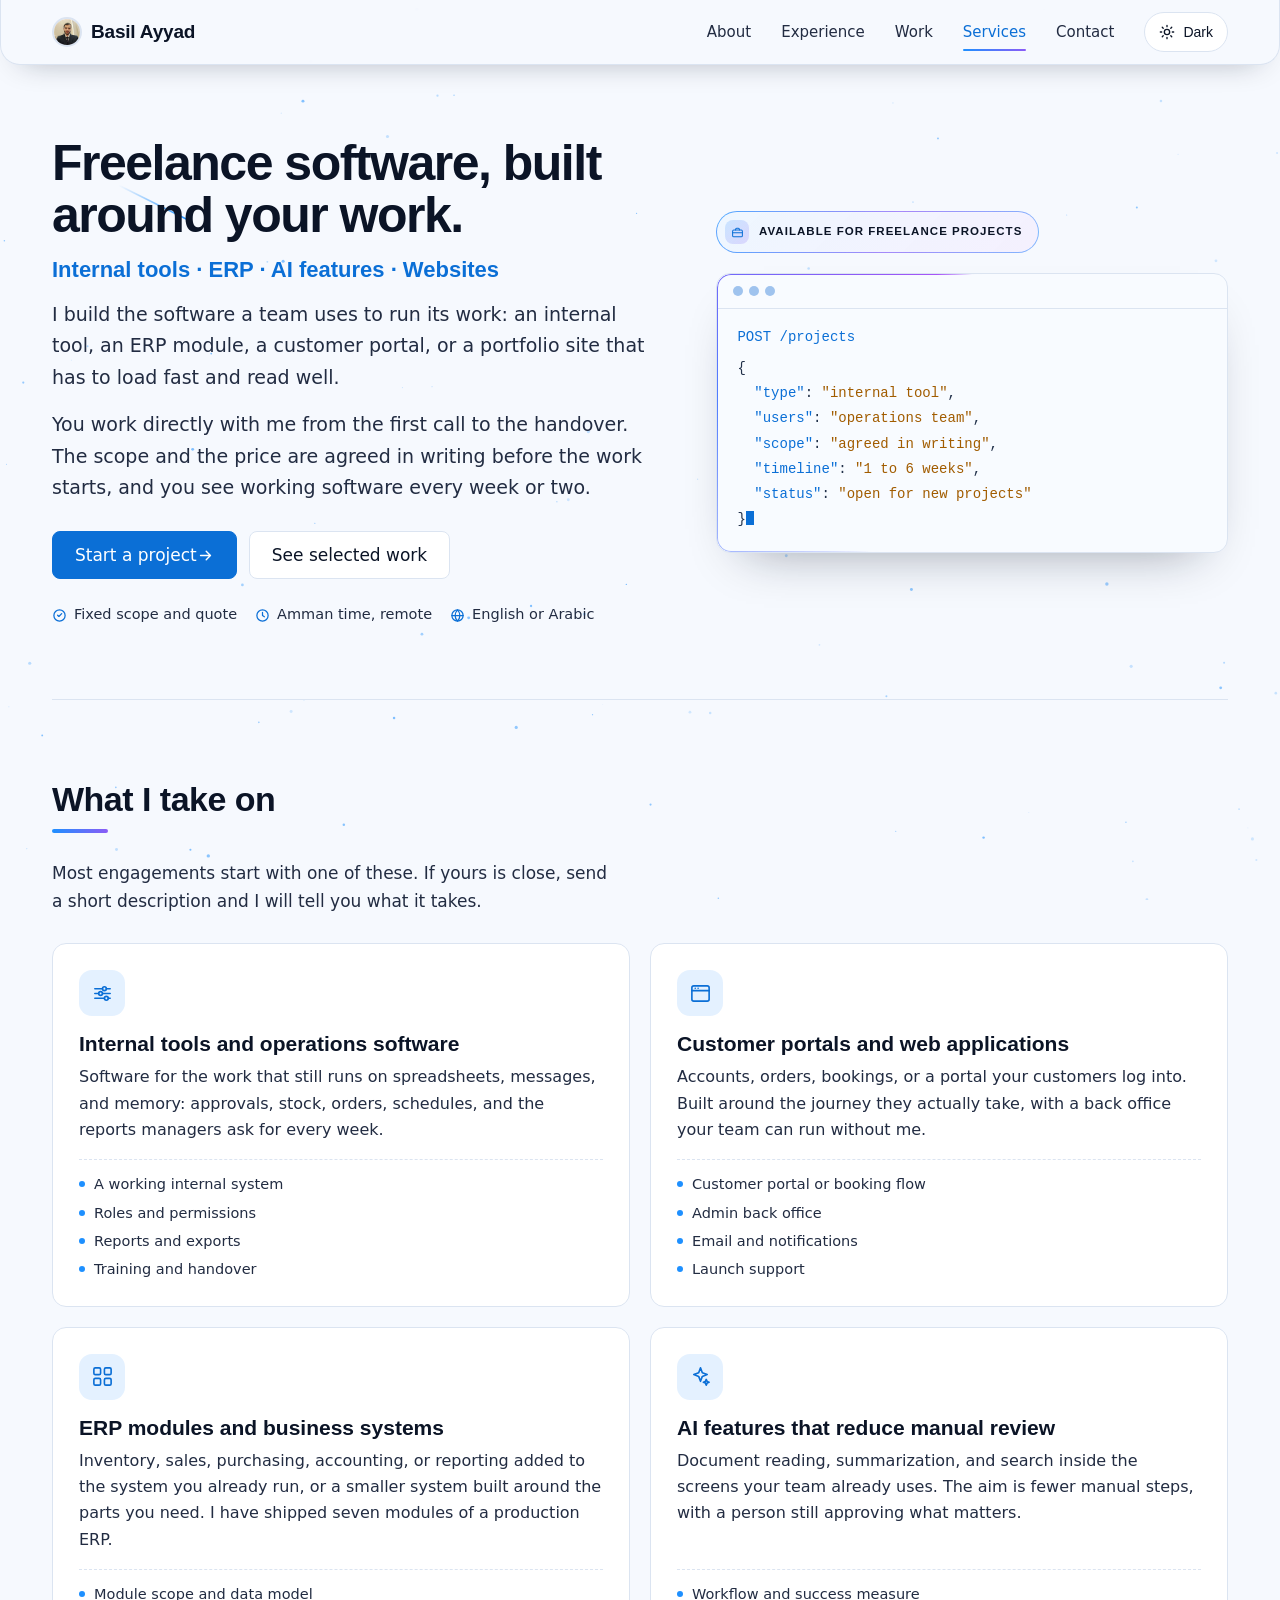
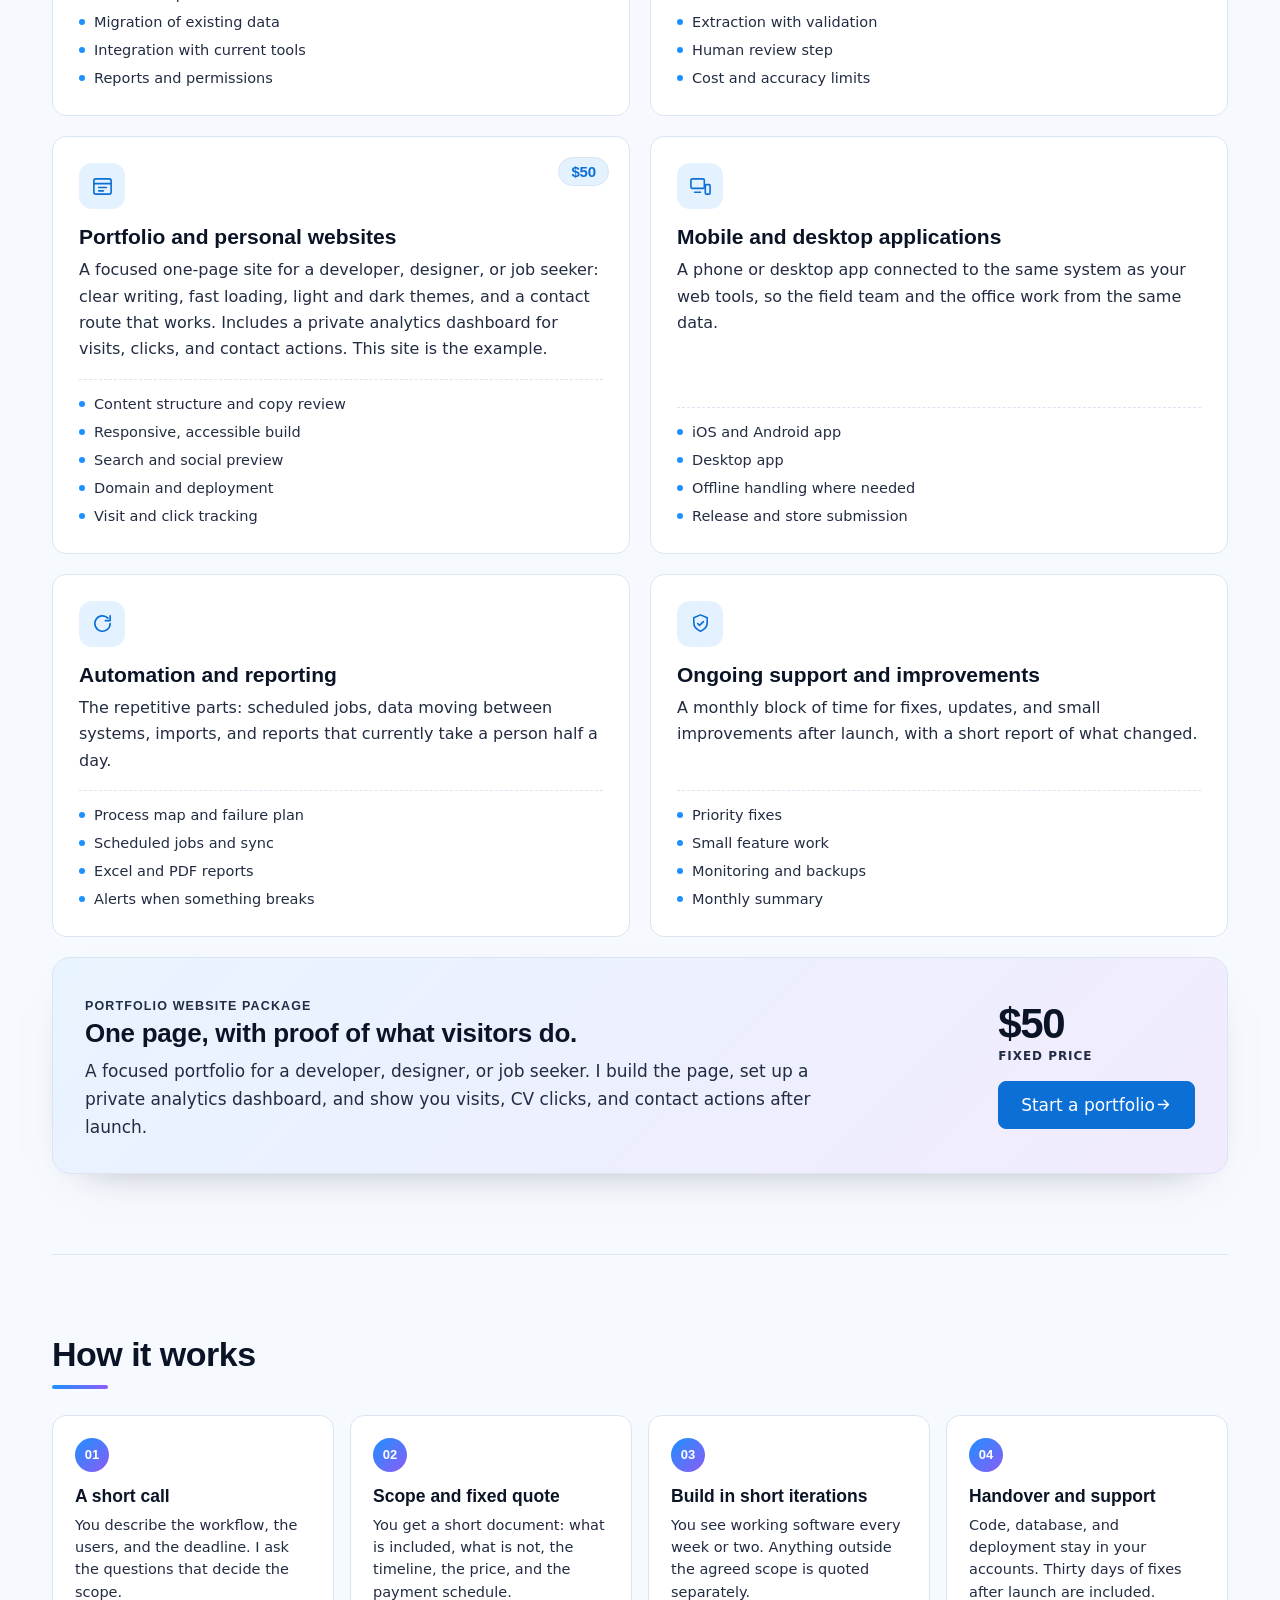
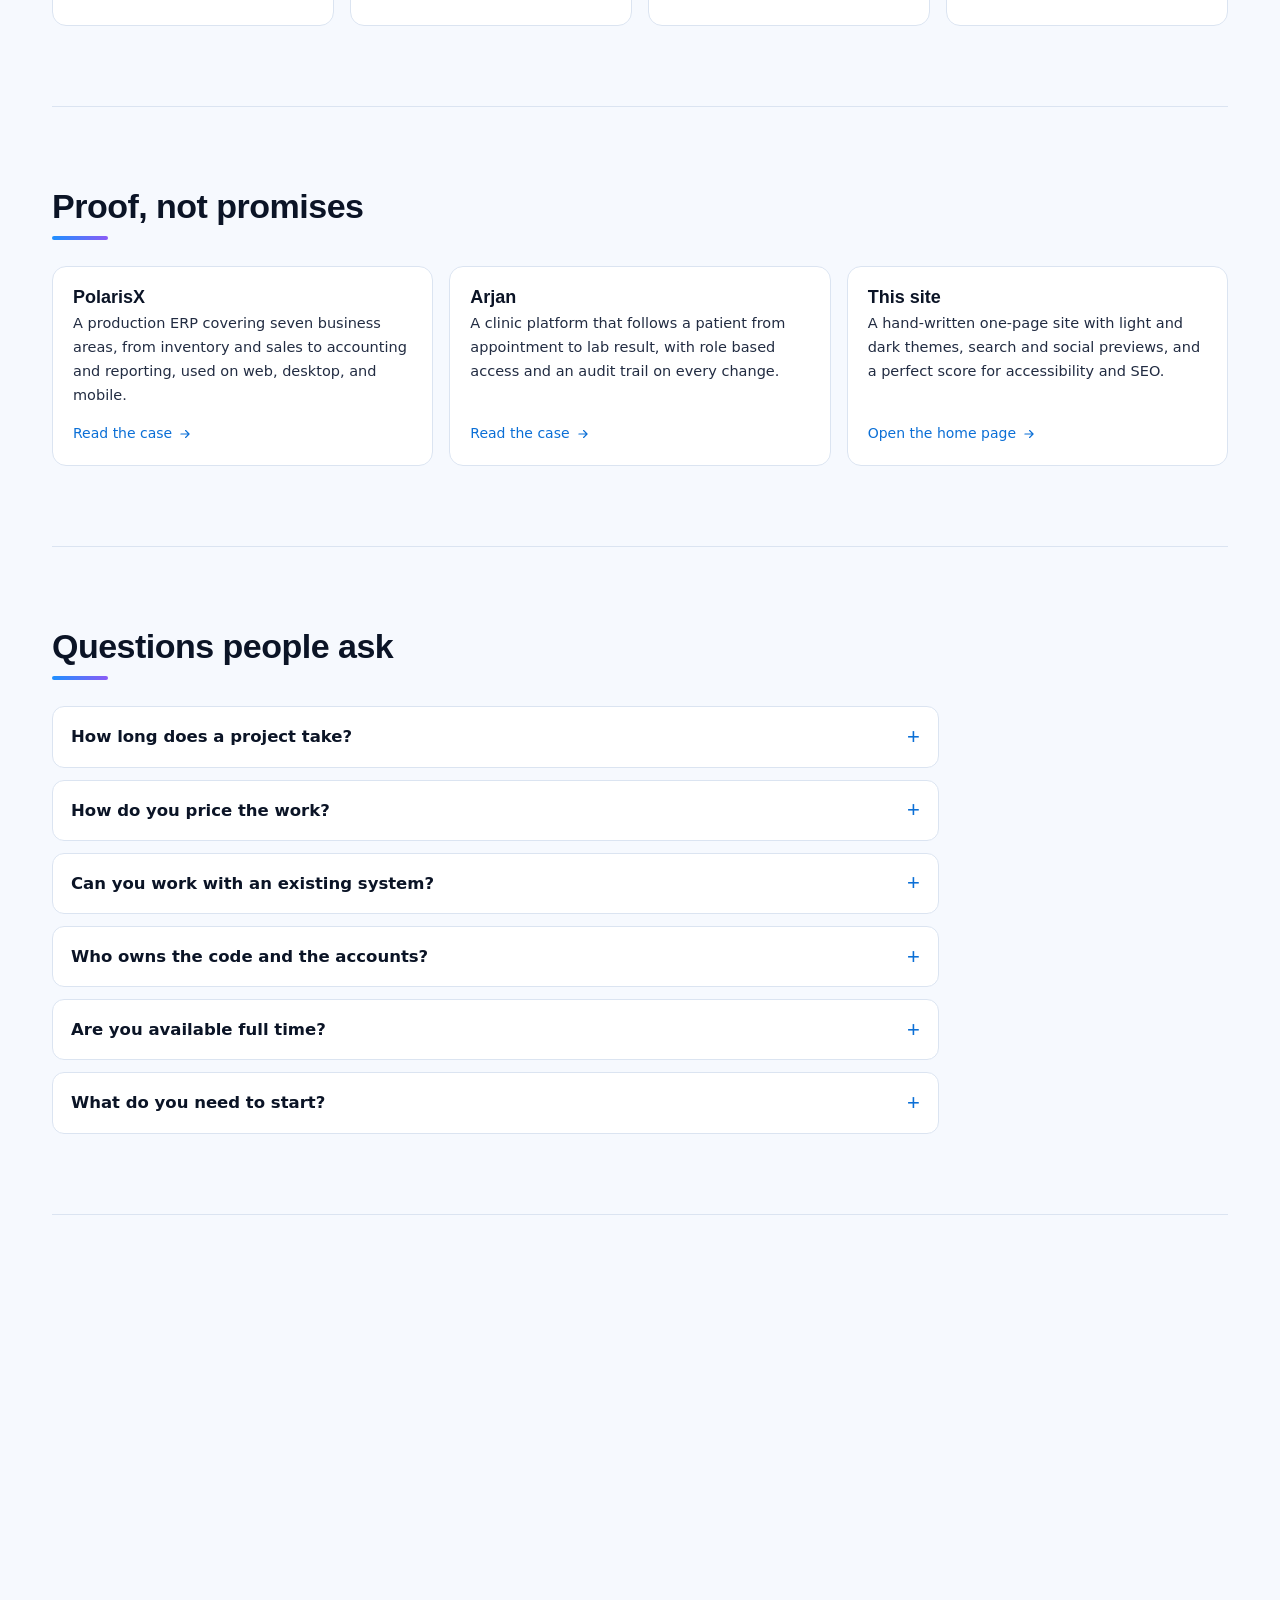
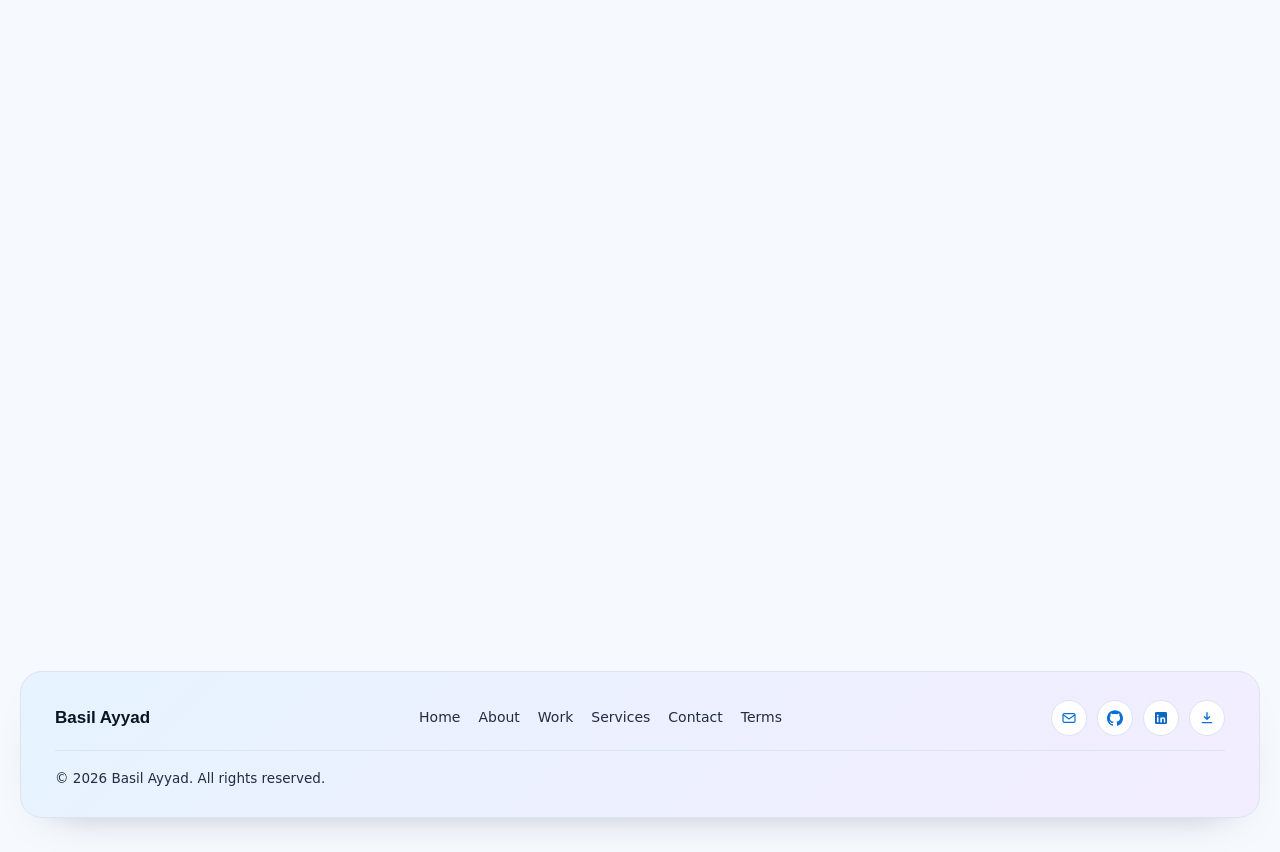
==== services.html @ e7b90bd3 "Console JSON lines wrap instead of horizontal scroll" ====
<!DOCTYPE html>
<html lang="en">
<head>
<meta charset="utf-8">
<meta name="viewport" content="width=device-width, initial-scale=1, viewport-fit=cover">
<meta http-equiv="Content-Security-Policy" content="default-src 'self'; script-src 'self' 'unsafe-inline'; style-src 'self' 'unsafe-inline' https://fonts.googleapis.com; font-src 'self' https://fonts.gstatic.com data:; img-src 'self' data: https://*.goatcounter.com; connect-src 'self' https://formsubmit.co https://*.goatcounter.com; form-action 'self' https://formsubmit.co; base-uri 'self'; object-src 'none'; frame-src 'none'; worker-src 'none'; manifest-src 'self'; media-src 'self'; upgrade-insecure-requests">
<meta name="referrer" content="strict-origin-when-cross-origin">
  <meta name="google-site-verification" content="uAfpSlqo6z_oKuW4-nx2zN8vVfvJCvUZER309DuYlZw">
<title>Freelance Services | Basil Ayyad | Internal Tools, ERP, AI, Websites</title>
<meta name="description" content="Freelance software for internal tools, business systems, ERP modules, AI features, and fast portfolio websites. Based in Amman, working remotely.">
<meta name="author" content="Basil Ayyad">
<meta name="theme-color" content="#f6f9fe" media="(prefers-color-scheme: light)">
<meta name="theme-color" content="#0a0f1d" media="(prefers-color-scheme: dark)">
<meta property="og:type" content="website">
<meta property="og:title" content="Freelance Services | Basil Ayyad">
<meta property="og:description" content="Internal tools, business systems, ERP modules, AI features, and fast portfolio websites. Fixed scope, fixed quote, direct communication.">
<meta property="og:url" content="https://leaderbasil.github.io/profilo/services.html">
<meta property="og:image" content="https://leaderbasil.github.io/profilo/og-services.png">
<meta property="og:image:width" content="1200">
<meta property="og:image:height" content="630">
<meta property="og:image:alt" content="Basil Ayyad, freelance software engineer">
<meta name="twitter:card" content="summary_large_image">
<meta name="twitter:title" content="Freelance Services | Basil Ayyad">
<meta name="twitter:description" content="Internal tools, business systems, ERP modules, AI features, and fast portfolio websites. Fixed scope, fixed quote.">
<meta name="twitter:image" content="https://leaderbasil.github.io/profilo/og-services.png">
<link rel="canonical" href="https://leaderbasil.github.io/profilo/services.html">
<script type="application/ld+json">{"@context":"https://schema.org","@type":"ProfessionalService","name":"Basil Ayyad | Freelance Software","url":"https://leaderbasil.github.io/profilo/services.html","image":"https://leaderbasil.github.io/profilo/og-services.png","email":"mailto:leaderbasil@gmail.com","description":"Freelance software for internal tools, business systems, ERP modules, AI features, automation, and portfolio websites.","address":{"@type":"PostalAddress","addressLocality":"Amman","addressCountry":"JO"},"areaServed":"Worldwide","priceRange":"$$","provider":{"@type":"Person","name":"Basil Ayyad","jobTitle":"Software Engineer","url":"https://leaderbasil.github.io/profilo/"},"hasOfferCatalog":{"@type":"OfferCatalog","name":"Freelance services","itemListElement":[{"@type":"Offer","itemOffered":{"@type":"Service","name":"Internal tools and operations software"}},{"@type":"Offer","itemOffered":{"@type":"Service","name":"Customer portals and web applications"}},{"@type":"Offer","itemOffered":{"@type":"Service","name":"ERP modules and business systems"}},{"@type":"Offer","itemOffered":{"@type":"Service","name":"AI features that reduce manual review"}},{"@type":"Offer","itemOffered":{"@type":"Service","name":"Portfolio and personal websites"},"price":"50","priceCurrency":"USD","description":"One-page portfolio with a private analytics dashboard for visits, clicks, and contact actions."},{"@type":"Offer","itemOffered":{"@type":"Service","name":"Mobile and desktop applications"}},{"@type":"Offer","itemOffered":{"@type":"Service","name":"Automation and reporting"}},{"@type":"Offer","itemOffered":{"@type":"Service","name":"Ongoing support and improvements"}}]}}</script>
<link rel="icon" type="image/png" href="assets/avatar.png">
<link rel="apple-touch-icon" href="assets/avatar.png">
<link rel="preconnect" href="https://fonts.googleapis.com">
<link rel="preconnect" href="https://fonts.gstatic.com" crossorigin>
<link href="https://fonts.googleapis.com/css2?family=Bricolage+Grotesque:wght@500;700;800&family=IBM+Plex+Sans:wght@400;500&display=swap" rel="stylesheet" media="print" onload="this.media='all'">
<noscript><link href="https://fonts.googleapis.com/css2?family=Bricolage+Grotesque:wght@500;700;800&family=IBM+Plex+Sans:wght@400;500&display=swap" rel="stylesheet"></noscript>
<link rel="stylesheet" href="assets/site.css?v=46">
</head>
<body>
<script>document.documentElement.classList.add('js');try{var t=localStorage.getItem('theme');document.documentElement.setAttribute('data-theme',t==='dark'?'dark':'light')}catch(e){document.documentElement.setAttribute('data-theme','light')}</script>
<canvas id="stars" aria-hidden="true"></canvas>
<header><div class="wrap bar">
<a class="logo" href="index.html"><img src="assets/avatar.png" alt="" width="30" height="30">Basil Ayyad</a>
<nav id="nav" aria-label="Sections"><a class="l" href="index.html#about">About</a><a class="l" href="index.html#experience">Experience</a><a class="l" href="index.html#work">Work</a><a class="l act" href="services.html" aria-current="page">Services</a><a class="l" href="#contact">Contact</a></nav>
<button id="menu" type="button" aria-label="Open menu" aria-expanded="false" aria-controls="nav"><svg viewBox="0 0 24 24" fill="none" stroke="currentColor" stroke-width="2" stroke-linecap="round" aria-hidden="true"><path d="M4 7h16M4 12h16M4 17h16"/></svg></button>
<button id="theme" type="button" aria-label="Switch color theme"><svg viewBox="0 0 24 24" fill="none" stroke="currentColor" stroke-width="2" stroke-linecap="round" aria-hidden="true"><circle cx="12" cy="12" r="4"/><path d="M12 2v2M12 20v2M4.9 4.9l1.4 1.4M17.7 17.7l1.4 1.4M2 12h2M20 12h2M4.9 19.1l1.4-1.4M17.7 6.3l1.4-1.4"/></svg><span id="tl">Light</span></button>
</div></header>

<main id="top" class="wrap">
<div class="page-hero">
<div class="page-hero-text">
<h1 class="ent" style="--e:1">Freelance software, built around your work.</h1>
<p class="role ent" style="--e:2">Internal tools · ERP · AI features · Websites</p>
<p class="lead ent" style="--e:3">I build the software a team uses to run its work: an internal tool, an ERP module, a customer portal, or a portfolio site that has to load fast and read well.<span class="lp">You work directly with me from the first call to the handover. The scope and the price are agreed in writing before the work starts, and you see working software every week or two.</span></p>
<div class="cta ent" style="--e:4">
<a class="btn main" href="#contact" data-track="services-cta">Start a project<svg viewBox="0 0 24 24" fill="none" stroke="currentColor" stroke-width="2" stroke-linecap="round" stroke-linejoin="round" aria-hidden="true" style="width:17px;height:17px"><path d="M5 12h14m0 0-6-6m6 6-6 6"/></svg></a>
<a class="btn" href="index.html#work">See selected work</a>
</div>
<div class="hero-note ent" style="--e:5">
<span><svg viewBox="0 0 24 24" fill="none" stroke="currentColor" stroke-width="2" stroke-linecap="round" stroke-linejoin="round" aria-hidden="true"><path d="M9 11.5 11 13.5 15.5 9"/><circle cx="12" cy="12" r="9"/></svg>Fixed scope and quote</span>
<span><svg viewBox="0 0 24 24" fill="none" stroke="currentColor" stroke-width="2" stroke-linecap="round" stroke-linejoin="round" aria-hidden="true"><circle cx="12" cy="12" r="9"/><path d="M12 7v5l3 2"/></svg>Amman time, remote</span>
<span><svg viewBox="0 0 24 24" fill="none" stroke="currentColor" stroke-width="2" stroke-linecap="round" stroke-linejoin="round" aria-hidden="true"><circle cx="12" cy="12" r="9"/><path d="M3 12h18M12 3c2.5 2.6 3.8 5.7 3.8 9S14.5 18.4 12 21c-2.5-2.6-3.8-5.7-3.8-9S9.5 5.6 12 3z"/></svg>English or Arabic</span>
</div>
</div>
<div class="console-wrap">
<p class="avail avail-float ent" style="--e:0"><span class="shine" aria-hidden="true"></span><span class="avail-ico" aria-hidden="true"><svg viewBox="0 0 24 24" fill="none" stroke="currentColor" stroke-width="1.9" stroke-linecap="round" stroke-linejoin="round"><rect x="3" y="7.5" width="18" height="12.5" rx="2.2"/><path d="M8.5 7.5V6a2 2 0 0 1 2-2h3a2 2 0 0 1 2 2v1.5"/><path d="M3 12.5h18"/></svg></span>Available for freelance projects</p>
<div class="console ent" style="--e:2" role="img" aria-label="A sample project request: internal tool for an operations team, fixed scope, 1 to 6 weeks">
<div class="top" aria-hidden="true"><b></b><b></b><b></b></div>
<div class="body">
<div class="req ln" style="--i:0">POST /projects</div>
<span class="ln" style="--i:1">{</span>
<span class="ln" style="--i:2">&nbsp;&nbsp;<span class="k">"type"</span>: <span class="s">"internal tool"</span>,</span>
<span class="ln" style="--i:3">&nbsp;&nbsp;<span class="k">"users"</span>: <span class="s">"operations team"</span>,</span>
<span class="ln" style="--i:4">&nbsp;&nbsp;<span class="k">"scope"</span>: <span class="s">"agreed in writing"</span>,</span>
<span class="ln" style="--i:5">&nbsp;&nbsp;<span class="k">"timeline"</span>: <span class="s">"1 to 6 weeks"</span>,</span>
<span class="ln" style="--i:6">&nbsp;&nbsp;<span class="k">"status"</span>: <span class="s">"open for new projects"</span></span>
<span class="ln" style="--i:7">}<span class="cur" aria-hidden="true"></span></span>
</div></div>
</div>
</div>

<section id="services">
<h2 class="rv">What I take on</h2>
<p class="sub svc-intro rv" style="--d:.05s">Most engagements start with one of these. If yours is close, send a short description and I will tell you what it takes.</p>
<div class="svc-grid">
<article class="card svc rv">
<span class="ico"><svg viewBox="0 0 24 24" fill="none" stroke="currentColor" stroke-width="1.7" stroke-linecap="round" stroke-linejoin="round" aria-hidden="true"><path d="M4 7h8M16 7h4M4 12h4M12 12h8M4 17h10M18 17h2"/><circle cx="14" cy="7" r="2"/><circle cx="10" cy="12" r="2"/><circle cx="16" cy="17" r="2"/></svg></span>
<h3>Internal tools and operations software</h3>
<p>Software for the work that still runs on spreadsheets, messages, and memory: approvals, stock, orders, schedules, and the reports managers ask for every week.</p>
<ul class="del"><li>A working internal system</li><li>Roles and permissions</li><li>Reports and exports</li><li>Training and handover</li></ul>
</article>
<article class="card svc rv" style="--d:.06s">
<span class="ico"><svg viewBox="0 0 24 24" fill="none" stroke="currentColor" stroke-width="1.7" stroke-linecap="round" stroke-linejoin="round" aria-hidden="true"><rect x="3" y="4" width="18" height="16" rx="2"/><path d="M3 9h18M6.5 6.5h.01M9.5 6.5h.01"/></svg></span>
<h3>Customer portals and web applications</h3>
<p>Accounts, orders, bookings, or a portal your customers log into. Built around the journey they actually take, with a back office your team can run without me.</p>
<ul class="del"><li>Customer portal or booking flow</li><li>Admin back office</li><li>Email and notifications</li><li>Launch support</li></ul>
</article>
<article class="card svc rv" style="--d:.12s">
<span class="ico"><svg viewBox="0 0 24 24" fill="none" stroke="currentColor" stroke-width="1.7" stroke-linecap="round" stroke-linejoin="round" aria-hidden="true"><rect x="3" y="3" width="7" height="7" rx="1.5"/><rect x="14" y="3" width="7" height="7" rx="1.5"/><rect x="3" y="14" width="7" height="7" rx="1.5"/><rect x="14" y="14" width="7" height="7" rx="1.5"/></svg></span>
<h3>ERP modules and business systems</h3>
<p>Inventory, sales, purchasing, accounting, or reporting added to the system you already run, or a smaller system built around the parts you need. I have shipped seven modules of a production ERP.</p>
<ul class="del"><li>Module scope and data model</li><li>Migration of existing data</li><li>Integration with current tools</li><li>Reports and permissions</li></ul>
</article>
<article class="card svc rv" style="--d:.18s">
<span class="ico"><svg viewBox="0 0 24 24" fill="none" stroke="currentColor" stroke-width="1.7" stroke-linecap="round" stroke-linejoin="round" aria-hidden="true"><path d="m12 3 1.9 5.1L19 10l-5.1 1.9L12 17l-1.9-5.1L5 10l5.1-1.9z"/><path d="m18 15 .9 2.1L21 18l-2.1.9L18 21l-.9-2.1L15 18l2.1-.9z"/></svg></span>
<h3>AI features that reduce manual review</h3>
<p>Document reading, summarization, and search inside the screens your team already uses. The aim is fewer manual steps, with a person still approving what matters.</p>
<ul class="del"><li>Workflow and success measure</li><li>Extraction with validation</li><li>Human review step</li><li>Cost and accuracy limits</li></ul>
</article>
<article class="card svc rv" style="--d:.24s">
<span class="price">$50</span>
<span class="ico"><svg viewBox="0 0 24 24" fill="none" stroke="currentColor" stroke-width="1.7" stroke-linecap="round" stroke-linejoin="round" aria-hidden="true"><rect x="3" y="4" width="18" height="16" rx="2"/><path d="M3 9h18M8 13h8M8 16.5h5"/></svg></span>
<h3>Portfolio and personal websites</h3>
<p>A focused one-page site for a developer, designer, or job seeker: clear writing, fast loading, light and dark themes, and a contact route that works. Includes a private analytics dashboard for visits, clicks, and contact actions. This site is the example.</p>
<ul class="del"><li>Content structure and copy review</li><li>Responsive, accessible build</li><li>Search and social preview</li><li>Domain and deployment</li><li>Visit and click tracking</li></ul>
</article>
<article class="card svc rv" style="--d:.30s">
<span class="ico"><svg viewBox="0 0 24 24" fill="none" stroke="currentColor" stroke-width="1.7" stroke-linecap="round" stroke-linejoin="round" aria-hidden="true"><rect x="2" y="4" width="14" height="10" rx="1.5"/><path d="M6 18h6"/><rect x="17" y="10" width="5" height="10" rx="1.2"/></svg></span>
<h3>Mobile and desktop applications</h3>
<p>A phone or desktop app connected to the same system as your web tools, so the field team and the office work from the same data.</p>
<ul class="del"><li>iOS and Android app</li><li>Desktop app</li><li>Offline handling where needed</li><li>Release and store submission</li></ul>
</article>
<article class="card svc rv" style="--d:.36s">
<span class="ico"><svg viewBox="0 0 24 24" fill="none" stroke="currentColor" stroke-width="1.7" stroke-linecap="round" stroke-linejoin="round" aria-hidden="true"><path d="M20 12a8 8 0 1 1-2.3-5.6"/><path d="M20 4v5h-5"/></svg></span>
<h3>Automation and reporting</h3>
<p>The repetitive parts: scheduled jobs, data moving between systems, imports, and reports that currently take a person half a day.</p>
<ul class="del"><li>Process map and failure plan</li><li>Scheduled jobs and sync</li><li>Excel and PDF reports</li><li>Alerts when something breaks</li></ul>
</article>
<article class="card svc rv" style="--d:.42s">
<span class="ico"><svg viewBox="0 0 24 24" fill="none" stroke="currentColor" stroke-width="1.7" stroke-linecap="round" stroke-linejoin="round" aria-hidden="true"><path d="M12 3l7 3v5c0 4.5-3 7.5-7 9-4-1.5-7-4.5-7-9V6z"/><path d="m9 12 2 2 4-4"/></svg></span>
<h3>Ongoing support and improvements</h3>
<p>A monthly block of time for fixes, updates, and small improvements after launch, with a short report of what changed.</p>
<ul class="del"><li>Priority fixes</li><li>Small feature work</li><li>Monitoring and backups</li><li>Monthly summary</li></ul>
</article>
</div>

<div class="offer rv">
<div class="offer-copy">
<p class="fc-kicker">Portfolio website package</p>
<h3>One page, with proof of what visitors do.</h3>
<p>A focused portfolio for a developer, designer, or job seeker. I build the page, set up a private analytics dashboard, and show you visits, CV clicks, and contact actions after launch.</p>
</div>
<div class="offer-price"><b>$50</b><span>fixed price</span><a class="btn main" href="#contact" data-track="portfolio-offer">Start a portfolio<svg viewBox="0 0 24 24" fill="none" stroke="currentColor" stroke-width="2" stroke-linecap="round" stroke-linejoin="round" aria-hidden="true" style="width:17px;height:17px"><path d="M5 12h14m0 0-6-6m6 6-6 6"/></svg></a></div>
</div>
</section>

<section id="process">
<h2 class="rv">How it works</h2>
<div class="steps">
<div class="step rv"><h3>A short call</h3><p>You describe the workflow, the users, and the deadline. I ask the questions that decide the scope.</p></div>
<div class="step rv" style="--d:.08s"><h3>Scope and fixed quote</h3><p>You get a short document: what is included, what is not, the timeline, the price, and the payment schedule.</p></div>
<div class="step rv" style="--d:.16s"><h3>Build in short iterations</h3><p>You see working software every week or two. Anything outside the agreed scope is quoted separately.</p></div>
<div class="step rv" style="--d:.24s"><h3>Handover and support</h3><p>Code, database, and deployment stay in your accounts. Thirty days of fixes after launch are included.</p></div>
</div>
</section>

<section id="proof">
<h2 class="rv">Proof, not promises</h2>
<div class="proof">
<a class="rv" href="index.html#work"><b>PolarisX</b><span>A production ERP covering seven business areas, from inventory and sales to accounting and reporting, used on web, desktop, and mobile.</span><em>Read the case<svg viewBox="0 0 24 24" fill="none" stroke="currentColor" stroke-width="2" stroke-linecap="round" stroke-linejoin="round" aria-hidden="true"><path d="M5 12h14m0 0-6-6m6 6-6 6"/></svg></em></a>
<a class="rv" style="--d:.08s" href="index.html#work"><b>Arjan</b><span>A clinic platform that follows a patient from appointment to lab result, with role based access and an audit trail on every change.</span><em>Read the case<svg viewBox="0 0 24 24" fill="none" stroke="currentColor" stroke-width="2" stroke-linecap="round" stroke-linejoin="round" aria-hidden="true"><path d="M5 12h14m0 0-6-6m6 6-6 6"/></svg></em></a>
<a class="rv" style="--d:.16s" href="index.html"><b>This site</b><span>A hand-written one-page site with light and dark themes, search and social previews, and a perfect score for accessibility and SEO.</span><em>Open the home page<svg viewBox="0 0 24 24" fill="none" stroke="currentColor" stroke-width="2" stroke-linecap="round" stroke-linejoin="round" aria-hidden="true"><path d="M5 12h14m0 0-6-6m6 6-6 6"/></svg></em></a>
</div>
</section>

<section id="faq">
<h2 class="rv">Questions people ask</h2>
<div class="faq">
<details class="rv"><summary>How long does a project take?</summary><p>Most projects take 1 to 6 weeks. Larger ERP work is split into phases, and I confirm the timeline after the first call.</p></details>
<details class="rv"><summary>How do you price the work?</summary><p>A fixed price per project once the scope is agreed. For ongoing work, a monthly block of hours. I ask for 40% upfront, with the rest tied to milestones.</p></details>
<details class="rv"><summary>Can you work with an existing system?</summary><p>Yes. I review the current setup first, then write down what I would change before changing it. If it is not something I can work with safely, I will say so.</p></details>
<details class="rv"><summary>Who owns the code and the accounts?</summary><p>You do. Repositories, domains, and deployment accounts stay in your name, and I work with your accounts where possible.</p></details>
<details class="rv"><summary>Are you available full time?</summary><p>No. I work alongside a full-time engineering role, but I keep a fixed weekly block for freelance work and agree the timeline before we start.</p></details>
<details class="rv"><summary>What do you need to start?</summary><p>A short description of the workflow, access to any existing system, and one person who can approve the scope. A call is usually enough to decide whether we should work together.</p></details>
</div>
</section>

<section id="contact">
<h2 class="rv">Start a project</h2>
<p class="sub rv" style="--d:.05s">Tell me what you need built. Email is the fastest way, and I usually reply within one working day.</p>
<div class="contact-grid">
<div class="cinfo rv" style="--d:.1s">
<div class="ci"><svg viewBox="0 0 24 24" fill="none" stroke="currentColor" stroke-width="1.8" stroke-linecap="round" stroke-linejoin="round" aria-hidden="true"><rect x="3" y="5.5" width="18" height="13" rx="2"/><path d="m3.5 7.5 8.5 6 8.5-6"/></svg><div><span>Email</span><a href="mailto:leaderbasil@gmail.com?subject=Project%20inquiry%3A%20Basil%20Ayyad" data-track="services-email">leaderbasil@gmail.com</a></div><button class="copy" type="button" data-copy="leaderbasil@gmail.com" aria-label="Copy email address"><svg viewBox="0 0 24 24" fill="none" stroke="currentColor" stroke-width="1.8" stroke-linecap="round" stroke-linejoin="round" aria-hidden="true" style="width:14px;height:14px"><rect x="9" y="9" width="11" height="11" rx="2"/><path d="M5 15V6a2 2 0 0 1 2-2h9"/></svg><span>Copy</span></button></div>
<div class="ci"><svg viewBox="0 0 24 24" fill="none" stroke="currentColor" stroke-width="2" stroke-linecap="round" stroke-linejoin="round" aria-hidden="true"><path d="M12 21s-6.5-5.2-6.5-10a6.5 6.5 0 0 1 13 0c0 4.8-6.5 10-6.5 10z"/><circle cx="12" cy="10.6" r="2.3"/></svg><div><span>Location</span><p>Amman, Jordan</p></div></div>
<div class="ci"><svg viewBox="0 0 24 24" aria-hidden="true"><path fill="#0a66c2" d="M19 3a2 2 0 0 1 2 2v14a2 2 0 0 1-2 2H5a2 2 0 0 1-2-2V5a2 2 0 0 1 2-2h14zM8.34 18.34v-7.6H5.9v7.6h2.44zM7.12 9.67a1.42 1.42 0 1 0 0-2.84 1.42 1.42 0 0 0 0 2.84zM18.4 18.34v-4.16c0-2.22-1.19-3.25-2.77-3.25-1.28 0-1.85.7-2.17 1.2v-1.03H11c.03.67 0 7.6 0 7.6h2.44v-4.25c0-.23.02-.46.09-.62.19-.46.6-.94 1.3-.94.9 0 1.3.7 1.3 1.72v4.09H18.4z"/></svg><div><span>LinkedIn</span><a href="https://linkedin.com/in/basilhazemayyad" target="_blank" rel="noopener">Basil Hazem Ayyad</a></div></div>
<div class="ci"><svg viewBox="0 0 24 24" aria-hidden="true"><path fill="currentColor" d="M12 .297c-6.63 0-12 5.373-12 12 0 5.303 3.438 9.8 8.205 11.385.6.113.82-.258.82-.577 0-.285-.01-1.04-.015-2.04-3.338.724-4.042-1.61-4.042-1.61C4.422 18.07 3.633 17.7 3.633 17.7c-1.087-.744.084-.729.084-.729 1.205.084 1.838 1.236 1.838 1.236 1.07 1.835 2.809 1.305 3.495.998.108-.776.417-1.305.76-1.605-2.665-.3-5.466-1.332-5.466-5.93 0-1.31.465-2.38 1.235-3.22-.135-.303-.54-1.523.105-3.176 0 0 1.005-.322 3.3 1.23.96-.267 1.98-.399 3-.405 1.02.006 2.04.138 3 .405 2.28-1.552 3.285-1.23 3.285-1.23.645 1.653.24 2.873.12 3.176.765.84 1.23 1.91 1.23 3.22 0 4.61-2.805 5.625-5.475 5.92.42.36.81 1.096.81 2.22 0 1.606-.015 2.896-.015 3.286 0 .315.21.69.825.57C20.565 22.092 24 17.592 24 12.297c0-6.627-5.373-12-12-12"/></svg><div><span>GitHub</span><a href="https://github.com/leaderbasil" target="_blank" rel="noopener" data-track="github">leaderbasil</a></div></div>
<p class="reply"><svg viewBox="0 0 24 24" fill="none" stroke="currentColor" stroke-width="2" stroke-linecap="round" stroke-linejoin="round" aria-hidden="true"><circle cx="12" cy="12" r="9"/><path d="M12 7v5l3 2"/></svg>Usually replies within one working day.</p>
<p class="sub" style="font-size:15px;margin-top:18px">A useful first message includes the problem, who uses it, your deadline, and a budget range if you have one.</p>
</div>
<form class="cform rv" id="cform" style="--d:.15s" novalidate>
<p class="note"><svg viewBox="0 0 24 24" fill="none" stroke="currentColor" stroke-width="1.8" stroke-linecap="round" stroke-linejoin="round" aria-hidden="true"><circle cx="12" cy="12" r="9"/><path d="M12 11v5M12 7.6v.1"/></svg><span>This form sends your message straight to my inbox. I usually reply within one working day.</span></p>
<div class="row2">
<label for="f-name">Your name<input id="f-name" name="name" autocomplete="name" maxlength="80"></label>
<label for="f-email">Your email<input id="f-email" name="email" type="email" autocomplete="email" maxlength="254"></label>
</div>
<label for="f-service">What do you need?</label>
<select id="f-service" name="service" autocomplete="off">
<option value="Portfolio and personal websites" data-estimate="$50 fixed">Portfolio and personal website, $50</option>
<option value="Landing page or marketing site" data-estimate="From $150">Landing page or marketing site, from $150</option>
<option value="Internal tools and operations software" data-estimate="From $400" selected>Internal tool or operations software, from $400</option>
<option value="Customer portals and web applications" data-estimate="From $500">Customer portal or web app, from $500</option>
<option value="ERP modules and business systems" data-estimate="From $600">ERP module or business system, from $600</option>
<option value="AI features that reduce manual review" data-estimate="From $300">AI feature or automation, from $300</option>
<option value="Mobile and desktop applications" data-estimate="From $700">Mobile or desktop app, from $700</option>
<option value="Automation and reporting" data-estimate="From $250">Automation and reporting, from $250</option>
<option value="Ongoing support and improvements" data-estimate="From $120/mo">Ongoing support, from $120/mo</option>
<option value="Not sure yet" data-estimate="Custom quote">Something else or not sure</option>
</select>
<div class="estimate" id="estimate" aria-live="polite"><span class="est-k">Estimated budget</span><b id="estimate-val">From $400</b><span class="est-note">Final quote after a short scope call</span></div>
<input type="hidden" name="estimate" id="f-estimate" value="From $400">
<label for="f-subject">Subject<input id="f-subject" name="subject" value="Project inquiry: Basil Ayyad" maxlength="120"></label>
<label for="f-message">What do you need built?<textarea id="f-message" name="message" rows="6" maxlength="5000" placeholder="The problem, who uses it, your deadline, and a budget range if you have one."></textarea></label>
<p class="consent">By sending this message you agree to the <a href="terms.html" target="_blank" rel="noopener">Terms of Service</a>.</p>
<p class="cf-msg" id="cf-msg" role="status" aria-live="polite"></p>
<button class="btn main" type="submit" data-track="services-form"><svg viewBox="0 0 24 24" fill="none" stroke="currentColor" stroke-width="1.8" stroke-linecap="round" stroke-linejoin="round" aria-hidden="true" style="width:17px;height:17px"><path d="m21 3-9.2 9.2M21 3l-6.3 18-3.6-8.1L3 9.3z"/></svg><span>Send message</span></button>
</form>
</div>
</section>
</main>

<footer><div class="wrap foot">
<a class="flogo" href="index.html">Basil Ayyad</a>
<nav class="fnav" aria-label="Footer"><a href="index.html">Home</a><a href="index.html#about">About</a><a href="index.html#work">Work</a><a href="services.html">Services</a><a href="#contact">Contact</a><a href="terms.html">Terms</a></nav>
<div class="fsoc">
<a href="mailto:leaderbasil@gmail.com" aria-label="Email" title="Email"><svg viewBox="0 0 24 24" fill="none" stroke="currentColor" stroke-width="1.8" stroke-linecap="round" stroke-linejoin="round" aria-hidden="true"><rect x="3" y="5.5" width="18" height="13" rx="2"/><path d="m3.5 7.5 8.5 6 8.5-6"/></svg></a>
<a href="https://github.com/leaderbasil" target="_blank" rel="noopener" data-track="github" aria-label="GitHub" title="GitHub"><svg viewBox="0 0 24 24" aria-hidden="true"><path fill="currentColor" d="M12 .297c-6.63 0-12 5.373-12 12 0 5.303 3.438 9.8 8.205 11.385.6.113.82-.258.82-.577 0-.285-.01-1.04-.015-2.04-3.338.724-4.042-1.61-4.042-1.61C4.422 18.07 3.633 17.7 3.633 17.7c-1.087-.744.084-.729.084-.729 1.205.084 1.838 1.236 1.838 1.236 1.07 1.835 2.809 1.305 3.495.998.108-.776.417-1.305.76-1.605-2.665-.3-5.466-1.332-5.466-5.93 0-1.31.465-2.38 1.235-3.22-.135-.303-.54-1.523.105-3.176 0 0 1.005-.322 3.3 1.23.96-.267 1.98-.399 3-.405 1.02.006 2.04.138 3 .405 2.28-1.552 3.285-1.23 3.285-1.23.645 1.653.24 2.873.12 3.176.765.84 1.23 1.91 1.23 3.22 0 4.61-2.805 5.625-5.475 5.92.42.36.81 1.096.81 2.22 0 1.606-.015 2.896-.015 3.286 0 .315.21.69.825.57C20.565 22.092 24 17.592 24 12.297c0-6.627-5.373-12-12-12"/></svg></a>
<a href="https://linkedin.com/in/basilhazemayyad" target="_blank" rel="noopener" aria-label="LinkedIn" title="LinkedIn"><svg viewBox="0 0 24 24" aria-hidden="true"><path fill="#0a66c2" d="M19 3a2 2 0 0 1 2 2v14a2 2 0 0 1-2 2H5a2 2 0 0 1-2-2V5a2 2 0 0 1 2-2h14zM8.34 18.34v-7.6H5.9v7.6h2.44zM7.12 9.67a1.42 1.42 0 1 0 0-2.84 1.42 1.42 0 0 0 0 2.84zM18.4 18.34v-4.16c0-2.22-1.19-3.25-2.77-3.25-1.28 0-1.85.7-2.17 1.2v-1.03H11c.03.67 0 7.6 0 7.6h2.44v-4.25c0-.23.02-.46.09-.62.19-.46.6-.94 1.3-.94.9 0 1.3.7 1.3 1.72v4.09H18.4z"/></svg></a>
<a href="BasilHazem_CV_Backend.pdf?v=3" download data-cv aria-label="Download CV" title="Download CV"><svg viewBox="0 0 24 24" fill="none" stroke="currentColor" stroke-width="2" stroke-linecap="round" stroke-linejoin="round" aria-hidden="true"><path d="M12 4v10m0 0 4-4m-4 4-4-4"/><path d="M5 19h14"/></svg></a>
</div>
<p class="fcopy">© 2026 Basil Ayyad. All rights reserved.</p>
</div></footer>
<button id="totop" type="button" aria-label="Back to top" title="Back to top"><svg viewBox="0 0 24 24" fill="none" stroke="currentColor" stroke-width="2.2" stroke-linecap="round" stroke-linejoin="round" aria-hidden="true"><path d="M12 19V5m0 0-6 6m6-6 6 6"/></svg></button>

<script>
(function(){
var cf=document.getElementById('cform');
if(cf){
var sel=document.getElementById('f-service'),estVal=document.getElementById('estimate-val'),estIn=document.getElementById('f-estimate'),estBox=document.getElementById('estimate');
function syncEst(){if(!sel)return;var o=sel.options[sel.selectedIndex],v=(o&&o.getAttribute('data-estimate'))||'Custom quote';if(estVal)estVal.textContent=v;if(estIn)estIn.value=v;if(estBox){estBox.classList.remove('pop');void estBox.offsetWidth;estBox.classList.add('pop')}}
if(sel){sel.addEventListener('change',syncEst);syncEst()}
cf.addEventListener('submit',function(ev){ev.preventDefault();var g=function(id){var el=document.getElementById(id);return el?el.value.trim():''};var m=document.getElementById('cf-msg');var name=g('f-name'),mail=g('f-email'),txt=g('f-message'),service=g('f-service'),estimate=g('f-estimate');var ok=/^[^\s@]+@[^\s@]+\.[^\s@]+$/.test(mail);
if(!name||!ok||!txt){m.textContent='Please add your name, a valid email address, and a message.';m.className='cf-msg err';return}
var btn=cf.querySelector('button[type="submit"]'),lab=btn.querySelector('span'),old=lab.textContent;
btn.disabled=true;lab.textContent='Sending…';m.textContent='';m.className='cf-msg';
var subject=g('f-subject')||'Project inquiry: Basil Ayyad';subject=subject.replace(/[\r\n]+/g,' ').slice(0,120);name=name.replace(/[\r\n]+/g,' ').slice(0,80);
var payload={name:name,email:mail,service:service,estimate:estimate,message:txt,page:location.href,_subject:subject+' ('+name+')',_replyto:mail,_template:'table',_captcha:'false',_honey:''};
fetch('https://formsubmit.co/ajax/leaderbasil@gmail.com',{method:'POST',headers:{'Content-Type':'application/json','Accept':'application/json'},body:JSON.stringify(payload)}).then(function(r){return r.json().catch(function(){return{}}).then(function(d){return{ok:r.ok,d:d}})}).then(function(res){if(res.ok&&(res.d.success===true||res.d.success==='true')){m.textContent='Message sent. I will reply to '+mail+' within one working day.';m.className='cf-msg ok';cf.reset();syncEst()}else{throw new Error((res.d&&res.d.message)||'Send failed')}}).catch(function(){var body='Name: '+name+'\nEmail: '+mail+'\nService: '+service+'\nEstimated budget: '+estimate+'\n\n'+txt;var href='mailto:leaderbasil@gmail.com?subject='+encodeURIComponent(subject)+'&body='+encodeURIComponent(body);m.textContent='The direct send did not go through. ';var a=document.createElement('a');a.href=href;a.textContent='Open your email app instead';m.appendChild(a);m.appendChild(document.createTextNode('.'));m.className='cf-msg err'}).then(function(){btn.disabled=false;lab.textContent=old})});
}
function trackCv(){if(window.goatcounter&&goatcounter.count)goatcounter.count({path:'cv-download',title:'CV download',event:true})}
document.querySelectorAll('[data-cv]').forEach(function(a){a.addEventListener('click',trackCv)});
document.querySelectorAll('[data-track]').forEach(function(a){a.addEventListener('click',function(){if(window.goatcounter&&goatcounter.count)goatcounter.count({path:a.getAttribute('data-track'),title:a.textContent.trim(),event:true})})});
document.querySelectorAll('.copy').forEach(function(b){b.addEventListener('click',function(){var t=b.getAttribute('data-copy'),sp=b.querySelector('span');function fin(){b.classList.add('done');sp.textContent='Copied';setTimeout(function(){b.classList.remove('done');sp.textContent='Copy'},1600)}if(navigator.clipboard&&navigator.clipboard.writeText){navigator.clipboard.writeText(t).then(fin,function(){})}else{var ta=document.createElement('textarea');ta.value=t;document.body.appendChild(ta);ta.select();try{document.execCommand('copy');fin()}catch(e){}document.body.removeChild(ta)}})});
var mn=document.getElementById('menu'),nv=document.getElementById('nav');
function mset(o){nv.classList.toggle('open',o);mn.setAttribute('aria-expanded',o?'true':'false');mn.setAttribute('aria-label',o?'Close menu':'Open menu')}
if(mn){mn.addEventListener('click',function(){mset(!nv.classList.contains('open'))});nv.addEventListener('click',function(e){if(e.target.closest('a'))mset(false)})}
var tt=document.getElementById('totop');
function tts(){tt.classList.toggle('on',(window.scrollY||document.documentElement.scrollTop)>420)}
addEventListener('scroll',tts,{passive:true});tts();
tt.addEventListener('click',function(){window.scrollTo({top:0,behavior:'smooth'})});
var root=document.documentElement,btn=document.getElementById('theme'),tl=document.getElementById('tl');
function eff(){return root.getAttribute('data-theme')||(matchMedia('(prefers-color-scheme: dark)').matches?'dark':'light')}
function label(){tl.textContent=eff()==='dark'?'Light':'Dark';btn.setAttribute('aria-label','Switch to '+(eff()==='dark'?'light':'dark')+' theme')}
btn.addEventListener('click',function(){var n=eff()==='dark'?'light':'dark';root.setAttribute('data-theme',n);try{localStorage.setItem('theme',n)}catch(e){}label()});
label();
var cv=document.getElementById('stars'),cx=cv.getContext('2d'),W=0,H=0,S=[],dpr=Math.min(window.devicePixelRatio||1,1.25),shoot=null,reduce=matchMedia('(prefers-reduced-motion: reduce)').matches,lastT=0;
function size(){W=innerWidth;H=innerHeight;cv.width=W*dpr;cv.height=H*dpr;cx.setTransform(dpr,0,0,dpr,0,0);S=[];for(var i=0,n=Math.round(W*H/11000);i<n;i++)S.push({x:Math.random()*W,y:Math.random()*H,r:Math.random()*1.4+.3,p:Math.random()*6.28,s:Math.random()*1.5+.5,v:Math.random()*.08+.02})}
function draw(t){if(t-lastT<33){if(!reduce)requestAnimationFrame(draw);return}lastT=t;if(document.hidden){if(!reduce)requestAnimationFrame(draw);return}var dk=eff()==='dark',c=dk?'200,225,255':'30,144,255',b=dk?.9:.55;cx.clearRect(0,0,W,H);
S.forEach(function(s){var a=(.3+.7*(.5+.5*Math.sin(t/1000*s.s+s.p)))*b;cx.fillStyle='rgba('+c+','+a+')';cx.beginPath();cx.arc(s.x,s.y,s.r,0,6.283);cx.fill();if(!reduce){s.y-=s.v;if(s.y<-2){s.y=H+2;s.x=Math.random()*W}}});
if(!reduce){if(!shoot&&Math.random()<.004)shoot={x:Math.random()*W*.8,y:Math.random()*H*.4,l:0};if(shoot){var g=cx.createLinearGradient(shoot.x,shoot.y,shoot.x-70,shoot.y-35);g.addColorStop(0,'rgba('+c+',1)');g.addColorStop(1,'rgba('+c+',0)');cx.strokeStyle=g;cx.lineWidth=1.6;cx.beginPath();cx.moveTo(shoot.x,shoot.y);cx.lineTo(shoot.x-70,shoot.y-35);cx.stroke();shoot.x+=9;shoot.y+=4.5;if(++shoot.l>55)shoot=null}requestAnimationFrame(draw)}}
size();draw(0);if(!reduce)requestAnimationFrame(draw);
addEventListener('resize',function(){size();if(reduce)draw(0)});
btn.addEventListener('click',function(){if(reduce)draw(0)});
document.querySelectorAll('.ent').forEach(function(e){e.addEventListener('animationend',function h(ev){if(ev.target!==e)return;if(ev.animationName==='riseB'||ev.animationName==='rise'){e.style.willChange=e.classList.contains('avail-float')?'transform':'auto';e.removeEventListener('animationend',h)}})});
if(!('IntersectionObserver' in window)){document.querySelectorAll('.rv').forEach(function(e){e.classList.add('in')});return}
var io=new IntersectionObserver(function(es){es.forEach(function(x){if(x.isIntersecting){x.target.classList.add('in');io.unobserve(x.target)}})},{threshold:.15});
document.querySelectorAll('.rv').forEach(function(e){io.observe(e)});
})();
</script>
<!-- Analytics: GoatCounter (leaderbasil.goatcounter.com) -->
<script data-goatcounter="https://leaderbasil.goatcounter.com/count" async src="assets/goatcounter.js?v=1"></script>
</body>
</html>
---- assets/site.css ----
:root{--bg:#f6f9fe;--surface:#fff;--ink:#0b1426;--mute:#222c42;--line:#dbe4f1;--hdr:rgba(246,249,254,.88);--acc:#1e90ff;--accink:#0b6fd6;--soft:#e4f1ff;--panel:#0b1226;--panelink:#d6e4f7;--key:#6cb8ff;--str:#ffd479;--vio:#8b5cf6;--g1:rgba(30,144,255,.22);--g2:rgba(139,92,246,.22);--cons:#f8fbff;--consink:#22314a;--consk:#0b6fd6;--conss:#a15c00;--consline:#dbe4f1;--consdot:#9fc3ee;--btn:#0b6fd6;
box-sizing:border-box;padding-top:env(safe-area-inset-top,0px);padding-bottom:env(safe-area-inset-bottom,0px);color-scheme:light}
@media (prefers-color-scheme:dark){:root:not([data-theme="light"]){--bg:#0a0f1d;--surface:#111a2f;--ink:#eaf1fb;--mute:#b5c0d6;--line:#1f2b46;--hdr:rgba(10,15,29,.88);--accink:#6cb8ff;--soft:#14264a;--panel:#070c19;--vio:#a78bfa;--g1:rgba(30,144,255,.30);--g2:rgba(139,92,246,.30);color-scheme:dark;--cons:#070c19;--consink:#d6e4f7;--consk:#6cb8ff;--conss:#ffd479;--consline:rgba(108,184,255,.18);--consdot:#6cb8ff55;--btn:#2563eb}}
:root[data-theme="dark"]{--bg:#0a0f1d;--surface:#111a2f;--ink:#eaf1fb;--mute:#b5c0d6;--line:#1f2b46;--hdr:rgba(10,15,29,.88);--accink:#6cb8ff;--soft:#14264a;--panel:#070c19;--vio:#a78bfa;--g1:rgba(30,144,255,.30);--g2:rgba(139,92,246,.30);color-scheme:dark;--cons:#070c19;--consink:#d6e4f7;--consk:#6cb8ff;--conss:#ffd479;--consline:rgba(108,184,255,.18);--consdot:#6cb8ff55;--btn:#2563eb}
html{scroll-padding-top:calc(env(safe-area-inset-top,0px) + 72px);scroll-behavior:smooth;-webkit-text-size-adjust:100%;overflow-x:clip}
*,*::before,*::after{box-sizing:border-box}
body{margin:0;overflow-x:clip;background:var(--bg);color:var(--ink);font:400 17px/1.65 "IBM Plex Sans",system-ui,sans-serif;transition:background .3s,color .3s}
body::before{content:"";position:fixed;inset:0 0 auto;height:env(safe-area-inset-top,0px);background:var(--hdr);backdrop-filter:blur(10px);-webkit-backdrop-filter:blur(10px);z-index:30}
a{color:inherit}
#stars{position:fixed;inset:0;width:100%;height:100%;z-index:0;pointer-events:none}
main,footer{position:relative;z-index:1}
:focus-visible{outline:3px solid var(--acc);outline-offset:3px;border-radius:4px}
.wrap{max-width:1240px;margin:0 auto;padding:0 clamp(18px,4vw,32px)}
header{position:sticky;top:env(safe-area-inset-top,0px);z-index:20;background:var(--hdr);backdrop-filter:blur(10px);-webkit-backdrop-filter:blur(10px);border:1px solid var(--line);border-top:0;border-radius:0 0 20px 20px;box-shadow:0 14px 32px -22px rgba(11,20,38,.45)}
.bar{display:flex;align-items:center;justify-content:space-between;gap:12px;height:64px}
.logo{font:800 19px "Bricolage Grotesque",sans-serif;text-decoration:none;letter-spacing:-.01em;white-space:nowrap;display:inline-flex;align-items:center;gap:9px}
.logo img{width:30px;height:30px;border-radius:50%;object-fit:cover;border:2px solid var(--line);background:#fff;flex:none}
.logo b{color:var(--acc)}
#nav{display:flex;align-items:center;gap:6px;margin-left:auto}
#nav a.l{padding:8px 12px;border-radius:6px;text-decoration:none;color:var(--mute);font-size:15px;position:relative}
#nav a.l:hover{color:var(--ink);background:var(--soft)}
#nav a.l.act{color:var(--accink);background:transparent}
#nav a.l.act::after{content:"";position:absolute;left:12px;right:12px;bottom:1px;height:2.5px;border-radius:2px;background:linear-gradient(90deg,var(--acc),var(--vio))}
#menu{display:none;align-items:center;justify-content:center;width:42px;height:42px;padding:0;border:1.5px solid var(--line);border-radius:10px;background:var(--surface);color:var(--ink);cursor:pointer}
#menu svg{width:20px;height:20px}
#menu:hover{border-color:var(--acc)}
#theme{display:inline-flex;align-items:center;gap:8px;padding:8px 14px;margin-left:6px;border:1.5px solid var(--line);border-radius:999px;background:var(--surface);color:var(--ink);font:500 14px "IBM Plex Sans",sans-serif;cursor:pointer;min-height:40px}
#theme:hover{border-color:var(--acc)}
#theme svg{width:16px;height:16px}
.hero{display:grid;grid-template-columns:minmax(0,1fr) clamp(280px,31vw,400px);grid-template-areas:"tx ph";column-gap:clamp(28px,5vw,72px);row-gap:34px;align-items:center;padding:clamp(36px,6vw,72px) 0}
.hero-text{grid-area:tx;min-width:0}
.about-wrap{display:grid;grid-template-columns:minmax(0,1fr) minmax(0,470px);gap:clamp(28px,5vw,56px);align-items:start}
.about-wrap .about{max-width:none}
#about{padding-top:clamp(46px,6.5vw,82px)}
.loc{display:inline-flex;align-items:center;gap:8px;margin:0 0 16px;color:var(--accink);font:700 13px/1 "IBM Plex Sans",sans-serif;letter-spacing:.1em;text-transform:uppercase}
.loc svg{width:16px;height:16px}
.quick{display:flex;gap:14px 24px;flex-wrap:wrap;margin-top:28px;font-size:15px}
.quick a{display:inline-flex;align-items:center;gap:7px;text-decoration:none;color:var(--mute);transition:color .2s}
.quick a:hover{color:var(--accink)}
.quick svg{width:15px;height:15px;flex:none}
.status{display:inline-flex;align-items:center;gap:8px;padding:6px 12px;border:1px solid var(--line);border-radius:999px;background:var(--surface);font-size:14px;color:var(--mute);margin-bottom:20px}
h1{font:800 clamp(36px,5.4vw,58px)/1.04 "Bricolage Grotesque",sans-serif;letter-spacing:-.03em;margin:0 0 14px}
.role{font:700 clamp(18px,2.6vw,22px) "Bricolage Grotesque",sans-serif;color:var(--accink);margin:0 0 16px}
.lead{font-size:clamp(17px,2.2vw,19px);color:var(--mute);max-width:52ch;margin:0}
.lead .lp{display:block;margin-top:.85em}
@property --beam{syntax:"<angle>";inherits:false;initial-value:0deg}
.rmore{display:none;position:relative;align-items:center;justify-content:center;gap:8px;width:100%;min-height:48px;padding:0 22px;border:1.5px solid var(--line);border-radius:8px;background:var(--surface);color:var(--ink);font-family:inherit;font-size:inherit;font-weight:500;cursor:pointer;touch-action:manipulation;transition:transform .15s,border-color .15s}
.rmore::before{content:"";position:absolute;inset:0;border-radius:inherit;padding:1.5px;background:conic-gradient(from var(--beam),transparent 0turn 58%,rgba(79,124,255,0) 60%,#4f7cff 76%,#8b5cf6 88%,#a855f7 96%,transparent 100%);-webkit-mask:linear-gradient(#000 0 0) content-box,linear-gradient(#000 0 0);-webkit-mask-composite:xor;mask:linear-gradient(#000 0 0) content-box,linear-gradient(#000 0 0);mask-composite:exclude;pointer-events:none;filter:drop-shadow(0 0 5px rgba(139,92,246,.65));animation:beamSpin 3s linear infinite}
@keyframes beamSpin{to{--beam:1turn}}
.rmore:hover{border-color:var(--acc);transform:translateY(-2px)}
.rmore:active{transform:scale(.97)}
.rmore svg{transition:transform .45s cubic-bezier(.18,1.4,.3,1)}
.rmore.open svg{transform:rotate(180deg)}
.rmore.bounce{animation:rmorePulse .5s cubic-bezier(.18,1.3,.3,1)}
@keyframes rmorePulse{0%{transform:scale(.92)}55%{transform:scale(1.06)}100%{transform:scale(1)}}
.cta{display:flex;gap:12px;flex-wrap:wrap;margin-top:28px}
.btn{display:inline-flex;align-items:center;justify-content:center;min-height:48px;padding:0 22px;border-radius:8px;font-weight:500;text-decoration:none;border:1.5px solid var(--line);background:var(--surface);transition:transform .15s,border-color .15s}
.btn.main{background:var(--btn);border-color:var(--btn);color:#fff}
.btn:hover{border-color:var(--acc);transform:translateY(-2px)}
.console{background:var(--cons);color:var(--consink);border-radius:14px;overflow:hidden;font:14px/1.8 ui-monospace,"SF Mono",Menlo,Consolas,monospace;box-shadow:0 24px 50px -30px rgba(11,20,38,.45);border:1px solid var(--consline);position:relative}
.console::after{content:"";position:absolute;inset:0;border-radius:inherit;padding:1px;background:conic-gradient(from var(--beam),transparent 0turn 58%,rgba(79,124,255,0) 60%,#4f7cff 76%,#8b5cf6 88%,#a855f7 96%,transparent 100%);-webkit-mask:linear-gradient(#000 0 0) content-box,linear-gradient(#000 0 0);-webkit-mask-composite:xor;mask:linear-gradient(#000 0 0) content-box,linear-gradient(#000 0 0);mask-composite:exclude;pointer-events:none;filter:drop-shadow(0 0 6px rgba(139,92,246,.6));animation:beamSpin 4s linear infinite}
.console .top{display:flex;gap:6px;padding:12px 16px;border-bottom:1px solid var(--consline)}
.console .top b{width:10px;height:10px;border-radius:50%;background:var(--consdot)}
.console .body{padding:16px 20px 20px;overflow-x:clip}
.console .req{color:var(--consk);margin-bottom:6px}.console .k{color:var(--consk)}.console .s{color:var(--conss)}
.ln{display:block;white-space:normal;overflow-wrap:break-word}
.js .ln{opacity:0;animation:show .35s forwards;animation-delay:calc(var(--i)*170ms + 300ms)}
@keyframes show{from{opacity:0;transform:translateX(-6px)}to{opacity:1;transform:none}}
.cur{display:inline-block;width:8px;height:1em;background:var(--consk);vertical-align:-2px;animation:blink 1.1s steps(1) infinite}
@keyframes blink{50%{opacity:0}}
section{padding:clamp(44px,7vw,80px) 0;border-top:1px solid var(--line)}
#tools{content-visibility:auto;contain-intrinsic-size:100% 1200px}
#contact{content-visibility:auto;contain-intrinsic-size:100% 900px}
h2{font:700 clamp(26px,4vw,34px)/1.15 "Bricolage Grotesque",sans-serif;margin:0 0 26px;letter-spacing:-.015em}
.about{max-width:66ch}.about p{margin:0 0 16px;color:var(--mute)}
.work{display:grid;grid-template-columns:repeat(2,1fr);gap:20px}
.work .card{height:100%;display:flex;flex-direction:column}
.work .card>a{margin-top:auto;align-self:flex-start}
.card{background:var(--surface);border:1px solid var(--line);border-radius:14px;padding:26px;position:relative;overflow:hidden;isolation:isolate;transition:transform .25s,border-color .25s,box-shadow .25s}
.card::before{content:"";position:absolute;inset:-8px;z-index:-1;opacity:0;pointer-events:none;filter:blur(3px);transition:opacity .35s ease;background:radial-gradient(120% 120% at 0% 0%,var(--g1),transparent 62%),radial-gradient(120% 120% at 100% 100%,var(--g2),transparent 62%)}
.card:hover,.card:focus-within{transform:translateY(-4px);border-color:rgba(76,120,246,.55);border-color:color-mix(in srgb,var(--acc) 55%,var(--vio));box-shadow:0 22px 40px -28px rgba(99,102,241,.55)}
.card:hover::before,.card:focus-within::before{opacity:1}
.card h3{font:700 23px "Bricolage Grotesque",sans-serif;margin:6px 0 4px}
.card .tag{color:var(--mute);font-size:14.5px;margin:0 0 12px}
.card p{margin:0 0 14px}
.card a{color:var(--accink);font-weight:500}
.tiles{display:flex;flex-wrap:wrap;gap:8px;padding:0;margin:0 0 14px;list-style:none}
.tiles li{display:inline-flex;align-items:center;gap:8px;padding:5px 12px 5px 6px;border-radius:999px;background:var(--soft);color:var(--accink);font-size:14.5px;font-weight:500}
.tiles li i{display:grid;place-items:center;width:24px;height:24px;border-radius:50%;background:var(--acc);color:#fff;font:700 10px "IBM Plex Sans",sans-serif;font-style:normal}
.js .tiles li{opacity:0;transform:translateY(10px) scale(.9)}
.js .tiles.go li{animation:pop .5s cubic-bezier(.2,.8,.3,1.2) forwards;animation-delay:calc(var(--i)*60ms)}
@keyframes pop{to{opacity:1;transform:none}}
.tiles li .ic{display:grid;place-items:center;flex:none;width:26px;height:26px;border-radius:50%;background:#fff;box-shadow:0 0 0 1px rgba(11,20,38,.1)}
.ic svg{width:16px;height:16px}
.tiles li{transition:transform .2s}.tiles li:hover{transform:translateY(-2px)}
.tools .tiles li{padding:7px 15px 7px 7px;font-size:15.5px;gap:10px}
.tools .tiles li .ic{width:32px;height:32px}
.tools .ic svg{width:20px;height:20px}
.tools{display:grid;grid-template-columns:repeat(auto-fit,minmax(min(100%,300px),1fr));gap:20px}
.tools .card{padding:22px}.tools .card:hover{transform:translateY(-2px)}.tools .card.future{grid-column:1/-1}
.tools h3{font-size:18px;margin:0 0 14px}
.tools .tiles{margin:0}
.future .tiles li{background:linear-gradient(135deg,var(--soft),rgba(139,92,246,.16));color:var(--ink)}.future .tiles li i{background:linear-gradient(135deg,var(--acc),var(--vio))}.future p.note{margin:0 0 14px;color:var(--mute);font-size:15.5px}
.portrait{position:relative;margin:0;border-radius:50%;padding:10px;background:linear-gradient(135deg,var(--acc),var(--vio));box-shadow:0 26px 50px -30px rgba(99,102,241,.7)}
.portrait img{display:block;width:100%;height:auto;aspect-ratio:1/1;object-fit:cover;object-position:50% 18%;border-radius:50%;background:#fff}
.portrait .constellation{position:absolute;inset:0;width:100%;height:100%;pointer-events:none;overflow:visible;z-index:2}
.constellation .p-tw{animation:pvtw var(--t,4s) ease-in-out infinite;animation-delay:var(--to,0s)}
@keyframes pvtw{0%,100%{opacity:.15}50%{opacity:1}}
.constellation .p-sp{transform-box:fill-box;transform-origin:center;animation:pvsp var(--t,4.5s) ease-in-out infinite;animation-delay:var(--to,0s)}
@keyframes pvsp{0%,100%{opacity:.1;transform:scale(.45)}50%{opacity:1;transform:scale(1.2)}}
.constellation .p-ring{transform-box:fill-box;transform-origin:center;animation:pvring 6.5s linear infinite;animation-delay:var(--to,0s)}
@keyframes pvring{0%{transform:scale(1.01);opacity:.75}100%{transform:scale(1.75);opacity:0}}
.constellation .p-op{transform-box:fill-box;transform-origin:center;animation:pvspin 26s linear infinite}
@keyframes pvspin{to{transform:rotate(360deg)}}
.constellation .p-nd{transform-box:fill-box;transform-origin:center;animation:pvlit 6.5s ease-out infinite;animation-delay:var(--to,0s)}
@keyframes pvlit{0%{transform:scale(2.2);opacity:1}14%{transform:scale(1.35);opacity:1}55%,100%{opacity:.55;transform:scale(1)}}
.constellation .p-shoot{opacity:0;animation:pvshoot 9s ease-out infinite;animation-delay:var(--to,2.5s)}
@keyframes pvshoot{0%{transform:translate(0,0);opacity:0}3%{opacity:.9}16%,100%{transform:translate(320px,160px);opacity:0}}
.hero-photo{grid-area:ph;margin:0;width:100%}
.shot{display:block;margin:18px 0 0;border-radius:10px;overflow:hidden;border:1px solid var(--line);background:var(--soft)}
.phones img{background:var(--soft)}
.js .shot img,.js .phones img{opacity:0;transform:translateY(6px);transition:opacity .6s ease,transform .6s cubic-bezier(.2,.7,.2,1)}
.js .shot img.ld,.js .phones img.ld{opacity:1;transform:none}
.cap{margin:20px 0 10px!important;font:700 13px/1 'IBM Plex Sans',sans-serif;letter-spacing:.08em;text-transform:uppercase;color:var(--mute)}
.phones img:hover,.phones img.on{transform:scale(1.09) translateY(-6px);border-color:rgba(99,102,241,.6);box-shadow:0 22px 34px -18px rgba(99,102,241,.7);position:relative;z-index:2}
.phones img:active{transform:scale(1.13) translateY(-8px)}
.showcase{margin-top:20px}.showcase:hover{transform:none}.showcase .note{margin:0 0 16px;color:var(--mute)}.showcase .phones img{height:clamp(320px,50vw,440px)}
.phones{display:flex;gap:14px;overflow-x:auto;scroll-snap-type:x proximity;padding:14px 12px 20px;margin:-6px -12px 0;scrollbar-width:thin}
.phones img{transition:transform .55s cubic-bezier(.16,.8,.2,1),box-shadow .55s,border-color .55s;flex:none;height:300px;width:auto;border-radius:16px;border:1px solid var(--line);scroll-snap-align:start;background:#0b1226}
.shot .dk{display:none}
.xp-logo{position:absolute;top:20px;right:22px;display:flex;align-items:flex-start;pointer-events:none}
.xp-logo img{height:27px;width:auto}
.xp-logo img[src*="obsidian"]{height:28px}
.xp-when{position:absolute;top:54px;right:22px;margin-left:0}
.xp-item:nth-child(2)::after{animation-delay:-2s}
.xp-item::after{content:"";position:absolute;inset:0;border-radius:inherit;padding:1.5px;background:conic-gradient(from var(--beam),transparent 0turn 58%,rgba(79,124,255,0) 60%,#4f7cff 76%,#8b5cf6 88%,#a855f7 96%,transparent 100%);-webkit-mask:linear-gradient(#000 0 0) content-box,linear-gradient(#000 0 0);-webkit-mask-composite:xor;mask:linear-gradient(#000 0 0) content-box,linear-gradient(#000 0 0);mask-composite:exclude;pointer-events:none;animation:beamSpin 4s linear infinite}
.xp-logo .dk{display:none}
.xp-head{padding-right:170px}
@media (prefers-color-scheme:dark){:root:not([data-theme="light"]) .shot .lt{display:none}:root:not([data-theme="light"]) .shot .dk{display:block}:root:not([data-theme="light"]) .xp-logo .lt{display:none}:root:not([data-theme="light"]) .xp-logo .dk{display:block}}
:root[data-theme="dark"] .shot .lt{display:none}:root[data-theme="dark"] .shot .dk{display:block}:root[data-theme="dark"] .xp-logo .lt{display:none}:root[data-theme="dark"] .xp-logo .dk{display:block}
:root:not([data-theme="light"]) .constellation [fill="#eaf4ff"],:root:not([data-theme="light"]) .constellation [fill="#fff"],:root:not([data-theme="light"]) .constellation [fill="#f2f8ff"],:root:not([data-theme="light"]) .constellation [fill="#e8f3ff"],:root:not([data-theme="light"]) .constellation [fill="#cfe2ff"]{fill:#8fa9c9}:root:not([data-theme="light"]) .constellation .p-sp{fill:#b8cbe6}:root:not([data-theme="light"]) .constellation stop[stop-color="#fff"]{stop-color:#a9c4e4}
:root[data-theme="dark"] .constellation [fill="#eaf4ff"],:root[data-theme="dark"] .constellation [fill="#fff"],:root[data-theme="dark"] .constellation [fill="#f2f8ff"],:root[data-theme="dark"] .constellation [fill="#e8f3ff"],:root[data-theme="dark"] .constellation [fill="#cfe2ff"]{fill:#8fa9c9}:root[data-theme="dark"] .constellation .p-sp{fill:#b8cbe6}:root[data-theme="dark"] .constellation stop[stop-color="#fff"]{stop-color:#a9c4e4}
.shot{position:relative;transition:box-shadow .5s,border-color .5s}
.shot.on,.card:hover .shot{border-color:rgba(99,102,241,.5);box-shadow:0 18px 36px -20px rgba(99,102,241,.6)}
.shot img{transform-origin:50% 50%;display:block;width:100%;height:auto;transition:transform .9s cubic-bezier(.16,.8,.2,1),filter .6s}
@media (hover:hover){.shot img{will-change:transform}}
.work .shot{aspect-ratio:16/10}
.work .shot img{height:100%;object-fit:cover;object-position:50% 0}
.card:hover .shot img,.shot:hover img,.shot.on img{transform:scale(1.14)}
.shot:active img{transform:scale(1.2)}
.sub{color:var(--mute);max-width:52ch;margin:0}
.big{font:700 clamp(24px,5vw,40px)/1.2 "Bricolage Grotesque",sans-serif;text-decoration:none;border-bottom:3px solid var(--acc);word-break:break-word}
.links{display:flex;gap:12px;flex-wrap:wrap;margin-top:24px}
.closing{font:800 clamp(24px,4.5vw,38px)/1.15 "Bricolage Grotesque",sans-serif;letter-spacing:-.02em;margin:0 0 6px}
.xp{display:grid;grid-template-columns:repeat(2,minmax(0,1fr));gap:20px}
.xp-item{position:relative;padding:22px 24px 24px;border:1px solid var(--line);border-radius:14px;background:var(--surface);box-shadow:0 16px 36px -30px rgba(11,20,38,.45)}
.xp-head{display:flex;flex-wrap:wrap;align-items:baseline;gap:6px 14px;margin-bottom:3px}
.xp-head h3{font:700 20px "Bricolage Grotesque",sans-serif;margin:0}
.xp-when{margin-left:auto;color:var(--mute);font-size:14px;white-space:nowrap}
.xp-org{margin:0 0 12px;color:var(--accink);font-weight:500;font-size:15.5px}
.xp ul{margin:0;padding-left:20px;color:var(--mute)}
.xp li{margin:0 0 7px}
.xp li::marker{color:var(--acc)}
.xmore{display:none;align-items:center;gap:6px;margin-top:10px;padding:7px 13px;border:1px solid var(--line);border-radius:999px;background:var(--surface);color:var(--mute);font:600 13.5px "IBM Plex Sans",sans-serif;cursor:pointer;touch-action:manipulation;transition:transform .15s,border-color .15s,color .15s}
.xmore:hover{color:var(--ink);border-color:var(--acc)}
.xmore:active{transform:scale(.95)}
.xmore svg{width:13px;height:13px;transition:transform .4s cubic-bezier(.18,1.4,.3,1)}
.xmore.open{color:var(--ink)}
.xmore.open svg{transform:rotate(180deg)}
.contact-grid{display:grid;grid-template-columns:minmax(0,.85fr) minmax(0,1.15fr);gap:clamp(28px,5vw,64px);align-items:start;margin-top:30px}
.ci{display:flex;gap:14px;margin-bottom:26px;align-items:flex-start}
.ci>svg{width:22px;height:22px;flex:none;margin-top:2px;color:var(--accink)}
.ci span{display:block;font:600 12px/1.3 "IBM Plex Sans",sans-serif;letter-spacing:.08em;text-transform:uppercase;color:var(--mute);margin-bottom:4px}
.ci a,.ci p{margin:0;font-size:16.5px;word-break:break-word}
.ci a{font-weight:600;color:var(--accink);text-decoration:none}
.ci a:hover{text-decoration:underline}
.ci p{font-weight:500;color:var(--ink)}
.ci .copy{margin-left:auto;flex:none;display:inline-flex;align-items:center;gap:6px;padding:6px 11px;border:1px solid var(--line);border-radius:999px;background:var(--surface);color:var(--mute);font:500 12.5px "IBM Plex Sans",sans-serif;cursor:pointer;transition:color .2s,border-color .2s}
.ci .copy:hover{color:var(--accink);border-color:var(--acc)}
.ci .copy.done{color:#127a4f;border-color:#127a4f}
.cf-msg{margin:0 0 14px;font-size:14px}
.cf-msg.err{color:#c0392b}
.cf-msg.ok{color:#127a4f}
.edu-grid{display:grid;grid-template-columns:minmax(0,1.15fr) minmax(0,.85fr);gap:20px}
.lang{list-style:none;margin:0;padding:0;display:grid;gap:16px}
.lang li{display:flex;justify-content:space-between;align-items:baseline;gap:14px;padding-bottom:12px;border-bottom:1px dashed var(--line);color:var(--mute);font-size:15.5px}
.lang li:last-child{border-bottom:0;padding-bottom:0}
.lang li b{color:var(--ink);font-weight:600;text-align:right}
.stats{display:flex;flex-wrap:wrap;gap:10px 30px;list-style:none;margin:0 0 14px;padding:0}
.stats li{color:var(--mute);font-size:13.5px;line-height:1.3}
.stats b{display:block;font:700 22px/1.1 "Bricolage Grotesque",sans-serif;color:var(--ink)}
.code{background:var(--cons);border:1px solid var(--consline);border-radius:10px;overflow:hidden;margin:18px 0 0}
.code-top{display:flex;gap:6px;padding:10px 14px;border-bottom:1px solid var(--consline)}
.code-top b{width:9px;height:9px;border-radius:50%;background:var(--consdot)}
.code pre{margin:0;padding:14px 16px;font:13px/1.7 ui-monospace,"SF Mono",Menlo,Consolas,monospace;color:var(--consink);overflow-x:auto}
.code .w{color:var(--conss)}
.code .g{color:#17a673}
.btn.dl{gap:8px;margin-top:4px}
.cinfo .btn{margin-right:8px}
.cform{background:var(--surface);border:1px solid var(--line);border-radius:16px;padding:clamp(20px,3vw,30px)}
.cform .note{display:flex;gap:9px;align-items:flex-start;margin:0 0 22px;color:var(--mute);font-size:14px;line-height:1.5}
.cform .note svg{width:16px;height:16px;flex:none;margin-top:2px}
.cform .row2{display:grid;grid-template-columns:1fr 1fr;gap:16px}
.cform label{display:block;font-weight:600;font-size:15px;margin:0 0 16px}
.cform input,.cform textarea{display:block;width:100%;margin-top:8px;padding:12px 14px;border:1px solid var(--line);border-radius:9px;background:var(--bg);color:var(--ink);font:400 15.5px "IBM Plex Sans",sans-serif;transition:border-color .2s,box-shadow .2s}
.cform textarea{resize:vertical;min-height:120px}
.cform input:focus,.cform textarea:focus{outline:none;border-color:var(--acc);box-shadow:0 0 0 3px rgba(30,144,255,.18)}
.cform button{margin-top:2px;gap:8px;cursor:pointer;font:500 16px "IBM Plex Sans",sans-serif}
footer{padding:8px 0 34px;color:var(--mute);font-size:14px}
.foot{display:flex;flex-wrap:wrap;align-items:center;gap:14px 26px;justify-content:space-between;background:linear-gradient(135deg,rgba(30,144,255,.11),rgba(139,92,246,.11)),var(--surface);border:1px solid var(--line);border-radius:22px;padding:clamp(20px,3vw,28px) clamp(20px,4vw,34px);box-shadow:0 18px 44px -34px rgba(11,20,38,.5)}
.flogo{font:800 17px "Bricolage Grotesque",sans-serif;color:var(--ink);text-decoration:none}
.fnav{display:flex;flex-wrap:wrap;gap:4px 18px}
.fnav a{color:var(--mute);text-decoration:none;font-size:14px;transition:color .2s}
.fnav a:hover{color:var(--accink)}
.fsoc{display:flex;gap:10px}
.fsoc a{display:inline-flex;align-items:center;justify-content:center;width:36px;height:36px;border:1px solid var(--line);border-radius:50%;color:var(--accink);background:var(--surface);transition:color .2s,border-color .2s,transform .2s}
.fsoc a:hover{color:var(--accink);border-color:var(--acc);transform:translateY(-2px)}
.fsoc svg{width:16px;height:16px}
.fcopy{width:100%;margin:0;padding-top:16px;border-top:1px solid var(--line);color:var(--mute);font-size:13.5px}
#totop{position:fixed;right:clamp(16px,3vw,28px);bottom:calc(env(safe-area-inset-bottom,0px) + 22px);z-index:25;width:46px;height:46px;padding:0;border:0;border-radius:50%;display:grid;place-items:center;background:var(--acc);color:#fff;cursor:pointer;box-shadow:0 16px 30px -12px rgba(30,144,255,.8);opacity:0;visibility:hidden;transform:translateY(14px);transition:opacity .25s,transform .25s,visibility .25s}
#totop.on{opacity:1;visibility:visible;transform:none}
#totop:hover{background:var(--accink)}
#totop svg{width:20px;height:20px}
.js .rv{opacity:0}
.js .rv.in{opacity:1;animation:rise .8s cubic-bezier(.22,.9,.3,1) backwards;animation-delay:var(--d,0s)}
.js .work .card.in{animation:riseL .65s cubic-bezier(.22,.9,.3,1) backwards;animation-delay:var(--d,0s);will-change:transform,opacity}
.js .work .card.in:nth-child(even){animation-name:riseR}
.work .card:nth-child(2),.work .card:nth-child(4){--d:.08s}
.tools .card:nth-child(2){--d:.1s}.tools .card:nth-child(3){--d:.2s}.tools .card:nth-child(4){--d:.3s}.tools .card:nth-child(5){--d:.4s}
@keyframes rise{from{opacity:0;transform:translateY(44px) scale(.955)}to{opacity:1;transform:none}}

@keyframes riseB{from{opacity:0;transform:translateY(34px) scale(.985);filter:blur(10px)}to{opacity:1;transform:none;filter:blur(0)}}
@keyframes riseL{from{opacity:0;transform:translateX(-26px) translateY(12px)}to{opacity:1;transform:none}}
@keyframes riseR{from{opacity:0;transform:translateX(26px) translateY(12px)}to{opacity:1;transform:none}}
.js .ent{opacity:0;will-change:filter,opacity,transform;animation:riseB .85s cubic-bezier(.18,1.14,.3,1) forwards;animation-delay:calc(var(--e,0)*100ms + 60ms)}
.js .hero-photo.ent{animation-name:rise}
.js h2.rv::after{content:"";display:block;height:4px;width:0;margin-top:10px;border-radius:4px;background:linear-gradient(90deg,var(--acc),var(--vio));transition:width .8s cubic-bezier(.2,.7,.2,1) .3s}
.js h2.rv.in::after{width:56px}
@media (max-width:820px){.hero .lead,.about p{text-wrap:pretty}
.js .lead .lp{display:grid;margin-top:0;grid-template-rows:0fr;transition:grid-template-rows .95s cubic-bezier(.25,.8,.25,1),margin-top .95s cubic-bezier(.25,.8,.25,1)}
.js .lead .lp .lpi{display:block;overflow:hidden;min-height:0;opacity:0;transform:translateY(10px);filter:blur(8px);transition:opacity .75s ease,transform .75s cubic-bezier(.2,.7,.2,1),filter .75s ease}
.js .lead.open .lp{margin-top:.85em;grid-template-rows:1fr}
.js .lead.open .lp .lpi{opacity:1;transform:none;filter:blur(0);transition-delay:calc(var(--i,0)*140ms + 120ms)}
.js .rmore{display:inline-flex}
.js .hero .cta .btn.main{background:var(--surface);border-color:var(--line);color:var(--ink)}
.js .xp .xpm{display:grid;grid-template-rows:0fr;transition:grid-template-rows .9s cubic-bezier(.25,.8,.25,1)}
.js .xp .xpm ul{min-height:0;overflow:hidden;opacity:0;transform:translateY(8px);transition:opacity .7s ease,transform .7s cubic-bezier(.2,.7,.2,1)}
.js .xp-item.open .xpm{grid-template-rows:1fr}
.js .xp-item.open .xpm ul{opacity:1;transform:none;transition-delay:120ms}
.js .xmore{display:inline-flex}
@keyframes rise{from{opacity:0;transform:translateY(22px)}to{opacity:1;transform:none}}@keyframes riseB{from{opacity:0;transform:translateY(18px) scale(.985);filter:blur(8px)}to{opacity:1;transform:none;filter:blur(0)}}@keyframes riseL{from{opacity:0;transform:translateX(-16px) translateY(8px)}to{opacity:1;transform:none}}@keyframes riseR{from{opacity:0;transform:translateX(16px) translateY(8px)}to{opacity:1;transform:none}}.hero{grid-template-columns:1fr;grid-template-areas:"ph" "tx";row-gap:0;justify-items:start}.hero-text{padding-top:28px}.hero h1{font-size:clamp(28px,7.5vw,44px)}.hero .lead{max-width:none}.hero-photo{width:clamp(200px,50vw,260px);margin:0 auto}.work{grid-template-columns:1fr}.contact-grid{grid-template-columns:1fr}.cform .row2{grid-template-columns:1fr}.about-wrap{grid-template-columns:1fr}.edu-grid{grid-template-columns:1fr}.xp{grid-template-columns:minmax(0,1fr);width:100%}.xp-item{max-width:100%;min-width:0;padding:18px 18px 20px}.xp-when{position:static;margin-left:0;order:2}.xp-logo{height:auto;top:16px;right:16px}.xp-logo img{height:21px}.xp-logo img[src*="obsidian"]{height:17px}.xp-head{padding-right:180px}}
@media (max-width:1050px) and (min-width:901px){#nav a.l{padding:8px 8px;font-size:14.5px}#theme{padding:8px 11px}}
@media (max-width:900px){#menu{display:inline-flex;margin-left:auto}#nav{position:fixed;top:calc(env(safe-area-inset-top,0px) + 64px);left:0;right:0;max-height:calc(100dvh - 74px);overflow:auto;flex-direction:column;align-items:stretch;gap:2px;background:var(--hdr);backdrop-filter:blur(16px);-webkit-backdrop-filter:blur(16px);border:1px solid var(--line);border-top:0;border-radius:0 0 20px 20px;padding:10px 14px 14px;display:none;box-shadow:0 22px 34px -24px rgba(11,20,38,.5)}#nav.open{display:flex}#nav a.l{padding:12px;border-radius:8px;font-size:16px}#nav a.l.act{background:var(--soft);color:var(--ink)}#nav a.l.act::after{display:none}#theme{margin-left:8px}}
@media (max-width:560px){.btn{flex:1 1 100%}#theme{margin-left:0}body{font-size:16.5px}.foot{gap:12px 16px;padding:20px}.fsoc{order:2;margin-left:auto}.fnav{order:3;width:100%;justify-content:flex-start;gap:4px 14px;padding-top:14px;border-top:1px solid var(--line)}.fnav a{font-size:13.5px}.fcopy{order:4;padding-top:12px;font-size:12.5px}}
@media (prefers-reduced-motion:reduce){html{scroll-behavior:auto}*{animation:none!important;transition:none!important}.js .tiles li,.js .ln,.js .rv,.js .ent{opacity:1!important;transform:none!important;filter:none!important;will-change:auto!important}.js h2.rv::after{width:56px}}

/* ---------- Freelance teaser (home) ---------- */
.freelance-card{display:flex;align-items:center;justify-content:space-between;gap:24px 40px;flex-wrap:wrap;background:linear-gradient(135deg,rgba(30,144,255,.10),rgba(139,92,246,.12)),var(--surface);border:1px solid var(--line);border-radius:20px;padding:clamp(22px,3.5vw,34px);box-shadow:0 18px 44px -34px rgba(11,20,38,.5)}
.freelance-copy{max-width:72ch}
.fc-kicker{display:inline-flex;align-items:center;gap:8px;margin:0 0 12px;color:var(--accink);font:700 12.5px/1 "IBM Plex Sans",sans-serif;letter-spacing:.09em;text-transform:uppercase}
.freelance-card h3{font:700 clamp(21px,3vw,27px)/1.2 "Bricolage Grotesque",sans-serif;margin:0 0 8px;letter-spacing:-.01em}
.freelance-card p{margin:0;color:var(--mute)}

/* ---------- Services page ---------- */
.page-hero{display:grid;grid-template-columns:minmax(0,1.08fr) minmax(0,.92fr);gap:clamp(28px,5vw,64px);align-items:center;padding:clamp(36px,6vw,72px) 0}
.page-hero h1{font-size:clamp(32px,4.6vw,50px);margin-bottom:16px}
.page-hero .lead{max-width:54ch}
.hero-note{display:flex;flex-wrap:wrap;gap:8px 18px;margin-top:24px;color:var(--mute);font-size:14.5px}
.hero-note span{display:inline-flex;align-items:center;gap:7px}
.hero-note svg{width:15px;height:15px;color:var(--accink);flex:none}
.svc-grid{display:grid;grid-template-columns:repeat(2,1fr);gap:20px}
.svc{display:flex;flex-direction:column;height:100%}
.svc .ico{display:grid;place-items:center;width:46px;height:46px;border-radius:13px;background:var(--soft);color:var(--accink);margin-bottom:16px;flex:none}
.svc .ico svg{width:23px;height:23px}
.svc h3{font-size:21px;margin:0 0 8px}
.svc p{margin:0 0 16px;color:var(--mute);font-size:16px}
.svc .del{list-style:none;padding:14px 0 0;margin:auto 0 0;display:grid;gap:7px;font-size:14.5px;color:var(--mute);border-top:1px dashed var(--line)}
.svc .del li{display:flex;gap:9px;align-items:flex-start;line-height:1.45}
.svc .del li::before{content:"";width:6px;height:6px;border-radius:50%;background:var(--acc);margin-top:7px;flex:none}
.steps{display:grid;grid-template-columns:repeat(4,1fr);gap:16px;counter-reset:st}
.step{background:var(--surface);border:1px solid var(--line);border-radius:14px;padding:22px}
.step::before{counter-increment:st;content:counter(st,decimal-leading-zero);display:inline-grid;place-items:center;width:34px;height:34px;border-radius:50%;background:linear-gradient(135deg,var(--acc),var(--vio));color:#fff;font:700 13px "IBM Plex Sans",sans-serif;margin-bottom:14px}
.step h3{font:700 17.5px "Bricolage Grotesque",sans-serif;margin:0 0 7px}
.step p{margin:0;color:var(--mute);font-size:14.5px;line-height:1.55}
.proof{display:grid;grid-template-columns:repeat(3,1fr);gap:16px}
.proof a{display:flex;flex-direction:column;gap:4px;text-decoration:none;background:var(--surface);border:1px solid var(--line);border-radius:14px;padding:20px;transition:transform .2s,border-color .2s}
.proof a:hover{transform:translateY(-3px);border-color:var(--acc)}
.proof b{font:700 18px "Bricolage Grotesque",sans-serif}
.proof span{color:var(--mute);font-size:14.5px}
.proof em{color:var(--accink);font-style:normal;font-size:14px;margin-top:auto;padding-top:10px;display:inline-flex;align-items:center;gap:6px}
.proof em svg{width:14px;height:14px}
.faq{display:grid;gap:12px;max-width:82ch}
.faq details{background:var(--surface);border:1px solid var(--line);border-radius:12px;padding:16px 18px}
.faq summary{cursor:pointer;font-weight:600;font-size:16.5px;list-style:none;display:flex;justify-content:space-between;gap:16px;align-items:center}
.faq summary::-webkit-details-marker{display:none}
.faq summary::after{content:"+";font:400 22px/1 "IBM Plex Sans",sans-serif;color:var(--accink);flex:none}
.faq details[open] summary::after{content:"-"}
.faq p{margin:12px 0 0;color:var(--mute);font-size:15.5px}
.reply{display:flex;align-items:center;gap:8px;margin:0 0 0;color:var(--mute);font-size:14.5px}
.reply svg{width:15px;height:15px;color:var(--accink);flex:none}
@media (max-width:900px){.page-hero{grid-template-columns:1fr}.svc-grid{grid-template-columns:1fr}.steps{grid-template-columns:repeat(2,1fr)}.proof{grid-template-columns:1fr}}
@media (max-width:560px){.steps{grid-template-columns:1fr}.freelance-card .btn{flex:1 1 100%}}

.page-hero>*{min-width:0}
@media (max-width:900px){.page-hero{grid-template-columns:minmax(0,1fr)}}
@media (max-width:560px){.console{font-size:12px}.console .body{padding:14px 14px 16px}}

.avail{position:relative;display:inline-flex;align-items:center;gap:10px;margin:0 0 20px;padding:8px 16px 8px 8px;border-radius:999px;border:1px solid transparent;background:linear-gradient(135deg,rgba(30,144,255,.075),rgba(139,92,246,.09)),linear-gradient(var(--surface),var(--surface)) padding-box,linear-gradient(115deg,rgba(30,144,255,.75),rgba(139,92,246,.7) 55%,rgba(30,144,255,.55)) border-box;box-shadow:0 14px 32px -22px rgba(30,144,255,.85),inset 0 1px 0 rgba(255,255,255,.12);font:700 11.5px/1.2 "IBM Plex Sans",sans-serif;letter-spacing:.09em;text-transform:uppercase;color:var(--ink)}
.avail-ico{display:inline-grid;place-items:center;width:24px;height:24px;border-radius:8px;background:linear-gradient(135deg,rgba(30,144,255,.18),rgba(139,92,246,.20));color:var(--accink);flex:none}
.avail-ico svg{width:13px;height:13px}
@media (max-width:560px){
.console-wrap .avail{display:flex;width:100%;justify-content:center;gap:8px;margin-bottom:16px;padding:7px 12px 7px 7px;font-size:10.5px;letter-spacing:.06em}
.avail-ico{width:22px;height:22px;border-radius:7px}
.avail-ico svg{width:12px;height:12px}
}
@media (max-width:360px){
.console-wrap .avail{font-size:10px;letter-spacing:.04em;gap:7px;padding:7px 10px 7px 7px}
.avail-ico{width:20px;height:20px;border-radius:6px}
.avail-ico svg{width:11px;height:11px}
}

.svc .price{position:absolute;top:20px;right:20px;padding:6px 12px;border-radius:999px;background:var(--soft);border:1px solid var(--line);color:var(--accink);font:800 15px/1 "Bricolage Grotesque",sans-serif;letter-spacing:-.01em}
.offer{display:flex;align-items:center;justify-content:space-between;gap:24px 40px;flex-wrap:wrap;margin-top:20px;padding:clamp(22px,3.2vw,32px);border-radius:18px;border:1px solid var(--line);background:linear-gradient(135deg,rgba(30,144,255,.10),rgba(139,92,246,.12)),var(--surface);box-shadow:0 18px 44px -34px rgba(11,20,38,.5)}
.offer-copy{max-width:70ch}
.offer h3{font:700 clamp(20px,2.7vw,26px)/1.2 "Bricolage Grotesque",sans-serif;margin:0 0 8px;letter-spacing:-.01em}
.offer p{margin:0;color:var(--mute)}
.offer-price{display:flex;flex-direction:column;align-items:flex-start;gap:2px}
.offer-price b{font:800 clamp(32px,4vw,42px)/1 "Bricolage Grotesque",sans-serif;letter-spacing:-.03em}
.offer-price span{color:var(--mute);font-size:12px;font-weight:600;letter-spacing:.08em;text-transform:uppercase}
.offer-price .btn{margin-top:12px}
@media (max-width:560px){.offer-price{width:100%}.offer-price .btn{width:100%}}

@media (min-width:821px) and (max-width:1100px){.hero .cta{display:grid;grid-template-columns:repeat(2,minmax(0,1fr));gap:10px}.hero .cta .btn{width:100%;padding:0 14px}}

/* ---------- Console card wrapper and availability badge ---------- */
.console-wrap{display:flex;flex-direction:column;align-items:flex-start;min-width:0}
.console-wrap .console{width:100%}
.avail-float{overflow:visible;animation:availFloat 7s ease-in-out infinite;will-change:transform}
@media (min-width:561px){.js .avail-float.ent{animation:riseB .7s cubic-bezier(.2,.7,.2,1) calc(var(--e,0)*110ms + 80ms) forwards,availFloat 7s ease-in-out 1.2s infinite}}
.avail-float .shine{position:absolute;inset:0;border-radius:inherit;overflow:hidden;pointer-events:none}
.avail-float .shine::before{content:"";position:absolute;top:-70%;bottom:-70%;left:0;width:34%;background:linear-gradient(100deg,transparent,rgba(255,255,255,.7),transparent);transform:translateX(-240%) rotate(10deg);animation:availSheen 7s ease-in-out infinite}
:root[data-theme="dark"] .avail-float .shine::before{background:linear-gradient(100deg,transparent,rgba(255,255,255,.24),transparent)}
@keyframes availFloat{0%,100%{transform:translateY(0)}50%{transform:translateY(-3px)}}
@keyframes availSheen{0%,58%{transform:translateX(-240%) rotate(10deg)}78%,100%{transform:translateX(340%) rotate(10deg)}}

/* ---------- Contact form: service picker and estimate ---------- */
.cform select{display:block;width:100%;margin-top:8px;padding:12px 42px 12px 14px;border:1px solid var(--line);border-radius:9px;background-color:var(--bg);background-image:url("data:image/svg+xml,%3Csvg xmlns='http://www.w3.org/2000/svg' viewBox='0 0 24 24' fill='none' stroke='%2353627a' stroke-width='2' stroke-linecap='round' stroke-linejoin='round'%3E%3Cpath d='m6 9 6 6 6-6'/%3E%3C/svg%3E");background-repeat:no-repeat;background-position:right 14px center;background-size:15px;color:var(--ink);font:400 15.5px "IBM Plex Sans",sans-serif;appearance:none;cursor:pointer;transition:border-color .2s,box-shadow .2s}
.cform select:focus{outline:none;border-color:var(--acc);box-shadow:0 0 0 3px rgba(30,144,255,.18)}
:root[data-theme="dark"] .cform select{background-image:url("data:image/svg+xml,%3Csvg xmlns='http://www.w3.org/2000/svg' viewBox='0 0 24 24' fill='none' stroke='%239aaac2' stroke-width='2' stroke-linecap='round' stroke-linejoin='round'%3E%3Cpath d='m6 9 6 6 6-6'/%3E%3C/svg%3E")}
.estimate{display:flex;align-items:center;gap:8px 14px;flex-wrap:wrap;margin:-4px 0 18px;padding:12px 16px;border-radius:12px;border:1px solid transparent;background:linear-gradient(var(--surface),var(--surface)) padding-box,linear-gradient(115deg,rgba(30,144,255,.55),rgba(139,92,246,.5) 55%,rgba(30,144,255,.45)) border-box;box-shadow:0 14px 30px -26px rgba(30,144,255,.8)}
.estimate .est-k{font:700 10.5px/1 "IBM Plex Sans",sans-serif;letter-spacing:.11em;text-transform:uppercase;color:var(--mute)}
.estimate b{font:800 21px/1 "Bricolage Grotesque",sans-serif;color:var(--accink);letter-spacing:-.01em}
.estimate .est-note{margin-left:auto;color:var(--mute);font-size:12.5px}
.estimate.pop b{animation:estPop .4s cubic-bezier(.2,.8,.2,1)}
@keyframes estPop{0%{transform:scale(.92);opacity:.55}100%{transform:none;opacity:1}}
.cform .consent{margin:-2px 0 16px;color:var(--mute);font-size:13px;line-height:1.55}
.cform .consent a{color:var(--accink);text-decoration:underline;text-underline-offset:2px}
@media (max-width:560px){.estimate .est-note{margin-left:0;width:100%}.estimate b{font-size:19px}}

/* ---------- Terms page ---------- */
.legal-hero{padding:clamp(36px,6vw,72px) 0 0;max-width:82ch}
.legal-hero h1{font-size:clamp(34px,5vw,54px);margin-bottom:16px}
.legal-hero .lead{max-width:68ch}
.legal-meta{margin:18px 0 0;color:var(--mute);font-size:14px}
.legal-summary{margin:28px 0 0;padding:20px 22px;border-radius:14px;border:1px solid var(--line);background:var(--surface);box-shadow:0 16px 34px -30px rgba(11,20,38,.55)}
.legal-summary b{display:block;font:700 17px "Bricolage Grotesque",sans-serif;margin-bottom:10px}
.legal-summary ul{margin:0;padding-left:18px;display:grid;gap:6px;color:var(--mute);font-size:15px}
.legal{max-width:82ch;padding:clamp(10px,2vw,18px) 0 clamp(30px,5vw,60px)}
.legal h2{font-size:clamp(21px,2.6vw,25px);margin:38px 0 12px;letter-spacing:-.01em}
.legal h2:first-child{margin-top:0}
.legal p,.legal li{color:var(--mute);font-size:16.5px;line-height:1.72}
.legal p{margin:0 0 14px}
.legal ul{margin:0 0 16px;padding-left:20px;display:grid;gap:8px}
.legal li::marker{color:var(--acc)}
.legal strong{color:var(--ink)}
.legal a{color:var(--accink)}
.legal-foot{margin-top:34px;padding-top:18px;border-top:1px solid var(--line);font-size:14px}
@media (max-width:560px){.legal p,.legal li{font-size:15.5px}}

.svc-intro{margin-bottom:28px}
@media (max-width:1100px){.offer{flex-direction:column;align-items:flex-start}.offer-copy{max-width:none}.offer-price{width:100%;flex-direction:row;align-items:center;gap:10px 16px;flex-wrap:wrap}.offer-price .btn{margin-top:0}}
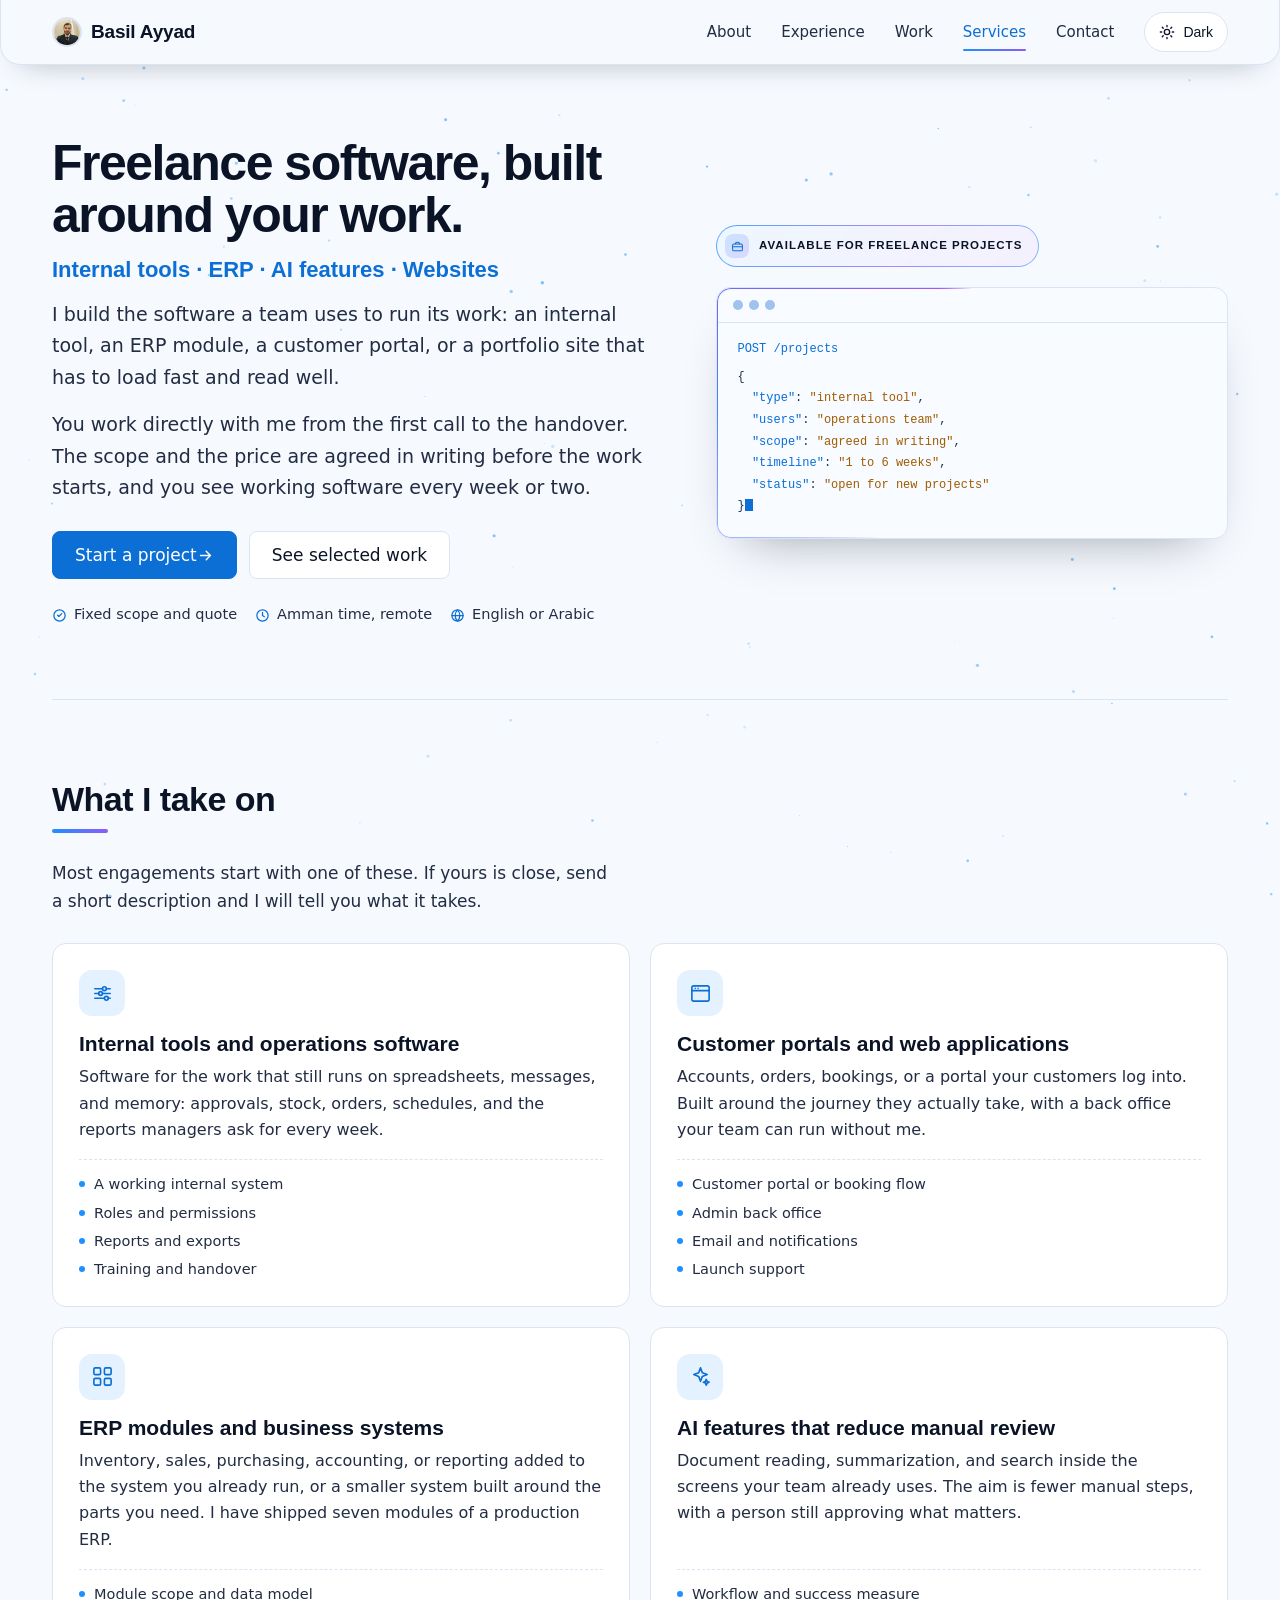
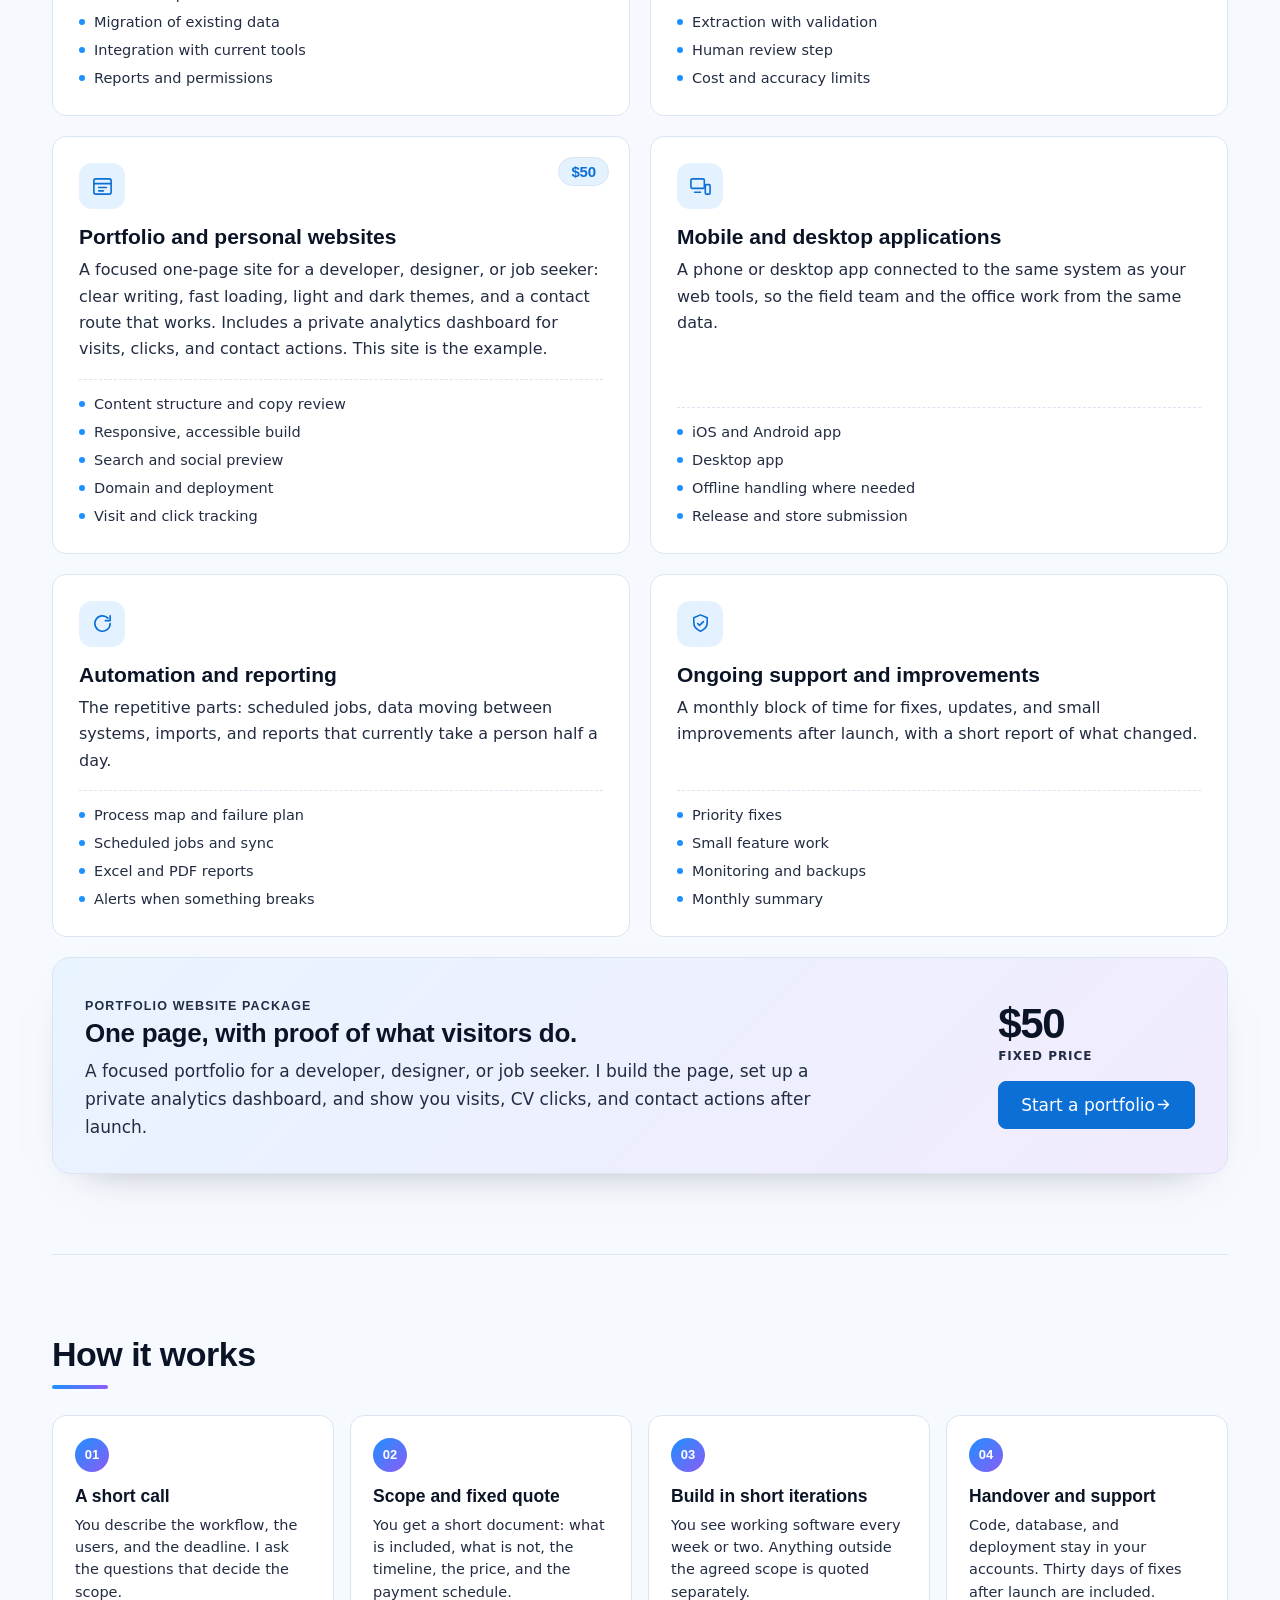
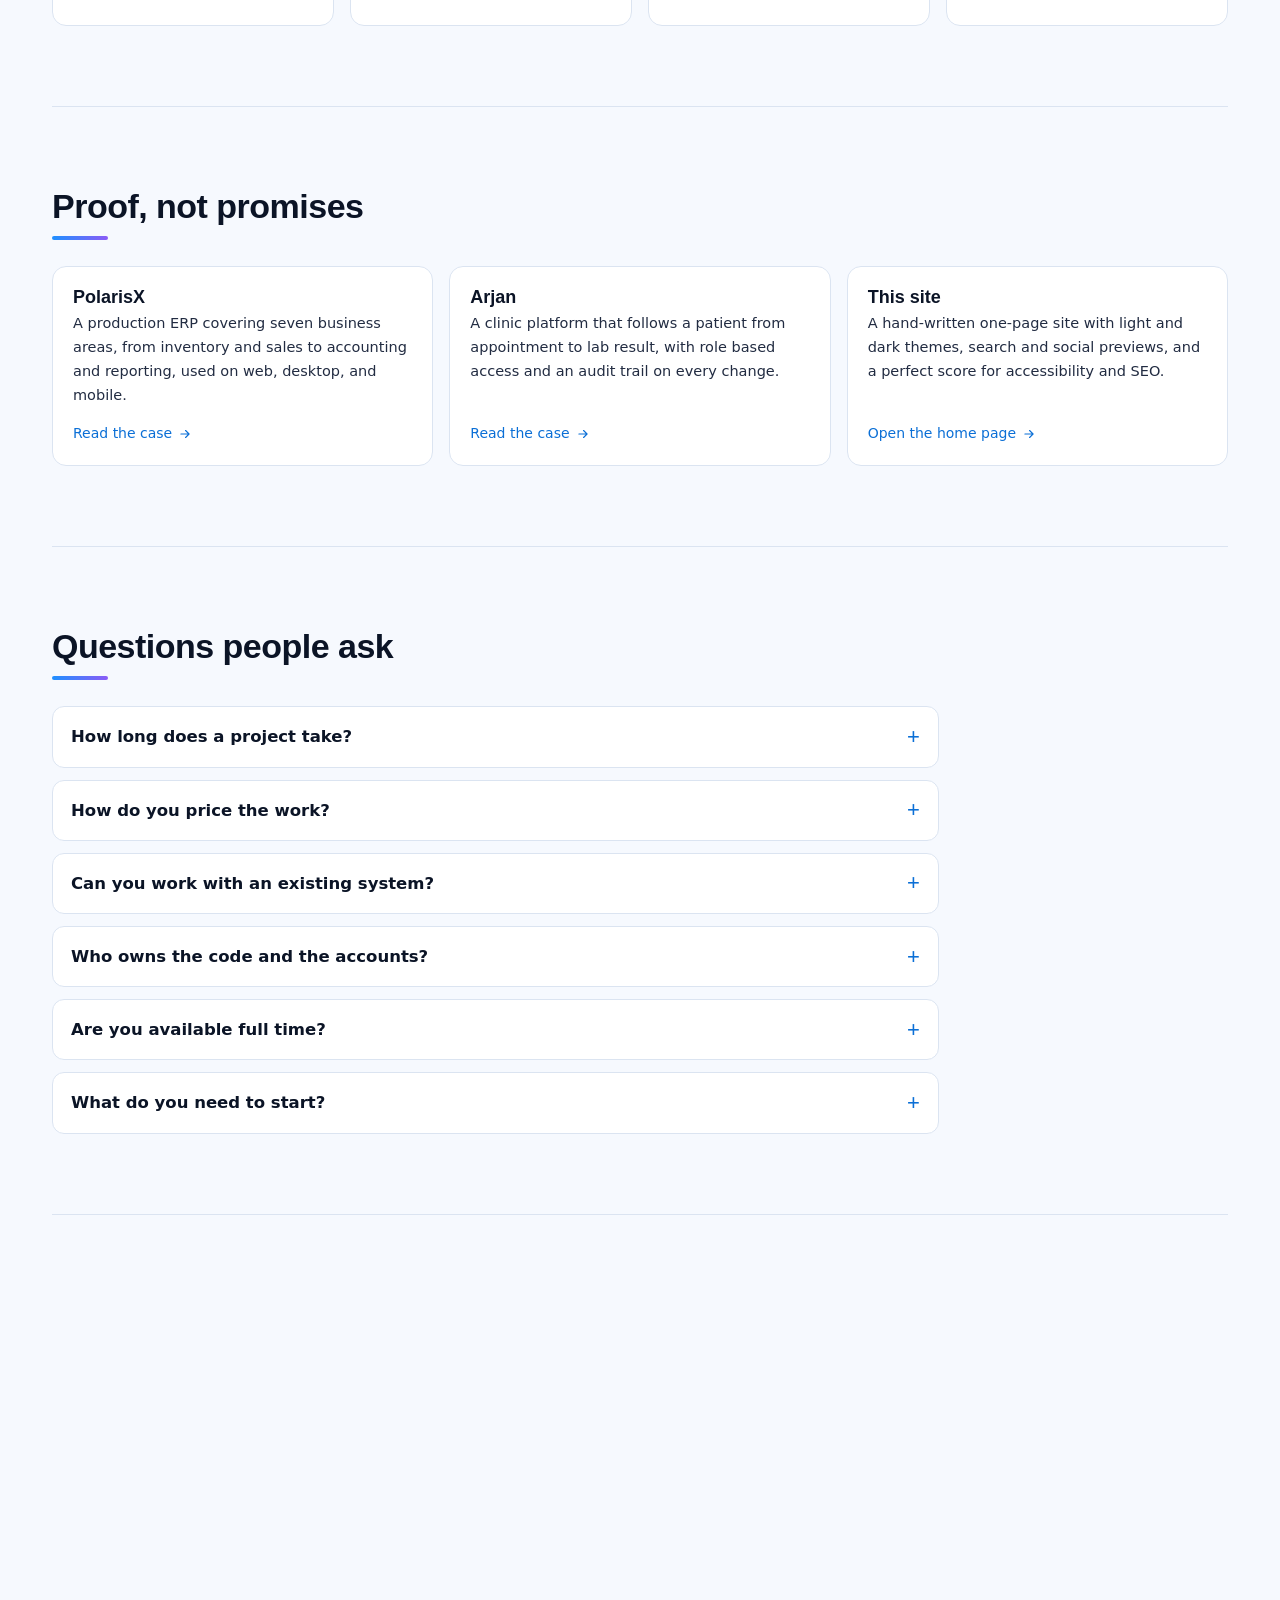
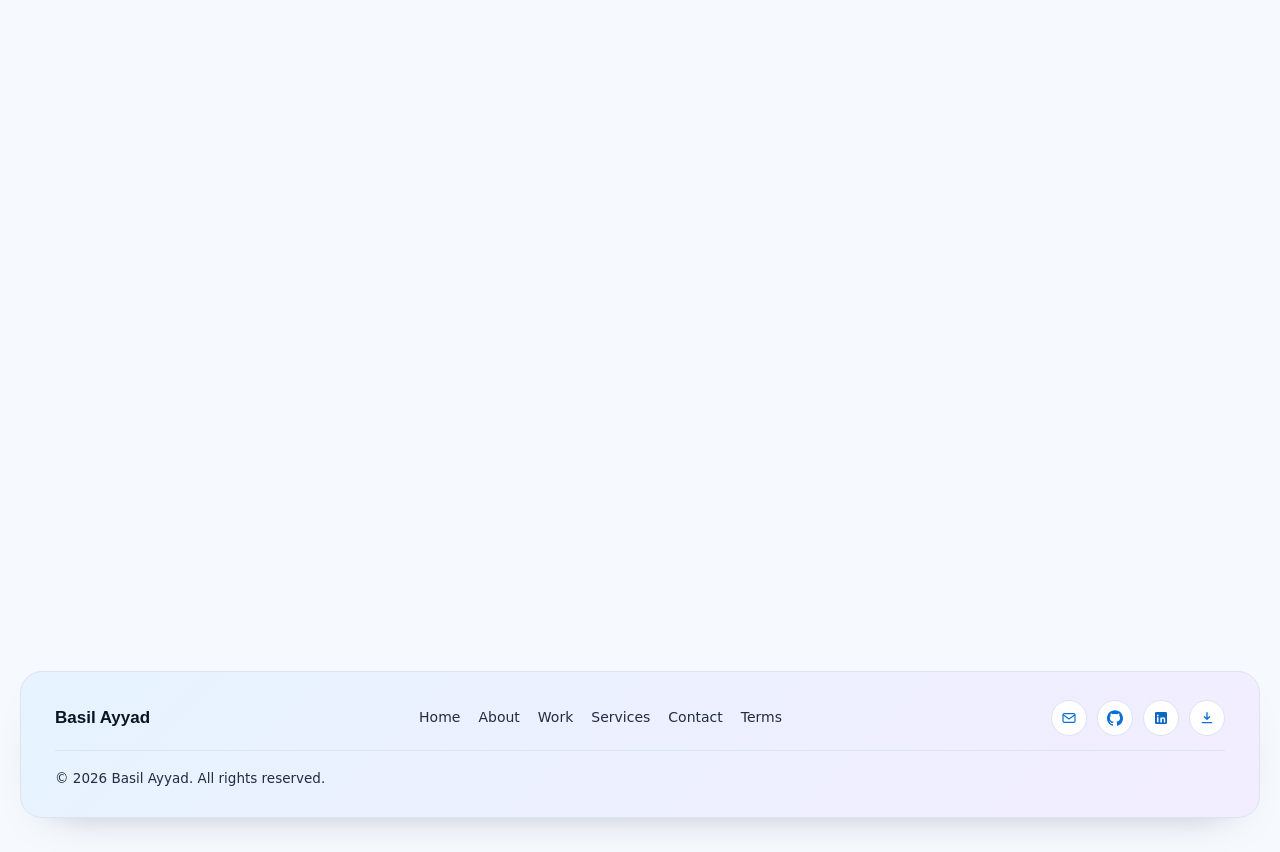
==== commit 2d443147: "Console: single-line JSON with responsive font, no wrap, no scroll" ====
--- a/services.html
+++ b/services.html
@@ -31,7 +31,7 @@
 <link rel="preconnect" href="https://fonts.gstatic.com" crossorigin>
 <link href="https://fonts.googleapis.com/css2?family=Bricolage+Grotesque:wght@500;700;800&family=IBM+Plex+Sans:wght@400;500&display=swap" rel="stylesheet" media="print" onload="this.media='all'">
 <noscript><link href="https://fonts.googleapis.com/css2?family=Bricolage+Grotesque:wght@500;700;800&family=IBM+Plex+Sans:wght@400;500&display=swap" rel="stylesheet"></noscript>
-<link rel="stylesheet" href="assets/site.css?v=46">
+<link rel="stylesheet" href="assets/site.css?v=47">
 </head>
 <body>
 <script>document.documentElement.classList.add('js');try{var t=localStorage.getItem('theme');document.documentElement.setAttribute('data-theme',t==='dark'?'dark':'light')}catch(e){document.documentElement.setAttribute('data-theme','light')}</script>
--- a/assets/site.css
+++ b/assets/site.css
@@ -57,13 +57,15 @@
 .btn{display:inline-flex;align-items:center;justify-content:center;min-height:48px;padding:0 22px;border-radius:8px;font-weight:500;text-decoration:none;border:1.5px solid var(--line);background:var(--surface);transition:transform .15s,border-color .15s}
 .btn.main{background:var(--btn);border-color:var(--btn);color:#fff}
 .btn:hover{border-color:var(--acc);transform:translateY(-2px)}
-.console{background:var(--cons);color:var(--consink);border-radius:14px;overflow:hidden;font:14px/1.8 ui-monospace,"SF Mono",Menlo,Consolas,monospace;box-shadow:0 24px 50px -30px rgba(11,20,38,.45);border:1px solid var(--consline);position:relative}
+.console{background:var(--cons);color:var(--consink);border-radius:14px;overflow:hidden;font:12px/1.8 ui-monospace,"SF Mono",Menlo,Consolas,monospace;box-shadow:0 24px 50px -30px rgba(11,20,38,.45);border:1px solid var(--consline);position:relative}
+@media (min-width:821px){.console{font-size:min(12px,calc(1.05vw - 1px))}}
+@media (min-width:821px) and (max-width:1100px){.hero{grid-template-columns:minmax(0,1fr) clamp(300px,34vw,400px)}}
 .console::after{content:"";position:absolute;inset:0;border-radius:inherit;padding:1px;background:conic-gradient(from var(--beam),transparent 0turn 58%,rgba(79,124,255,0) 60%,#4f7cff 76%,#8b5cf6 88%,#a855f7 96%,transparent 100%);-webkit-mask:linear-gradient(#000 0 0) content-box,linear-gradient(#000 0 0);-webkit-mask-composite:xor;mask:linear-gradient(#000 0 0) content-box,linear-gradient(#000 0 0);mask-composite:exclude;pointer-events:none;filter:drop-shadow(0 0 6px rgba(139,92,246,.6));animation:beamSpin 4s linear infinite}
 .console .top{display:flex;gap:6px;padding:12px 16px;border-bottom:1px solid var(--consline)}
 .console .top b{width:10px;height:10px;border-radius:50%;background:var(--consdot)}
 .console .body{padding:16px 20px 20px;overflow-x:clip}
 .console .req{color:var(--consk);margin-bottom:6px}.console .k{color:var(--consk)}.console .s{color:var(--conss)}
-.ln{display:block;white-space:normal;overflow-wrap:break-word}
+.ln{display:block;white-space:nowrap}
 .js .ln{opacity:0;animation:show .35s forwards;animation-delay:calc(var(--i)*170ms + 300ms)}
 @keyframes show{from{opacity:0;transform:translateX(-6px)}to{opacity:1;transform:none}}
 .cur{display:inline-block;width:8px;height:1em;background:var(--consk);vertical-align:-2px;animation:blink 1.1s steps(1) infinite}
@@ -248,7 +250,7 @@
 .js .xp-item.open .xpm{grid-template-rows:1fr}
 .js .xp-item.open .xpm ul{opacity:1;transform:none;transition-delay:120ms}
 .js .xmore{display:inline-flex}
-@keyframes rise{from{opacity:0;transform:translateY(22px)}to{opacity:1;transform:none}}@keyframes riseB{from{opacity:0;transform:translateY(18px) scale(.985);filter:blur(8px)}to{opacity:1;transform:none;filter:blur(0)}}@keyframes riseL{from{opacity:0;transform:translateX(-16px) translateY(8px)}to{opacity:1;transform:none}}@keyframes riseR{from{opacity:0;transform:translateX(16px) translateY(8px)}to{opacity:1;transform:none}}.hero{grid-template-columns:1fr;grid-template-areas:"ph" "tx";row-gap:0;justify-items:start}.hero-text{padding-top:28px}.hero h1{font-size:clamp(28px,7.5vw,44px)}.hero .lead{max-width:none}.hero-photo{width:clamp(200px,50vw,260px);margin:0 auto}.work{grid-template-columns:1fr}.contact-grid{grid-template-columns:1fr}.cform .row2{grid-template-columns:1fr}.about-wrap{grid-template-columns:1fr}.edu-grid{grid-template-columns:1fr}.xp{grid-template-columns:minmax(0,1fr);width:100%}.xp-item{max-width:100%;min-width:0;padding:18px 18px 20px}.xp-when{position:static;margin-left:0;order:2}.xp-logo{height:auto;top:16px;right:16px}.xp-logo img{height:21px}.xp-logo img[src*="obsidian"]{height:17px}.xp-head{padding-right:180px}}
+@keyframes rise{from{opacity:0;transform:translateY(22px)}to{opacity:1;transform:none}}@keyframes riseB{from{opacity:0;transform:translateY(18px) scale(.985);filter:blur(8px)}to{opacity:1;transform:none;filter:blur(0)}}@keyframes riseL{from{opacity:0;transform:translateX(-16px) translateY(8px)}to{opacity:1;transform:none}}@keyframes riseR{from{opacity:0;transform:translateX(16px) translateY(8px)}to{opacity:1;transform:none}}.hero{grid-template-columns:1fr;grid-template-areas:"ph" "tx";row-gap:0;justify-items:start}.hero-text{padding-top:28px}.hero h1{font-size:clamp(28px,7.5vw,44px)}.hero .lead{max-width:none}.hero-photo{width:clamp(200px,50vw,260px);margin:0 auto}.work{grid-template-columns:1fr}.contact-grid{grid-template-columns:1fr}.cform .row2{grid-template-columns:1fr}.about-wrap{grid-template-columns:1fr}.edu-grid{grid-template-columns:1fr}.xp{grid-template-columns:minmax(0,1fr);width:100%}.xp-item{max-width:100%;min-width:0;padding:18px 18px 20px}.xp-when{position:static;margin-left:0;order:2}.xp-logo{height:auto;top:16px;right:16px}.xp-logo img{height:21px}.xp-logo img[src*="obsidian"]{height:17px}.xp-head{padding-right:180px}.console{font-size:clamp(8.4px,2.6vw,10px)}}
 @media (max-width:1050px) and (min-width:901px){#nav a.l{padding:8px 8px;font-size:14.5px}#theme{padding:8px 11px}}
 @media (max-width:900px){#menu{display:inline-flex;margin-left:auto}#nav{position:fixed;top:calc(env(safe-area-inset-top,0px) + 64px);left:0;right:0;max-height:calc(100dvh - 74px);overflow:auto;flex-direction:column;align-items:stretch;gap:2px;background:var(--hdr);backdrop-filter:blur(16px);-webkit-backdrop-filter:blur(16px);border:1px solid var(--line);border-top:0;border-radius:0 0 20px 20px;padding:10px 14px 14px;display:none;box-shadow:0 22px 34px -24px rgba(11,20,38,.5)}#nav.open{display:flex}#nav a.l{padding:12px;border-radius:8px;font-size:16px}#nav a.l.act{background:var(--soft);color:var(--ink)}#nav a.l.act::after{display:none}#theme{margin-left:8px}}
 @media (max-width:560px){.btn{flex:1 1 100%}#theme{margin-left:0}body{font-size:16.5px}.foot{gap:12px 16px;padding:20px}.fsoc{order:2;margin-left:auto}.fnav{order:3;width:100%;justify-content:flex-start;gap:4px 14px;padding-top:14px;border-top:1px solid var(--line)}.fnav a{font-size:13.5px}.fcopy{order:4;padding-top:12px;font-size:12.5px}}
@@ -303,7 +305,7 @@
 
 .page-hero>*{min-width:0}
 @media (max-width:900px){.page-hero{grid-template-columns:minmax(0,1fr)}}
-@media (max-width:560px){.console{font-size:12px}.console .body{padding:14px 14px 16px}}
+@media (max-width:560px){.console{font-size:clamp(8.4px,2.6vw,10px)}.console .body{padding:14px 14px 16px}}
 
 .avail{position:relative;display:inline-flex;align-items:center;gap:10px;margin:0 0 20px;padding:8px 16px 8px 8px;border-radius:999px;border:1px solid transparent;background:linear-gradient(135deg,rgba(30,144,255,.075),rgba(139,92,246,.09)),linear-gradient(var(--surface),var(--surface)) padding-box,linear-gradient(115deg,rgba(30,144,255,.75),rgba(139,92,246,.7) 55%,rgba(30,144,255,.55)) border-box;box-shadow:0 14px 32px -22px rgba(30,144,255,.85),inset 0 1px 0 rgba(255,255,255,.12);font:700 11.5px/1.2 "IBM Plex Sans",sans-serif;letter-spacing:.09em;text-transform:uppercase;color:var(--ink)}
 .avail-ico{display:inline-grid;place-items:center;width:24px;height:24px;border-radius:8px;background:linear-gradient(135deg,rgba(30,144,255,.18),rgba(139,92,246,.20));color:var(--accink);flex:none}
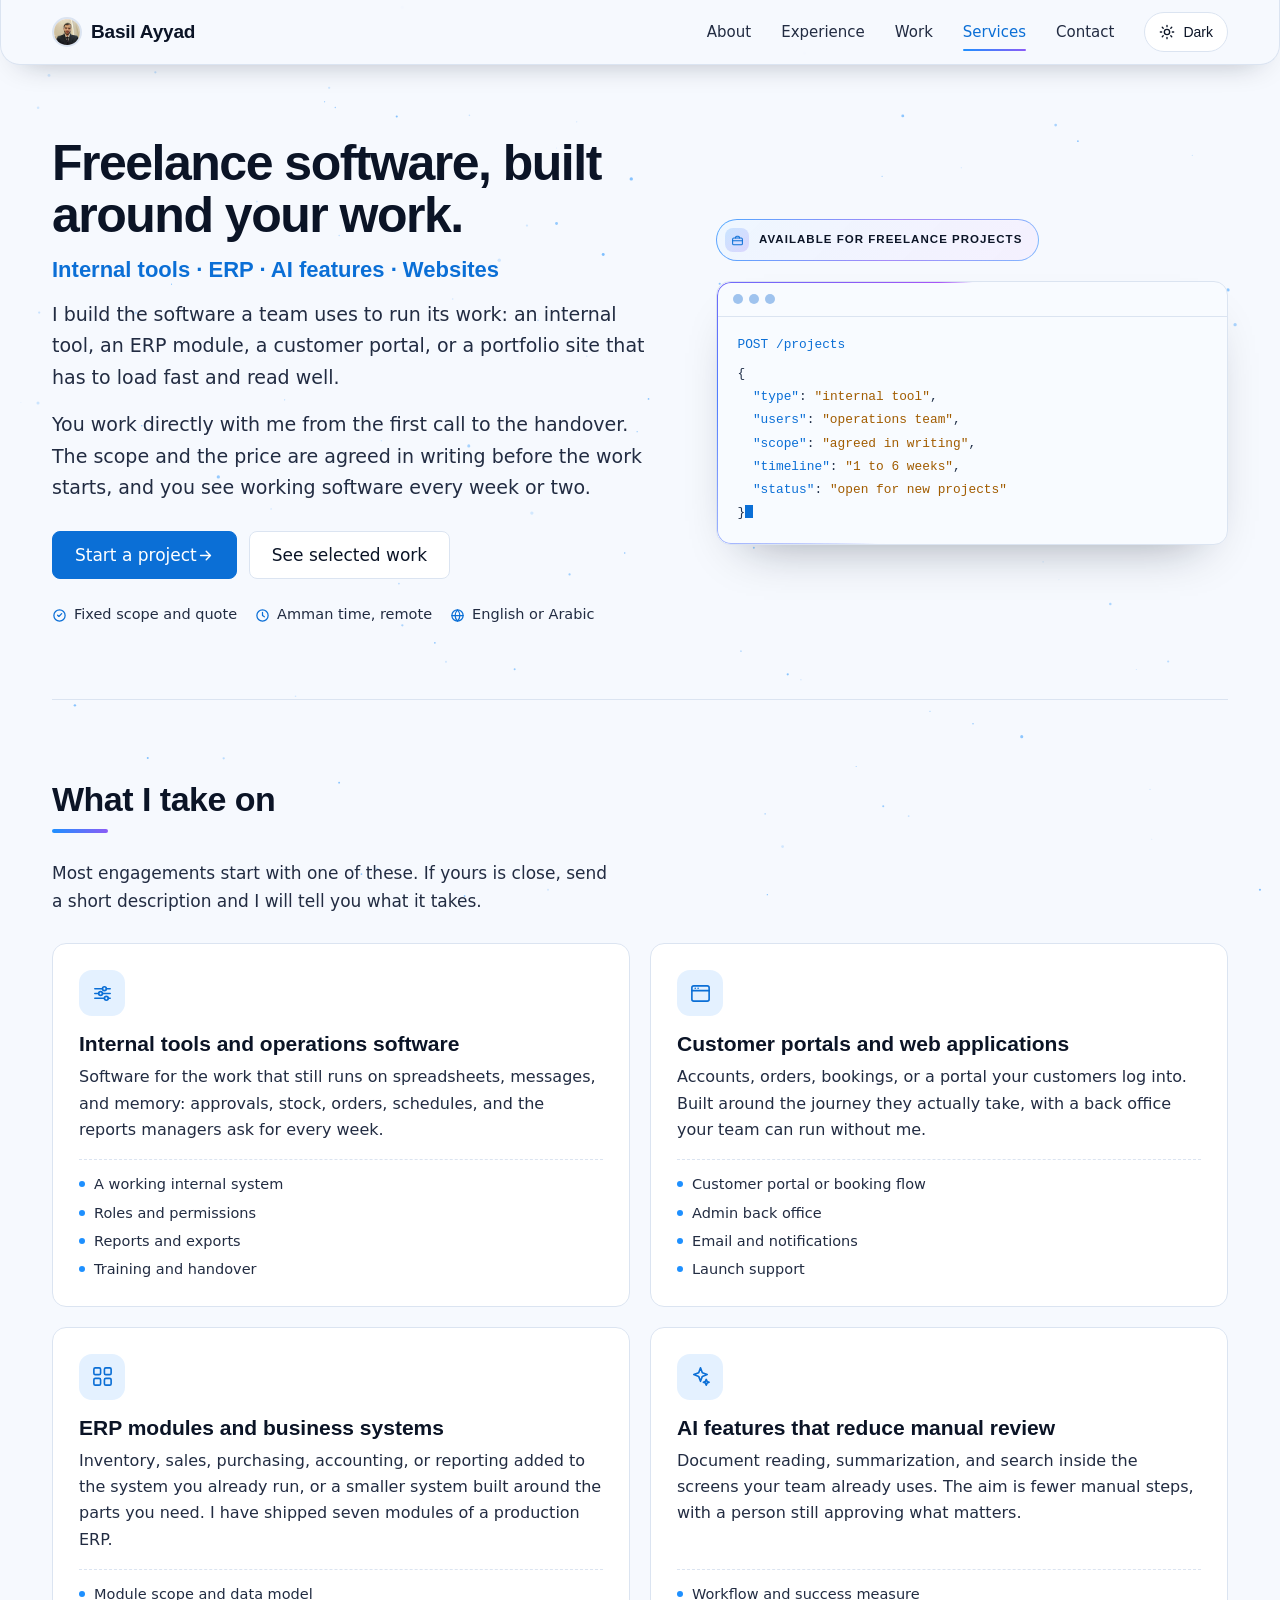
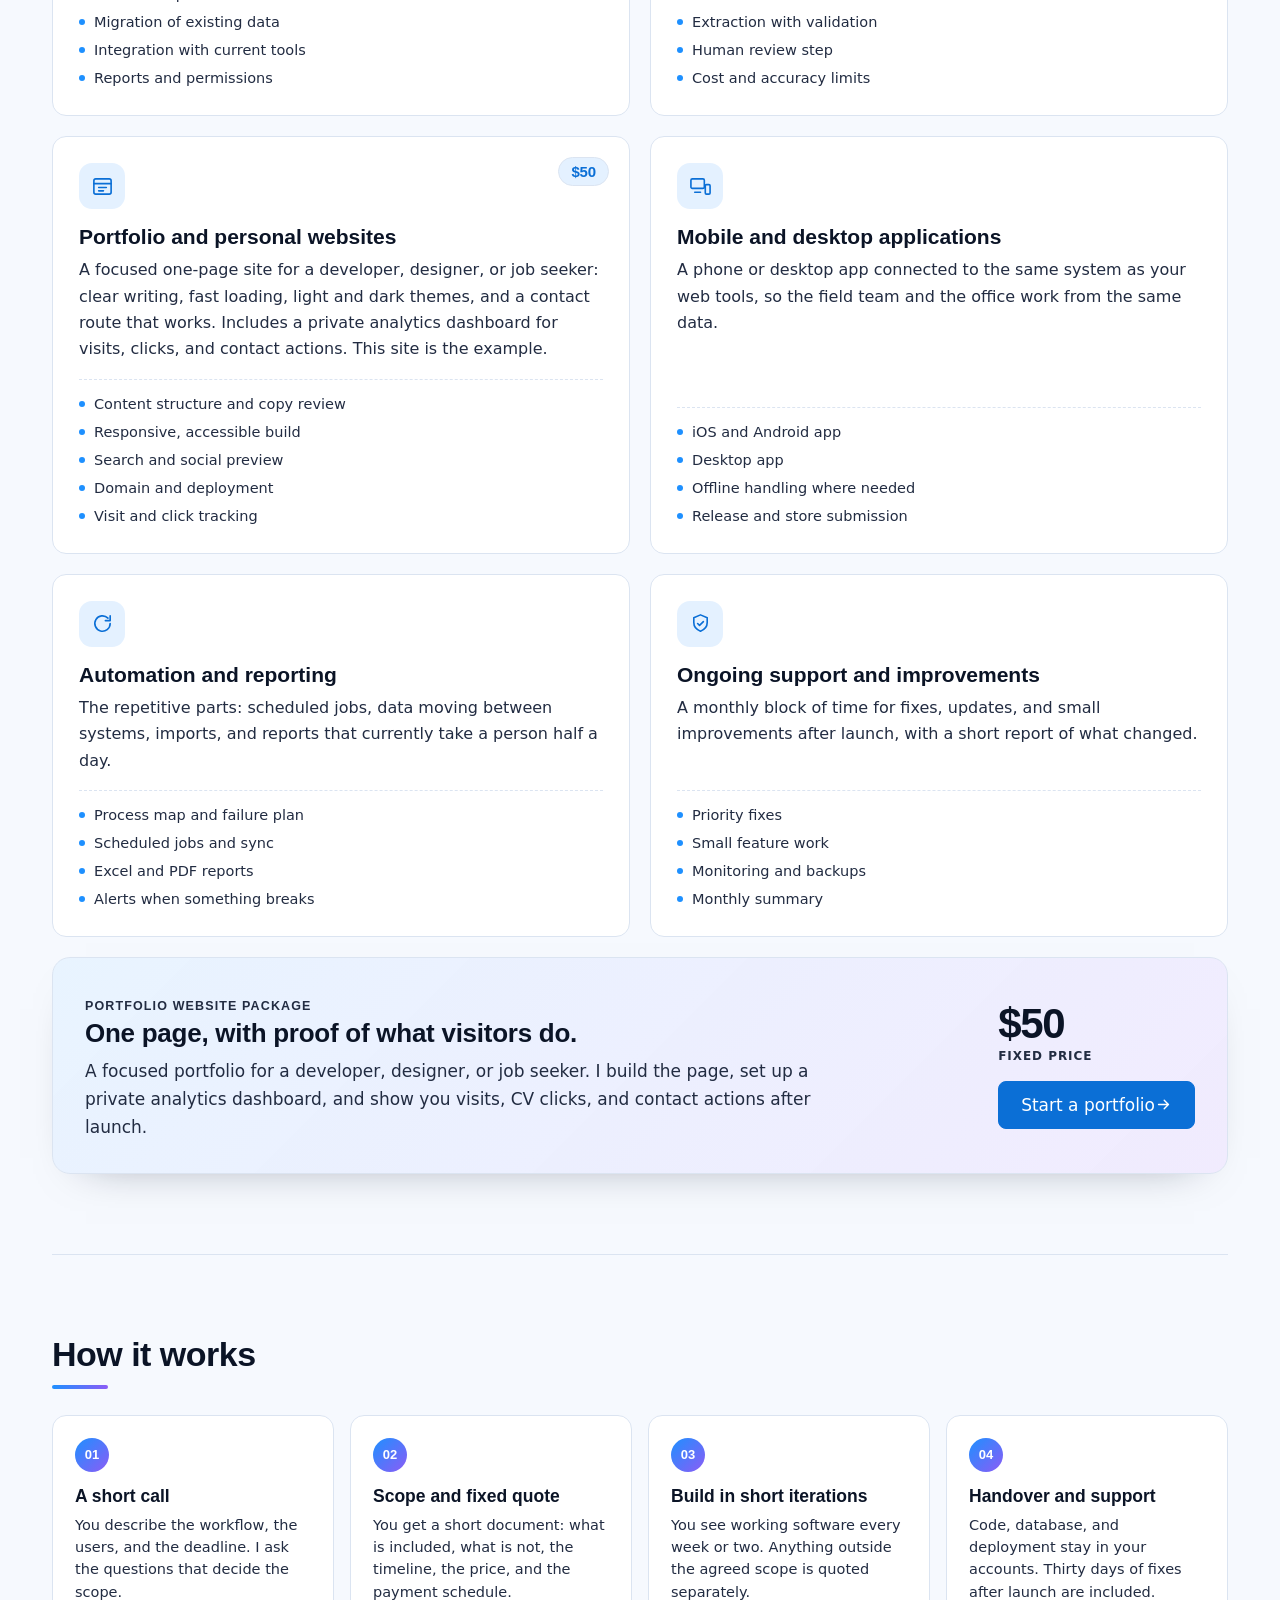
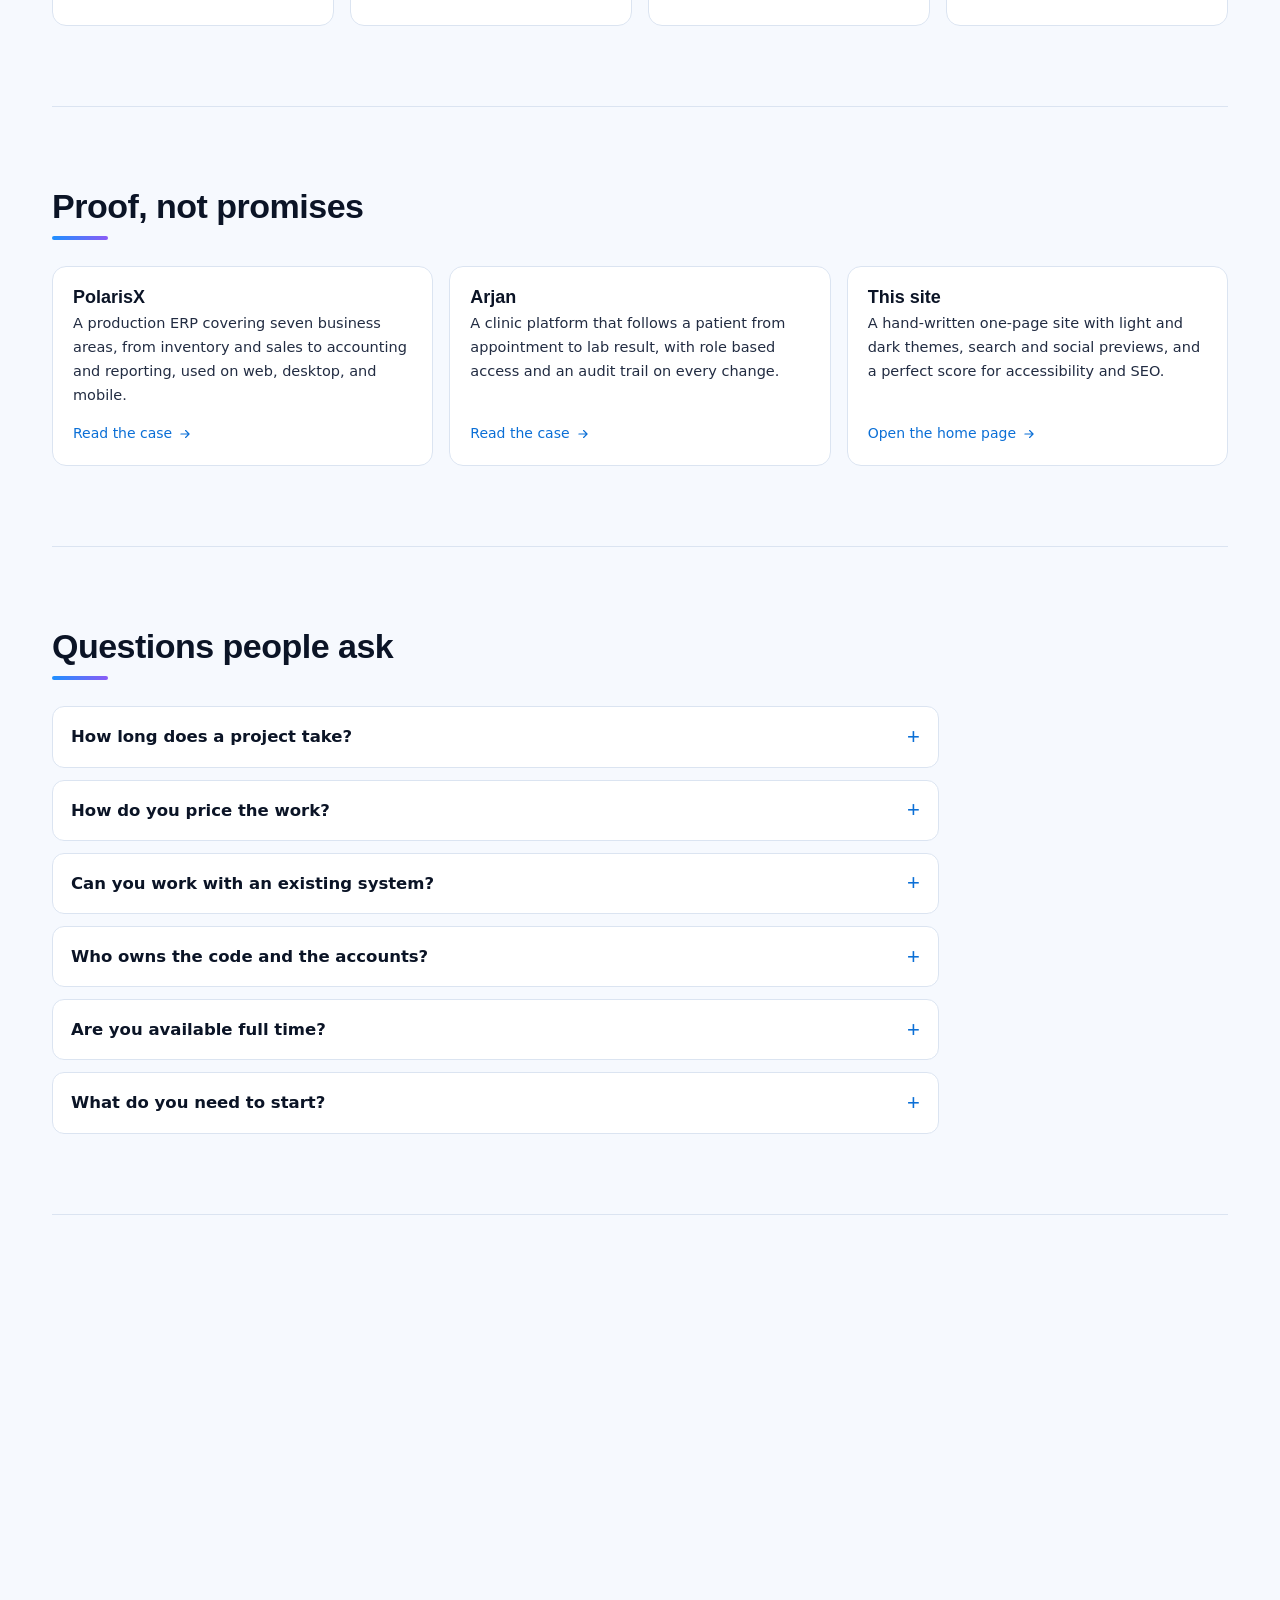
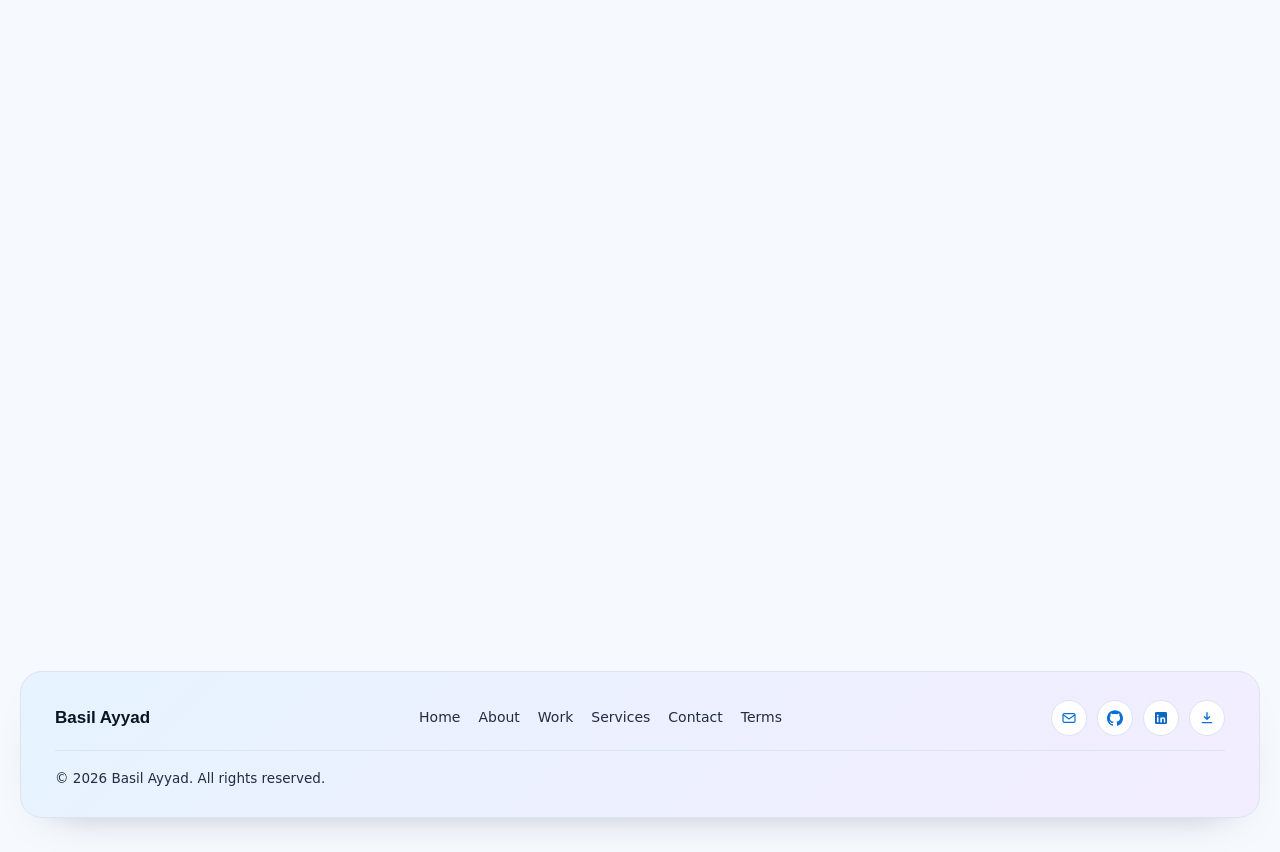
==== commit 8a60882e: "Larger console font at the maximum safe size per breakpoint" ====
--- a/services.html
+++ b/services.html
@@ -31,7 +31,7 @@
 <link rel="preconnect" href="https://fonts.gstatic.com" crossorigin>
 <link href="https://fonts.googleapis.com/css2?family=Bricolage+Grotesque:wght@500;700;800&family=IBM+Plex+Sans:wght@400;500&display=swap" rel="stylesheet" media="print" onload="this.media='all'">
 <noscript><link href="https://fonts.googleapis.com/css2?family=Bricolage+Grotesque:wght@500;700;800&family=IBM+Plex+Sans:wght@400;500&display=swap" rel="stylesheet"></noscript>
-<link rel="stylesheet" href="assets/site.css?v=47">
+<link rel="stylesheet" href="assets/site.css?v=48">
 </head>
 <body>
 <script>document.documentElement.classList.add('js');try{var t=localStorage.getItem('theme');document.documentElement.setAttribute('data-theme',t==='dark'?'dark':'light')}catch(e){document.documentElement.setAttribute('data-theme','light')}</script>
--- a/assets/site.css
+++ b/assets/site.css
@@ -57,8 +57,8 @@
 .btn{display:inline-flex;align-items:center;justify-content:center;min-height:48px;padding:0 22px;border-radius:8px;font-weight:500;text-decoration:none;border:1.5px solid var(--line);background:var(--surface);transition:transform .15s,border-color .15s}
 .btn.main{background:var(--btn);border-color:var(--btn);color:#fff}
 .btn:hover{border-color:var(--acc);transform:translateY(-2px)}
-.console{background:var(--cons);color:var(--consink);border-radius:14px;overflow:hidden;font:12px/1.8 ui-monospace,"SF Mono",Menlo,Consolas,monospace;box-shadow:0 24px 50px -30px rgba(11,20,38,.45);border:1px solid var(--consline);position:relative}
-@media (min-width:821px){.console{font-size:min(12px,calc(1.05vw - 1px))}}
+.console{background:var(--cons);color:var(--consink);border-radius:14px;overflow:hidden;font:13px/1.8 ui-monospace,"SF Mono",Menlo,Consolas,monospace;box-shadow:0 24px 50px -30px rgba(11,20,38,.45);border:1px solid var(--consline);position:relative}
+@media (min-width:821px){.console{font-size:min(13px,calc(1.12vw - 1.5px))}}
 @media (min-width:821px) and (max-width:1100px){.hero{grid-template-columns:minmax(0,1fr) clamp(300px,34vw,400px)}}
 .console::after{content:"";position:absolute;inset:0;border-radius:inherit;padding:1px;background:conic-gradient(from var(--beam),transparent 0turn 58%,rgba(79,124,255,0) 60%,#4f7cff 76%,#8b5cf6 88%,#a855f7 96%,transparent 100%);-webkit-mask:linear-gradient(#000 0 0) content-box,linear-gradient(#000 0 0);-webkit-mask-composite:xor;mask:linear-gradient(#000 0 0) content-box,linear-gradient(#000 0 0);mask-composite:exclude;pointer-events:none;filter:drop-shadow(0 0 6px rgba(139,92,246,.6));animation:beamSpin 4s linear infinite}
 .console .top{display:flex;gap:6px;padding:12px 16px;border-bottom:1px solid var(--consline)}
@@ -250,7 +250,7 @@
 .js .xp-item.open .xpm{grid-template-rows:1fr}
 .js .xp-item.open .xpm ul{opacity:1;transform:none;transition-delay:120ms}
 .js .xmore{display:inline-flex}
-@keyframes rise{from{opacity:0;transform:translateY(22px)}to{opacity:1;transform:none}}@keyframes riseB{from{opacity:0;transform:translateY(18px) scale(.985);filter:blur(8px)}to{opacity:1;transform:none;filter:blur(0)}}@keyframes riseL{from{opacity:0;transform:translateX(-16px) translateY(8px)}to{opacity:1;transform:none}}@keyframes riseR{from{opacity:0;transform:translateX(16px) translateY(8px)}to{opacity:1;transform:none}}.hero{grid-template-columns:1fr;grid-template-areas:"ph" "tx";row-gap:0;justify-items:start}.hero-text{padding-top:28px}.hero h1{font-size:clamp(28px,7.5vw,44px)}.hero .lead{max-width:none}.hero-photo{width:clamp(200px,50vw,260px);margin:0 auto}.work{grid-template-columns:1fr}.contact-grid{grid-template-columns:1fr}.cform .row2{grid-template-columns:1fr}.about-wrap{grid-template-columns:1fr}.edu-grid{grid-template-columns:1fr}.xp{grid-template-columns:minmax(0,1fr);width:100%}.xp-item{max-width:100%;min-width:0;padding:18px 18px 20px}.xp-when{position:static;margin-left:0;order:2}.xp-logo{height:auto;top:16px;right:16px}.xp-logo img{height:21px}.xp-logo img[src*="obsidian"]{height:17px}.xp-head{padding-right:180px}.console{font-size:clamp(8.4px,2.6vw,10px)}}
+@keyframes rise{from{opacity:0;transform:translateY(22px)}to{opacity:1;transform:none}}@keyframes riseB{from{opacity:0;transform:translateY(18px) scale(.985);filter:blur(8px)}to{opacity:1;transform:none;filter:blur(0)}}@keyframes riseL{from{opacity:0;transform:translateX(-16px) translateY(8px)}to{opacity:1;transform:none}}@keyframes riseR{from{opacity:0;transform:translateX(16px) translateY(8px)}to{opacity:1;transform:none}}.hero{grid-template-columns:1fr;grid-template-areas:"ph" "tx";row-gap:0;justify-items:start}.hero-text{padding-top:28px}.hero h1{font-size:clamp(28px,7.5vw,44px)}.hero .lead{max-width:none}.hero-photo{width:clamp(200px,50vw,260px);margin:0 auto}.work{grid-template-columns:1fr}.contact-grid{grid-template-columns:1fr}.cform .row2{grid-template-columns:1fr}.about-wrap{grid-template-columns:1fr}.edu-grid{grid-template-columns:1fr}.xp{grid-template-columns:minmax(0,1fr);width:100%}.xp-item{max-width:100%;min-width:0;padding:18px 18px 20px}.xp-when{position:static;margin-left:0;order:2}.xp-logo{height:auto;top:16px;right:16px}.xp-logo img{height:21px}.xp-logo img[src*="obsidian"]{height:17px}.xp-head{padding-right:180px}.console{font-size:clamp(9px,calc(3.6vw - 2.3px),10.6px)}}
 @media (max-width:1050px) and (min-width:901px){#nav a.l{padding:8px 8px;font-size:14.5px}#theme{padding:8px 11px}}
 @media (max-width:900px){#menu{display:inline-flex;margin-left:auto}#nav{position:fixed;top:calc(env(safe-area-inset-top,0px) + 64px);left:0;right:0;max-height:calc(100dvh - 74px);overflow:auto;flex-direction:column;align-items:stretch;gap:2px;background:var(--hdr);backdrop-filter:blur(16px);-webkit-backdrop-filter:blur(16px);border:1px solid var(--line);border-top:0;border-radius:0 0 20px 20px;padding:10px 14px 14px;display:none;box-shadow:0 22px 34px -24px rgba(11,20,38,.5)}#nav.open{display:flex}#nav a.l{padding:12px;border-radius:8px;font-size:16px}#nav a.l.act{background:var(--soft);color:var(--ink)}#nav a.l.act::after{display:none}#theme{margin-left:8px}}
 @media (max-width:560px){.btn{flex:1 1 100%}#theme{margin-left:0}body{font-size:16.5px}.foot{gap:12px 16px;padding:20px}.fsoc{order:2;margin-left:auto}.fnav{order:3;width:100%;justify-content:flex-start;gap:4px 14px;padding-top:14px;border-top:1px solid var(--line)}.fnav a{font-size:13.5px}.fcopy{order:4;padding-top:12px;font-size:12.5px}}
@@ -305,7 +305,7 @@
 
 .page-hero>*{min-width:0}
 @media (max-width:900px){.page-hero{grid-template-columns:minmax(0,1fr)}}
-@media (max-width:560px){.console{font-size:clamp(8.4px,2.6vw,10px)}.console .body{padding:14px 14px 16px}}
+@media (max-width:560px){.console{font-size:clamp(9px,calc(3.6vw - 2.3px),10.6px)}.console .body{padding:14px 14px 16px}}
 
 .avail{position:relative;display:inline-flex;align-items:center;gap:10px;margin:0 0 20px;padding:8px 16px 8px 8px;border-radius:999px;border:1px solid transparent;background:linear-gradient(135deg,rgba(30,144,255,.075),rgba(139,92,246,.09)),linear-gradient(var(--surface),var(--surface)) padding-box,linear-gradient(115deg,rgba(30,144,255,.75),rgba(139,92,246,.7) 55%,rgba(30,144,255,.55)) border-box;box-shadow:0 14px 32px -22px rgba(30,144,255,.85),inset 0 1px 0 rgba(255,255,255,.12);font:700 11.5px/1.2 "IBM Plex Sans",sans-serif;letter-spacing:.09em;text-transform:uppercase;color:var(--ink)}
 .avail-ico{display:inline-grid;place-items:center;width:24px;height:24px;border-radius:8px;background:linear-gradient(135deg,rgba(30,144,255,.18),rgba(139,92,246,.20));color:var(--accink);flex:none}
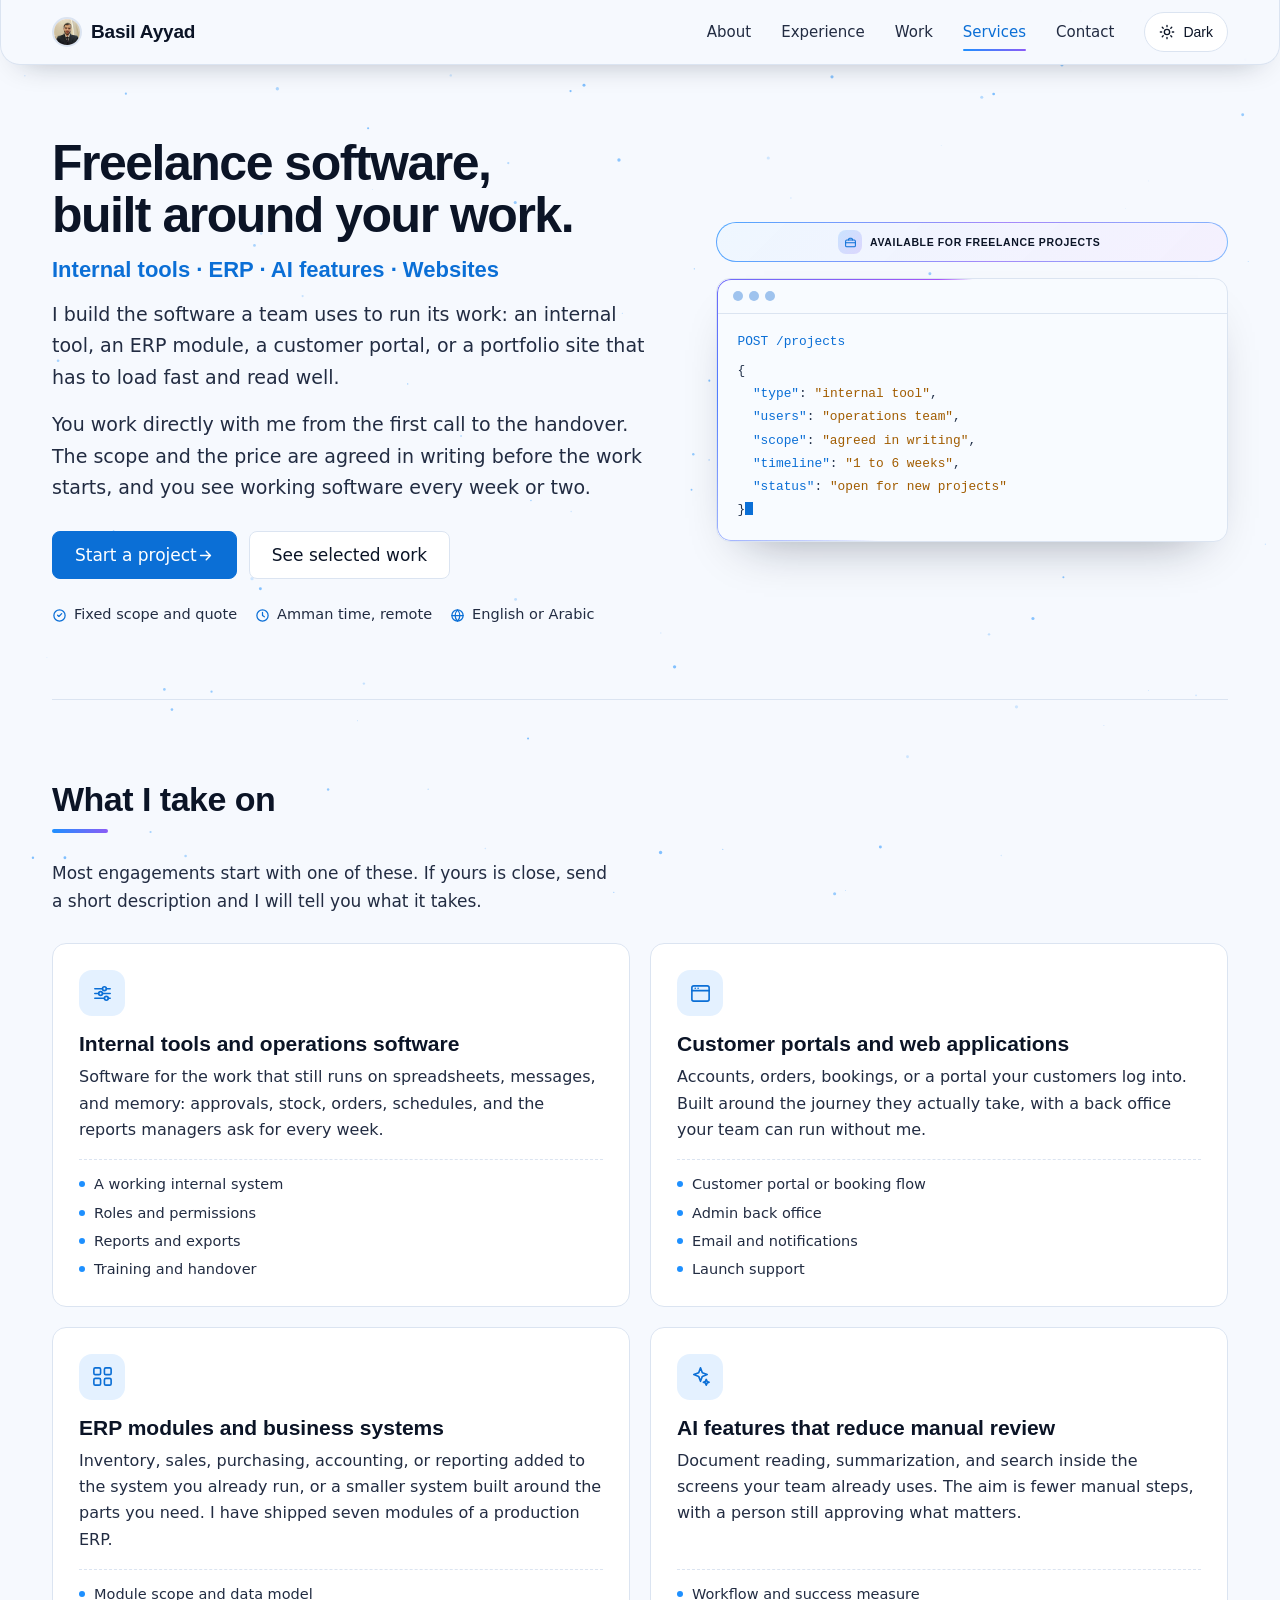
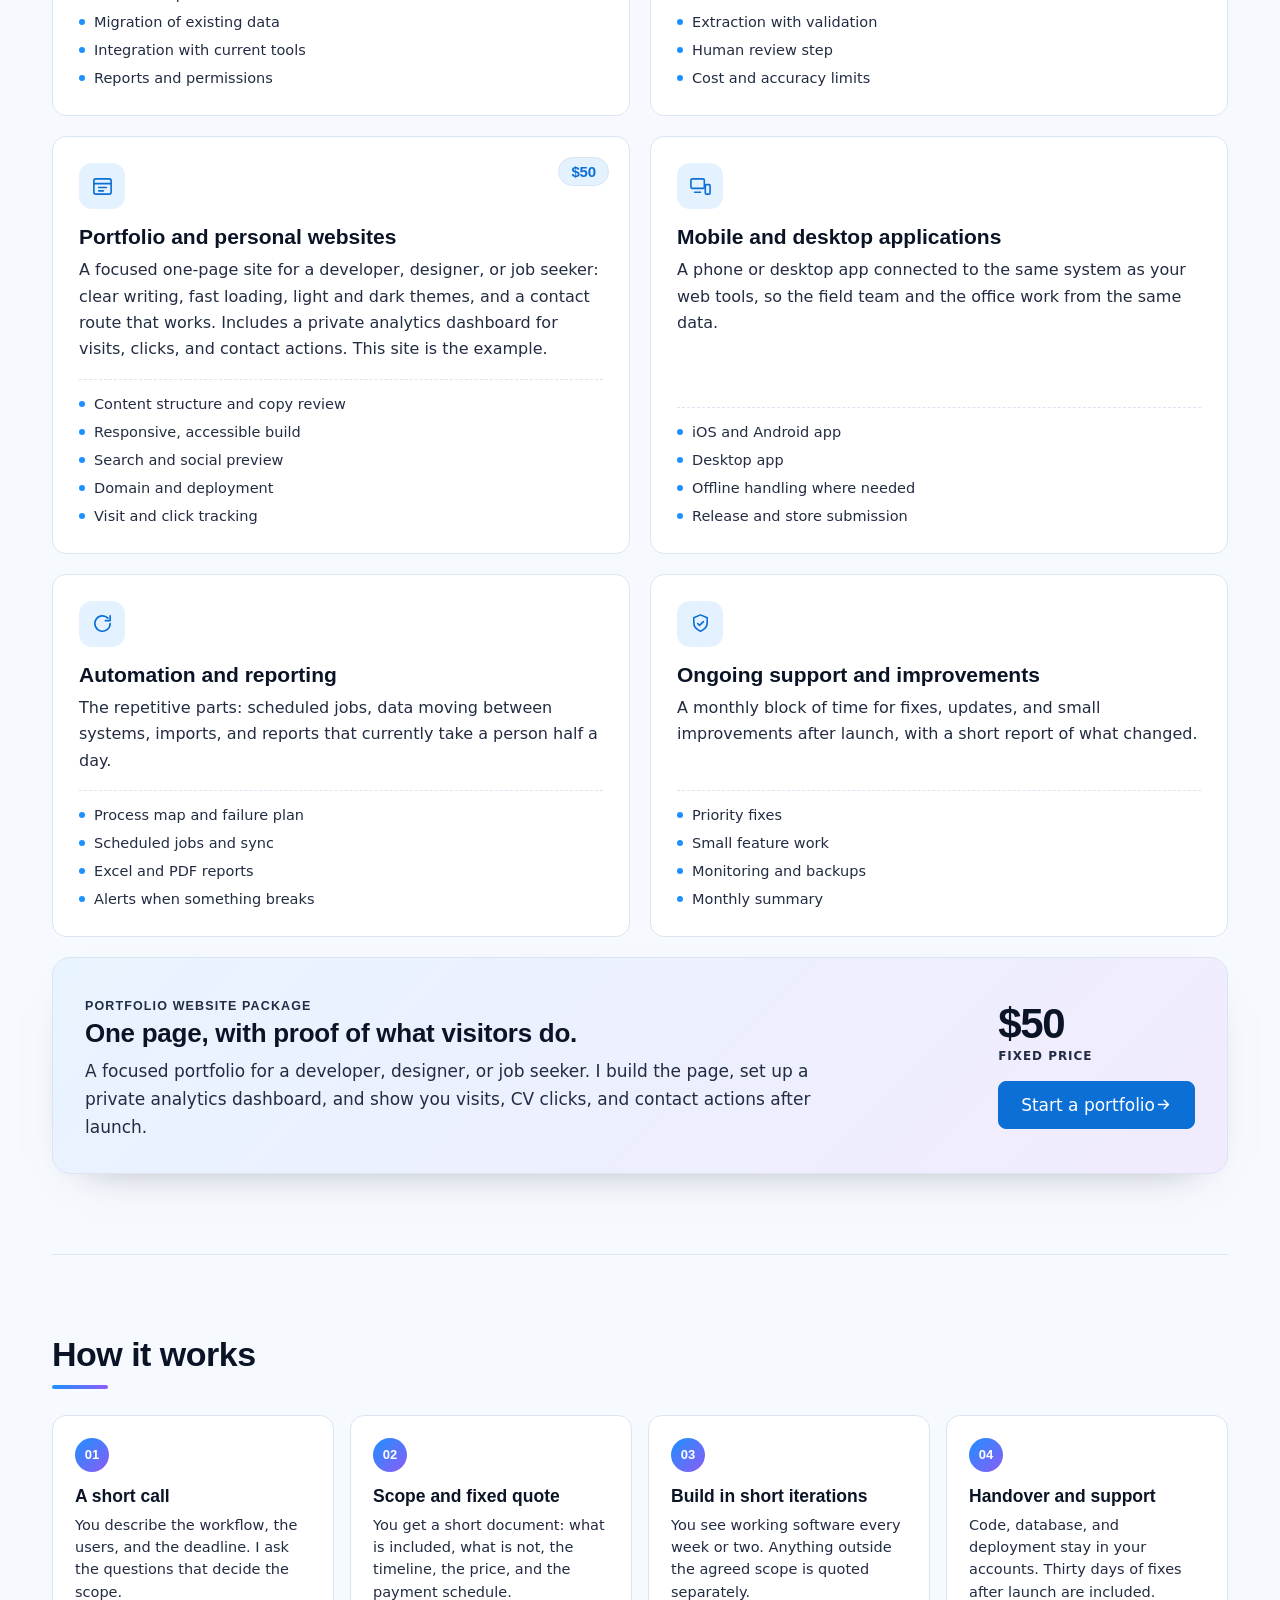
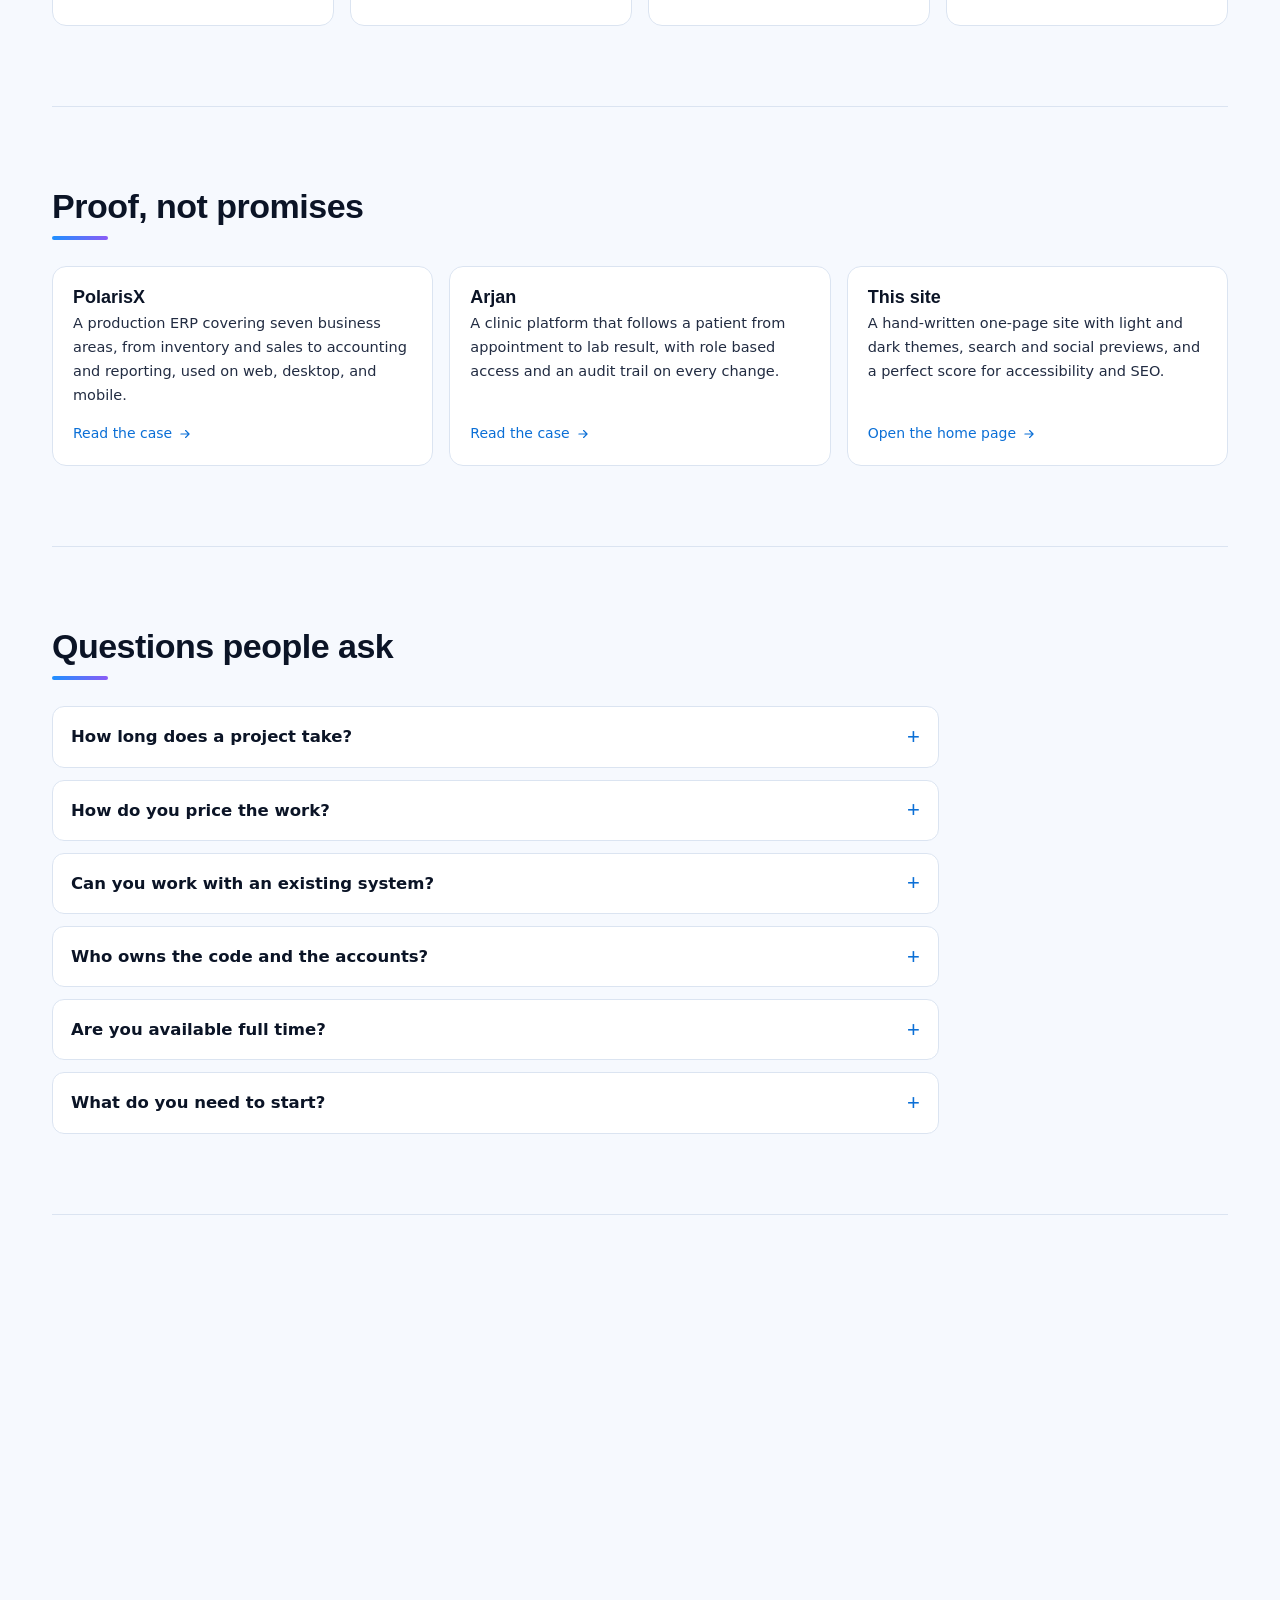
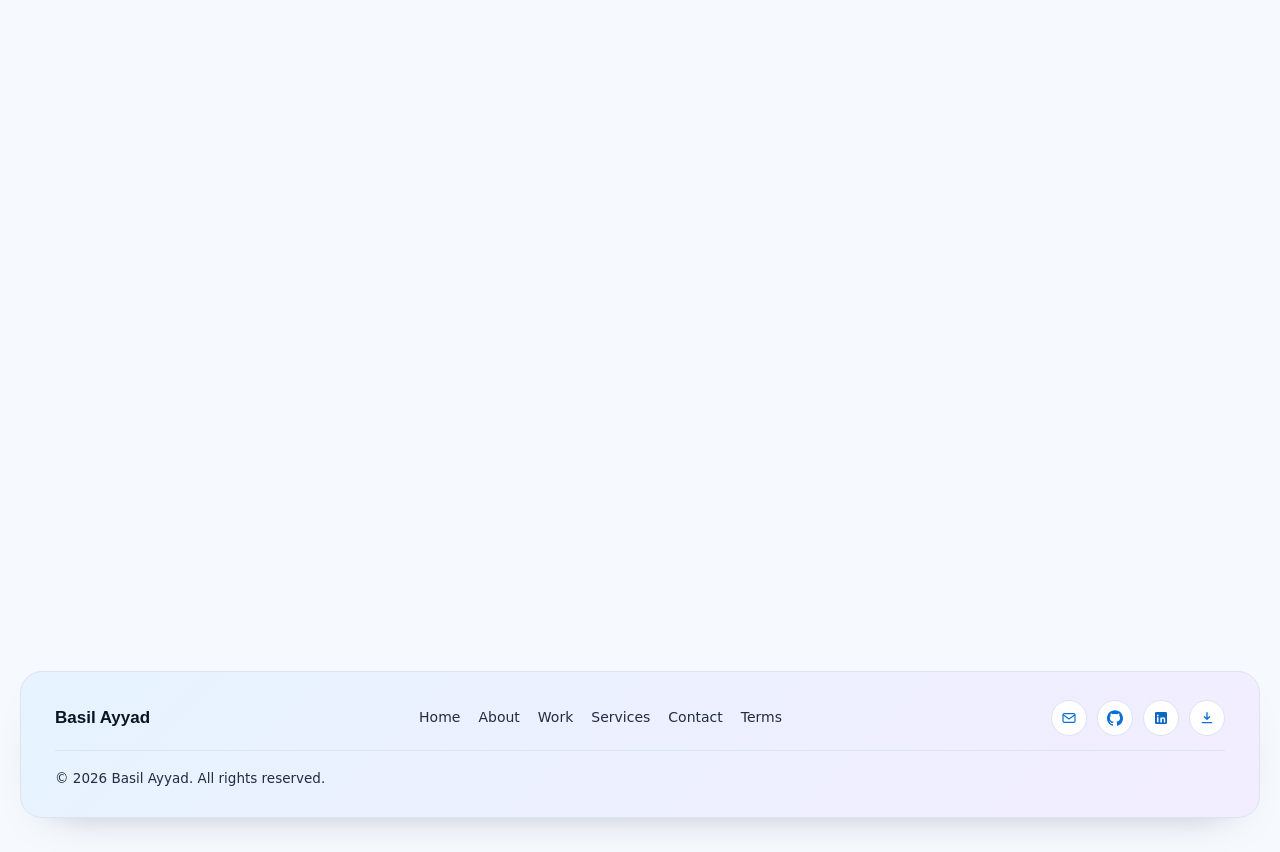
==== commit c1b3420b: "Update services hero title wrap, availability badge width, and card layout" ====
--- a/services.html
+++ b/services.html
@@ -46,7 +46,7 @@
 <main id="top" class="wrap">
 <div class="page-hero">
 <div class="page-hero-text">
-<h1 class="ent" style="--e:1">Freelance software, built around your work.</h1>
+<h1 class="ent" style="--e:1">Freelance software,<br class="dt-br"> built around your work.</h1>
 <p class="role ent" style="--e:2">Internal tools · ERP · AI features · Websites</p>
 <p class="lead ent" style="--e:3">I build the software a team uses to run its work: an internal tool, an ERP module, a customer portal, or a portfolio site that has to load fast and read well.<span class="lp">You work directly with me from the first call to the handover. The scope and the price are agreed in writing before the work starts, and you see working software every week or two.</span></p>
 <div class="cta ent" style="--e:4">
--- a/assets/site.css
+++ b/assets/site.css
@@ -310,16 +310,15 @@
 .avail{position:relative;display:inline-flex;align-items:center;gap:10px;margin:0 0 20px;padding:8px 16px 8px 8px;border-radius:999px;border:1px solid transparent;background:linear-gradient(135deg,rgba(30,144,255,.075),rgba(139,92,246,.09)),linear-gradient(var(--surface),var(--surface)) padding-box,linear-gradient(115deg,rgba(30,144,255,.75),rgba(139,92,246,.7) 55%,rgba(30,144,255,.55)) border-box;box-shadow:0 14px 32px -22px rgba(30,144,255,.85),inset 0 1px 0 rgba(255,255,255,.12);font:700 11.5px/1.2 "IBM Plex Sans",sans-serif;letter-spacing:.09em;text-transform:uppercase;color:var(--ink)}
 .avail-ico{display:inline-grid;place-items:center;width:24px;height:24px;border-radius:8px;background:linear-gradient(135deg,rgba(30,144,255,.18),rgba(139,92,246,.20));color:var(--accink);flex:none}
 .avail-ico svg{width:13px;height:13px}
-@media (max-width:560px){
 .console-wrap .avail{display:flex;width:100%;justify-content:center;gap:8px;margin-bottom:16px;padding:7px 12px 7px 7px;font-size:10.5px;letter-spacing:.06em}
-.avail-ico{width:22px;height:22px;border-radius:7px}
-.avail-ico svg{width:12px;height:12px}
-}
 @media (max-width:360px){
 .console-wrap .avail{font-size:10px;letter-spacing:.04em;gap:7px;padding:7px 10px 7px 7px}
 .avail-ico{width:20px;height:20px;border-radius:6px}
 .avail-ico svg{width:11px;height:11px}
 }
+
+.dt-br{display:none}
+@media (min-width:821px){.dt-br{display:block}}
 
 .svc .price{position:absolute;top:20px;right:20px;padding:6px 12px;border-radius:999px;background:var(--soft);border:1px solid var(--line);color:var(--accink);font:800 15px/1 "Bricolage Grotesque",sans-serif;letter-spacing:-.01em}
 .offer{display:flex;align-items:center;justify-content:space-between;gap:24px 40px;flex-wrap:wrap;margin-top:20px;padding:clamp(22px,3.2vw,32px);border-radius:18px;border:1px solid var(--line);background:linear-gradient(135deg,rgba(30,144,255,.10),rgba(139,92,246,.12)),var(--surface);box-shadow:0 18px 44px -34px rgba(11,20,38,.5)}
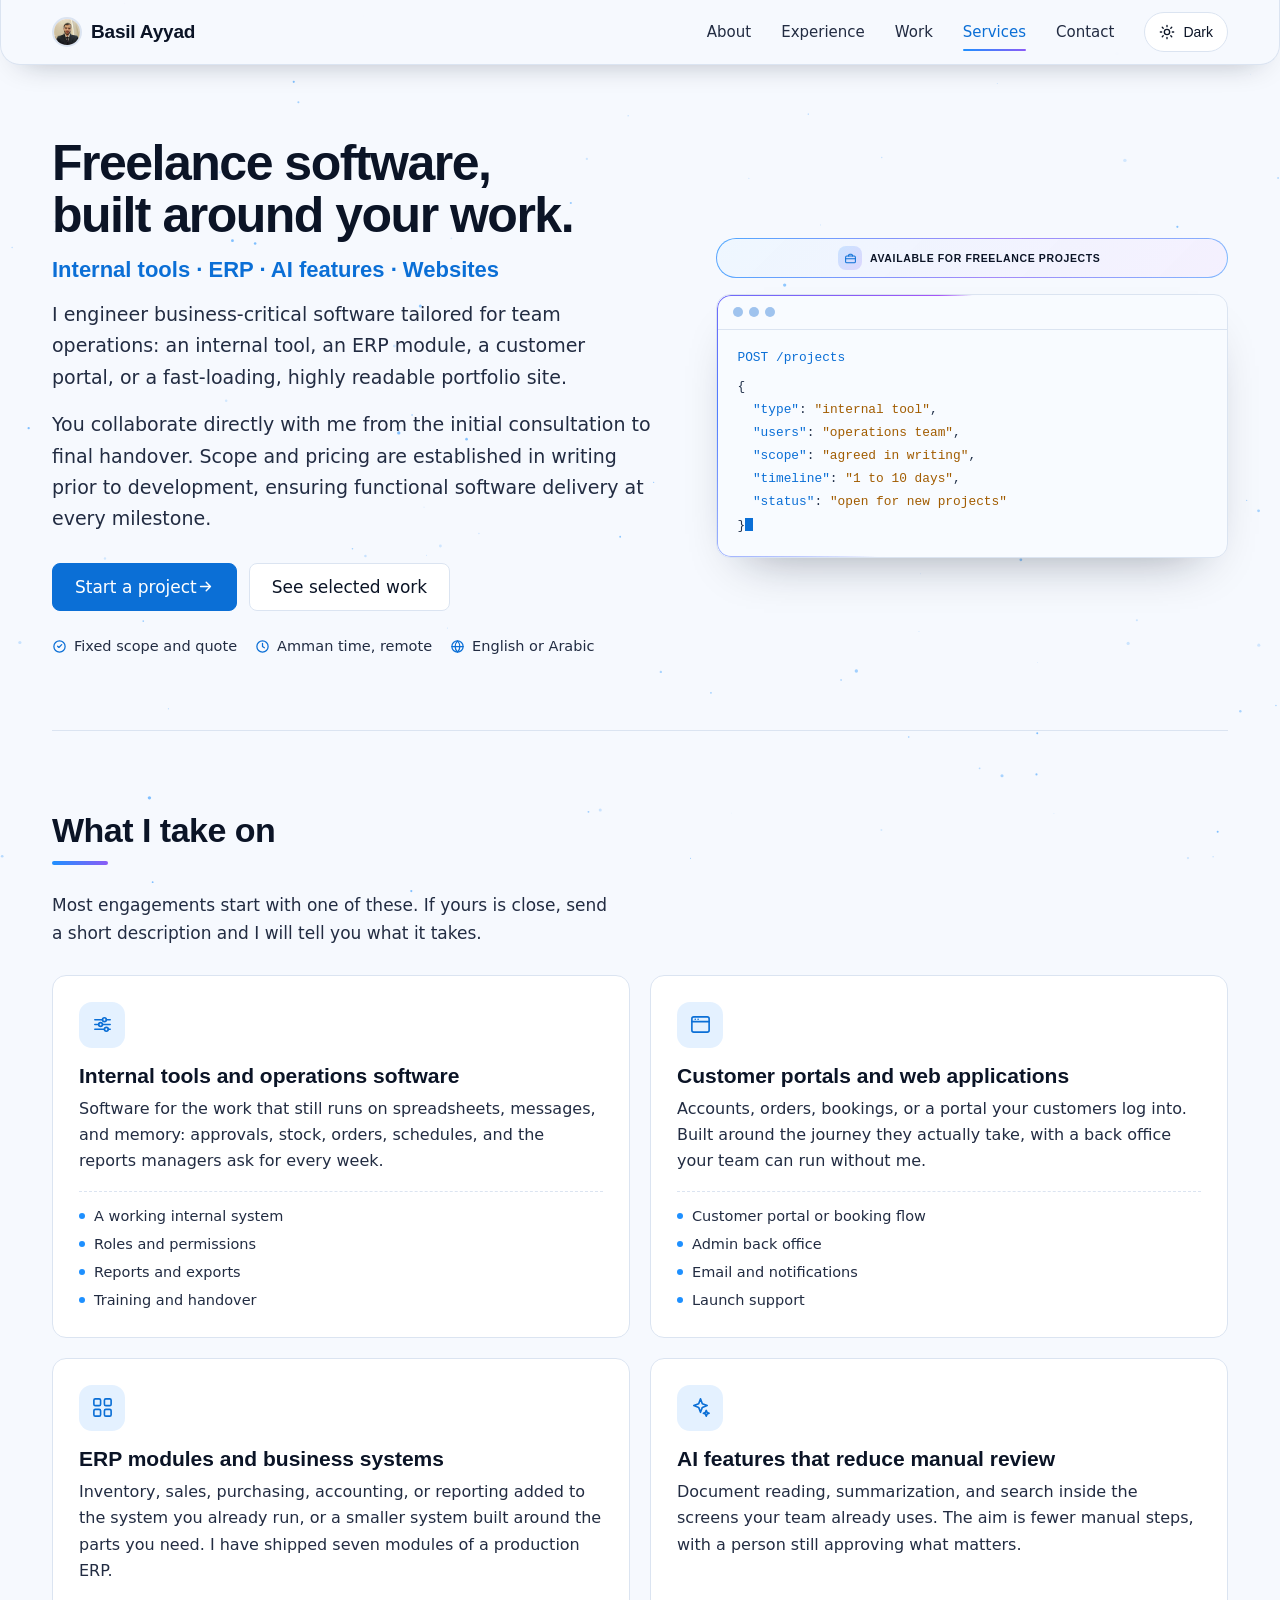
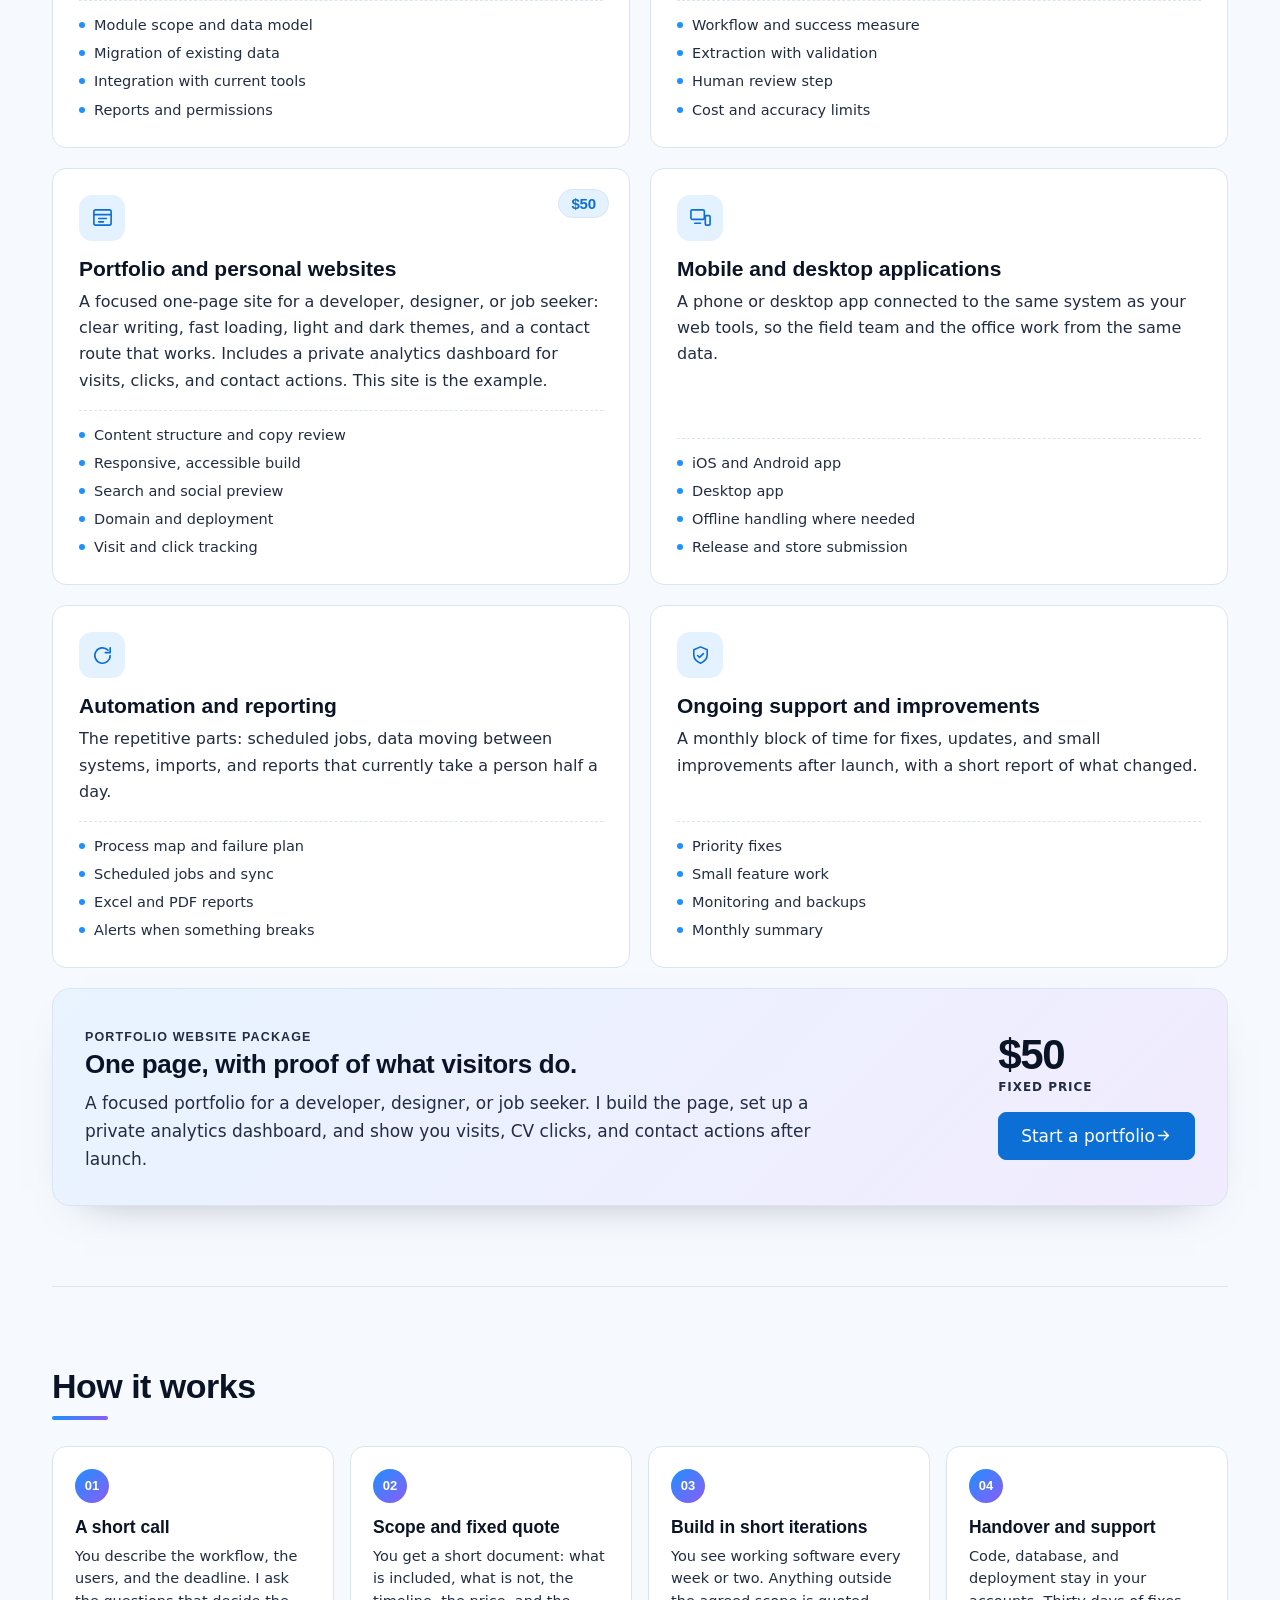
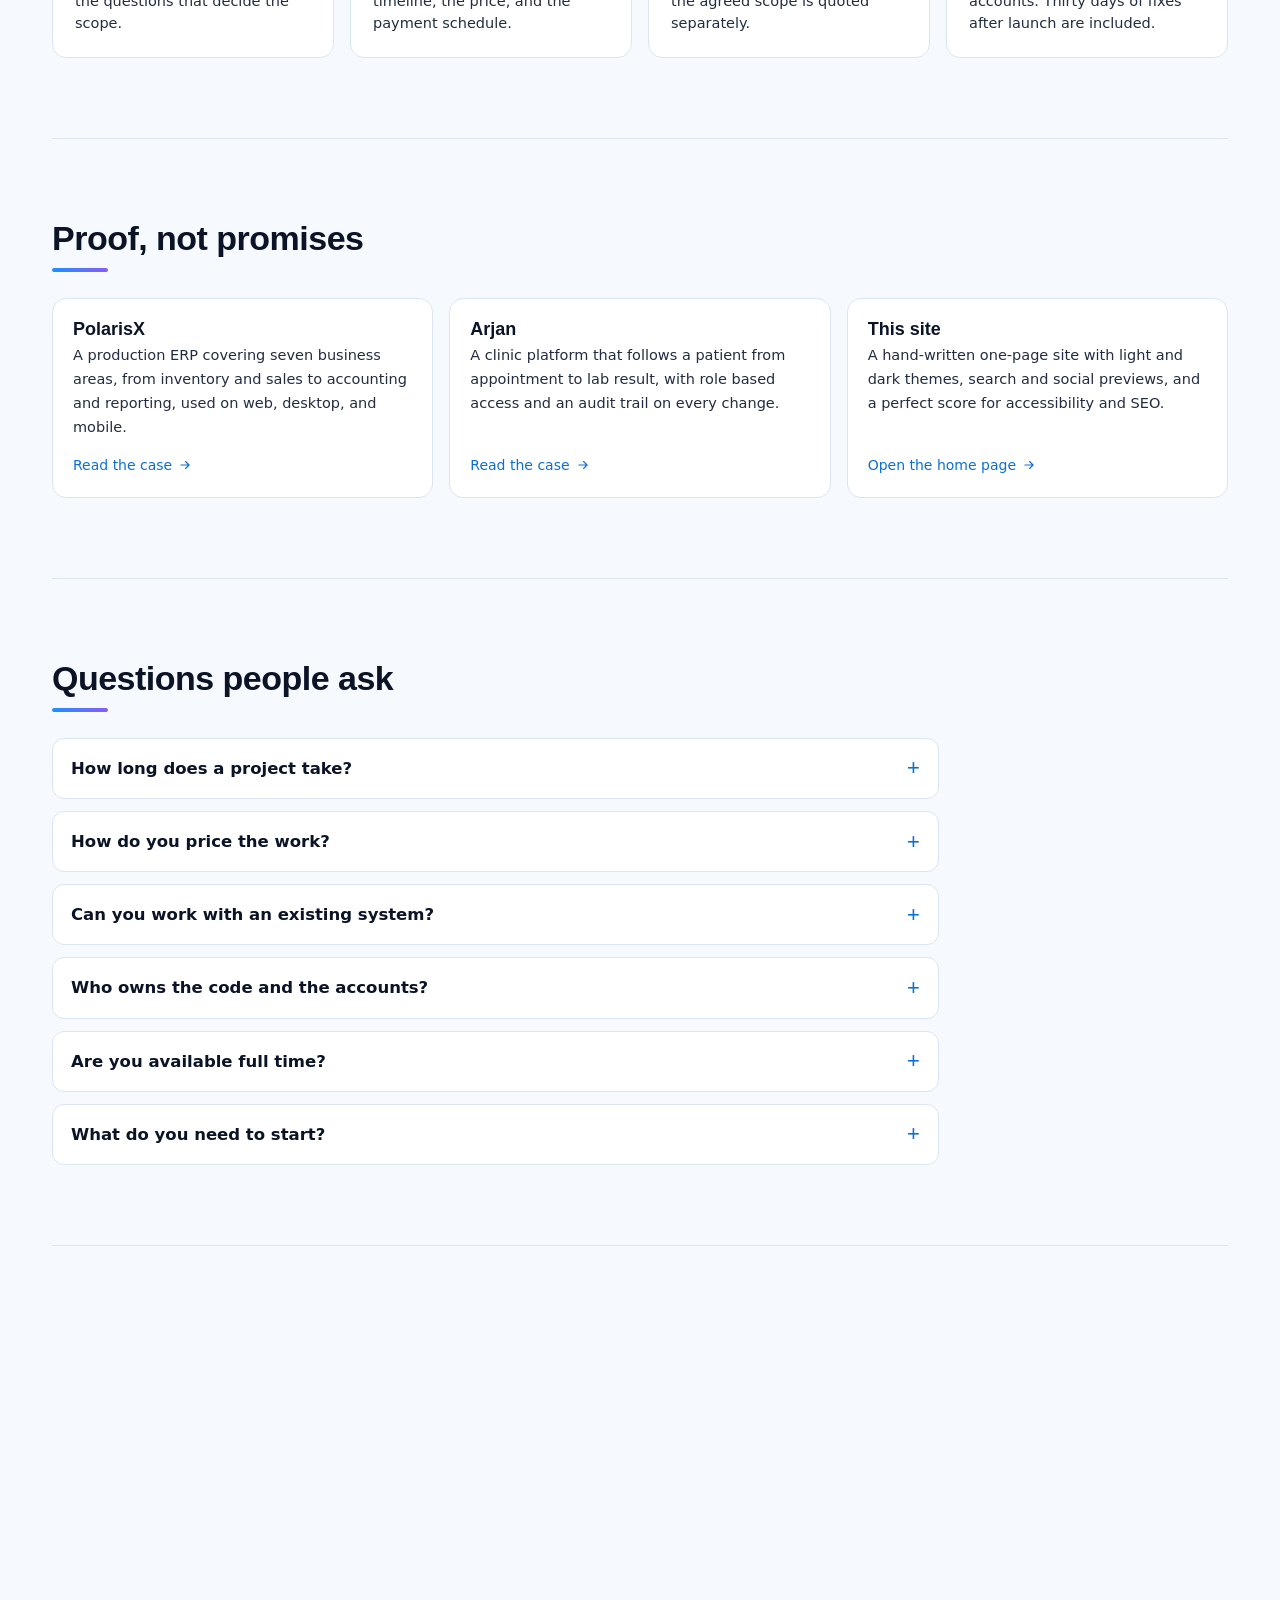
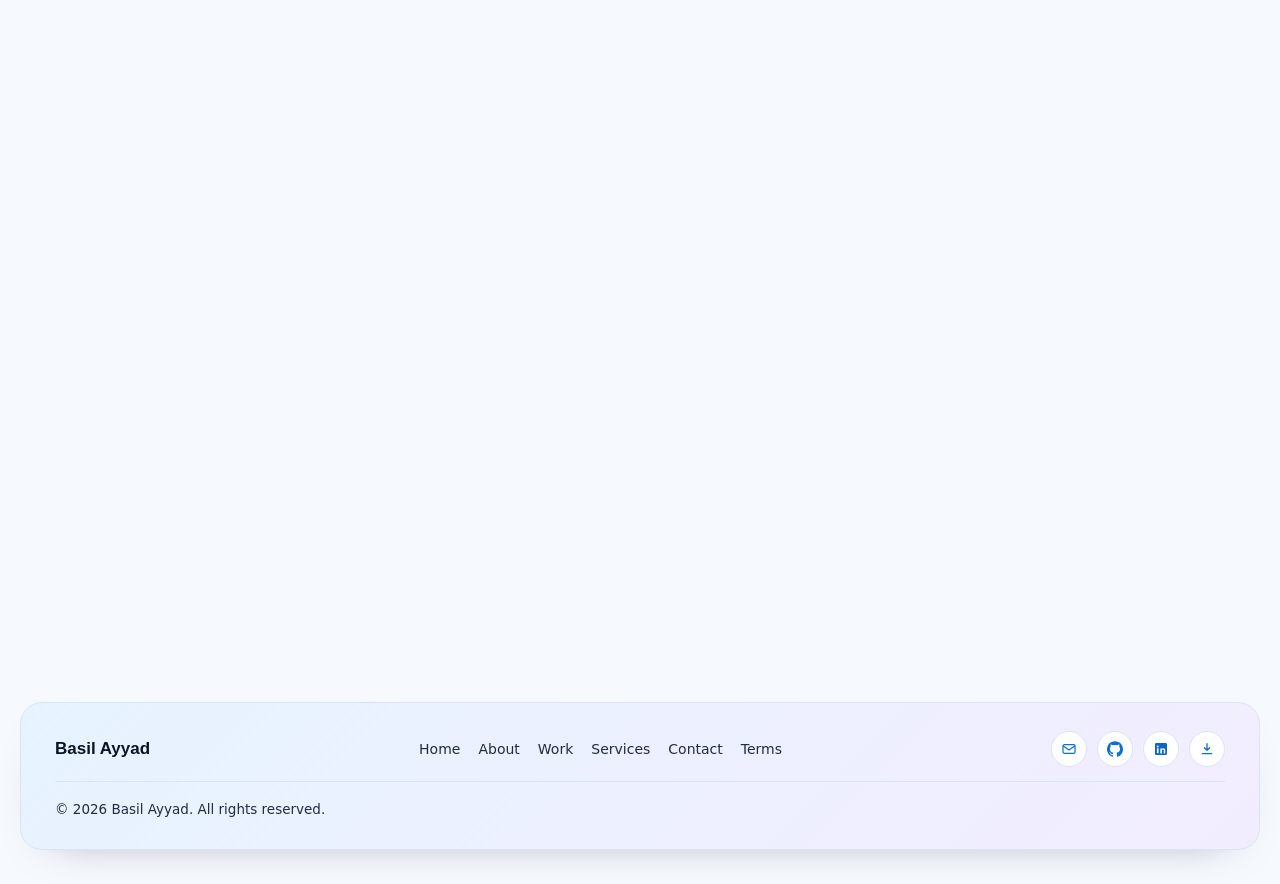
==== commit e6bbaf85: "Update project timeline to 1-10 days and refine hero lead copy" ====
--- a/services.html
+++ b/services.html
@@ -48,7 +48,7 @@
 <div class="page-hero-text">
 <h1 class="ent" style="--e:1">Freelance software,<br class="dt-br"> built around your work.</h1>
 <p class="role ent" style="--e:2">Internal tools · ERP · AI features · Websites</p>
-<p class="lead ent" style="--e:3">I build the software a team uses to run its work: an internal tool, an ERP module, a customer portal, or a portfolio site that has to load fast and read well.<span class="lp">You work directly with me from the first call to the handover. The scope and the price are agreed in writing before the work starts, and you see working software every week or two.</span></p>
+<p class="lead ent" style="--e:3">I engineer business-critical software tailored for team operations: an internal tool, an ERP module, a customer portal, or a fast-loading, highly readable portfolio site.<span class="lp">You collaborate directly with me from the initial consultation to final handover. Scope and pricing are established in writing prior to development, ensuring functional software delivery at every milestone.</span></p>
 <div class="cta ent" style="--e:4">
 <a class="btn main" href="#contact" data-track="services-cta">Start a project<svg viewBox="0 0 24 24" fill="none" stroke="currentColor" stroke-width="2" stroke-linecap="round" stroke-linejoin="round" aria-hidden="true" style="width:17px;height:17px"><path d="M5 12h14m0 0-6-6m6 6-6 6"/></svg></a>
 <a class="btn" href="index.html#work">See selected work</a>
@@ -61,7 +61,7 @@
 </div>
 <div class="console-wrap">
 <p class="avail avail-float ent" style="--e:0"><span class="shine" aria-hidden="true"></span><span class="avail-ico" aria-hidden="true"><svg viewBox="0 0 24 24" fill="none" stroke="currentColor" stroke-width="1.9" stroke-linecap="round" stroke-linejoin="round"><rect x="3" y="7.5" width="18" height="12.5" rx="2.2"/><path d="M8.5 7.5V6a2 2 0 0 1 2-2h3a2 2 0 0 1 2 2v1.5"/><path d="M3 12.5h18"/></svg></span>Available for freelance projects</p>
-<div class="console ent" style="--e:2" role="img" aria-label="A sample project request: internal tool for an operations team, fixed scope, 1 to 6 weeks">
+<div class="console ent" style="--e:2" role="img" aria-label="A sample project request: internal tool for an operations team, fixed scope, 1 to 10 days">
 <div class="top" aria-hidden="true"><b></b><b></b><b></b></div>
 <div class="body">
 <div class="req ln" style="--i:0">POST /projects</div>
@@ -69,7 +69,7 @@
 <span class="ln" style="--i:2">&nbsp;&nbsp;<span class="k">"type"</span>: <span class="s">"internal tool"</span>,</span>
 <span class="ln" style="--i:3">&nbsp;&nbsp;<span class="k">"users"</span>: <span class="s">"operations team"</span>,</span>
 <span class="ln" style="--i:4">&nbsp;&nbsp;<span class="k">"scope"</span>: <span class="s">"agreed in writing"</span>,</span>
-<span class="ln" style="--i:5">&nbsp;&nbsp;<span class="k">"timeline"</span>: <span class="s">"1 to 6 weeks"</span>,</span>
+<span class="ln" style="--i:5">&nbsp;&nbsp;<span class="k">"timeline"</span>: <span class="s">"1 to 10 days"</span>,</span>
 <span class="ln" style="--i:6">&nbsp;&nbsp;<span class="k">"status"</span>: <span class="s">"open for new projects"</span></span>
 <span class="ln" style="--i:7">}<span class="cur" aria-hidden="true"></span></span>
 </div></div>
@@ -163,7 +163,7 @@
 <section id="faq">
 <h2 class="rv">Questions people ask</h2>
 <div class="faq">
-<details class="rv"><summary>How long does a project take?</summary><p>Most projects take 1 to 6 weeks. Larger ERP work is split into phases, and I confirm the timeline after the first call.</p></details>
+<details class="rv"><summary>How long does a project take?</summary><p>Most projects take 1 to 10 days. Larger ERP work is split into phases, and I confirm the timeline after the first call.</p></details>
 <details class="rv"><summary>How do you price the work?</summary><p>A fixed price per project once the scope is agreed. For ongoing work, a monthly block of hours. I ask for 40% upfront, with the rest tied to milestones.</p></details>
 <details class="rv"><summary>Can you work with an existing system?</summary><p>Yes. I review the current setup first, then write down what I would change before changing it. If it is not something I can work with safely, I will say so.</p></details>
 <details class="rv"><summary>Who owns the code and the accounts?</summary><p>You do. Repositories, domains, and deployment accounts stay in your name, and I work with your accounts where possible.</p></details>
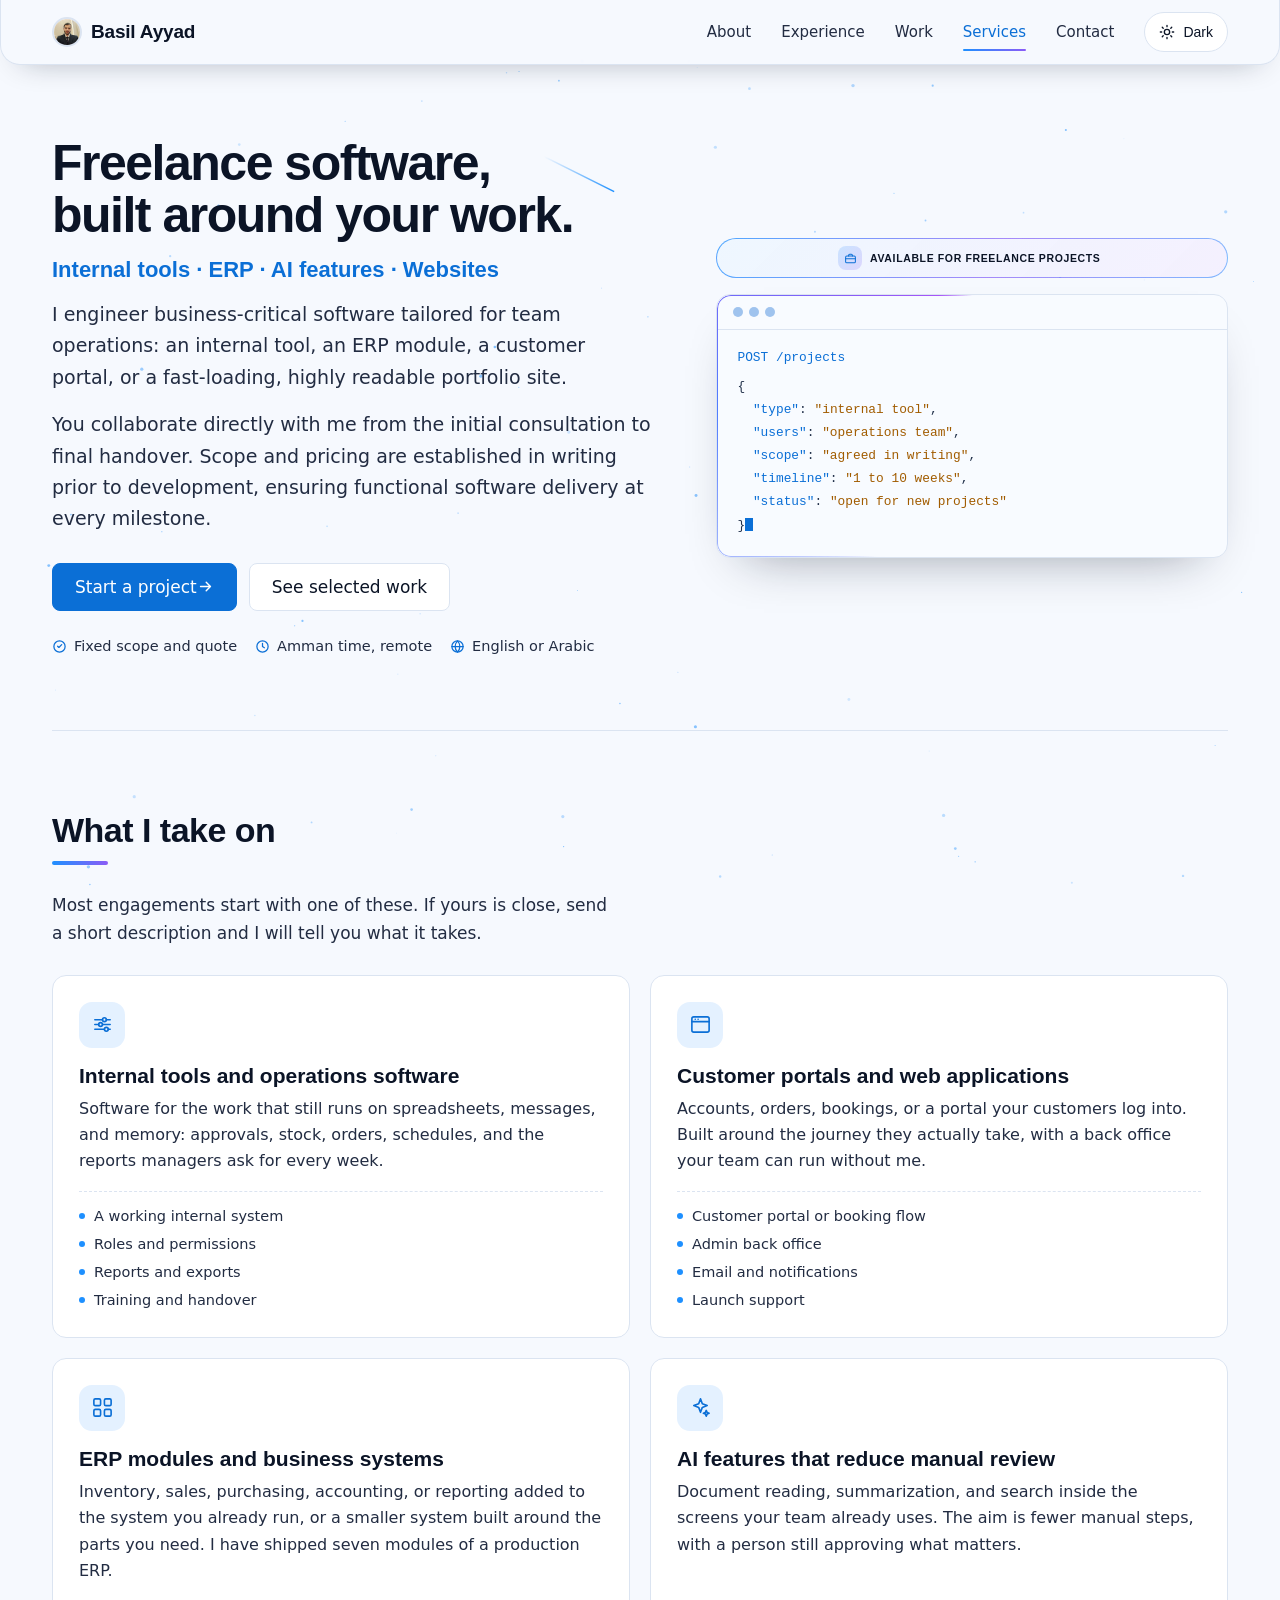
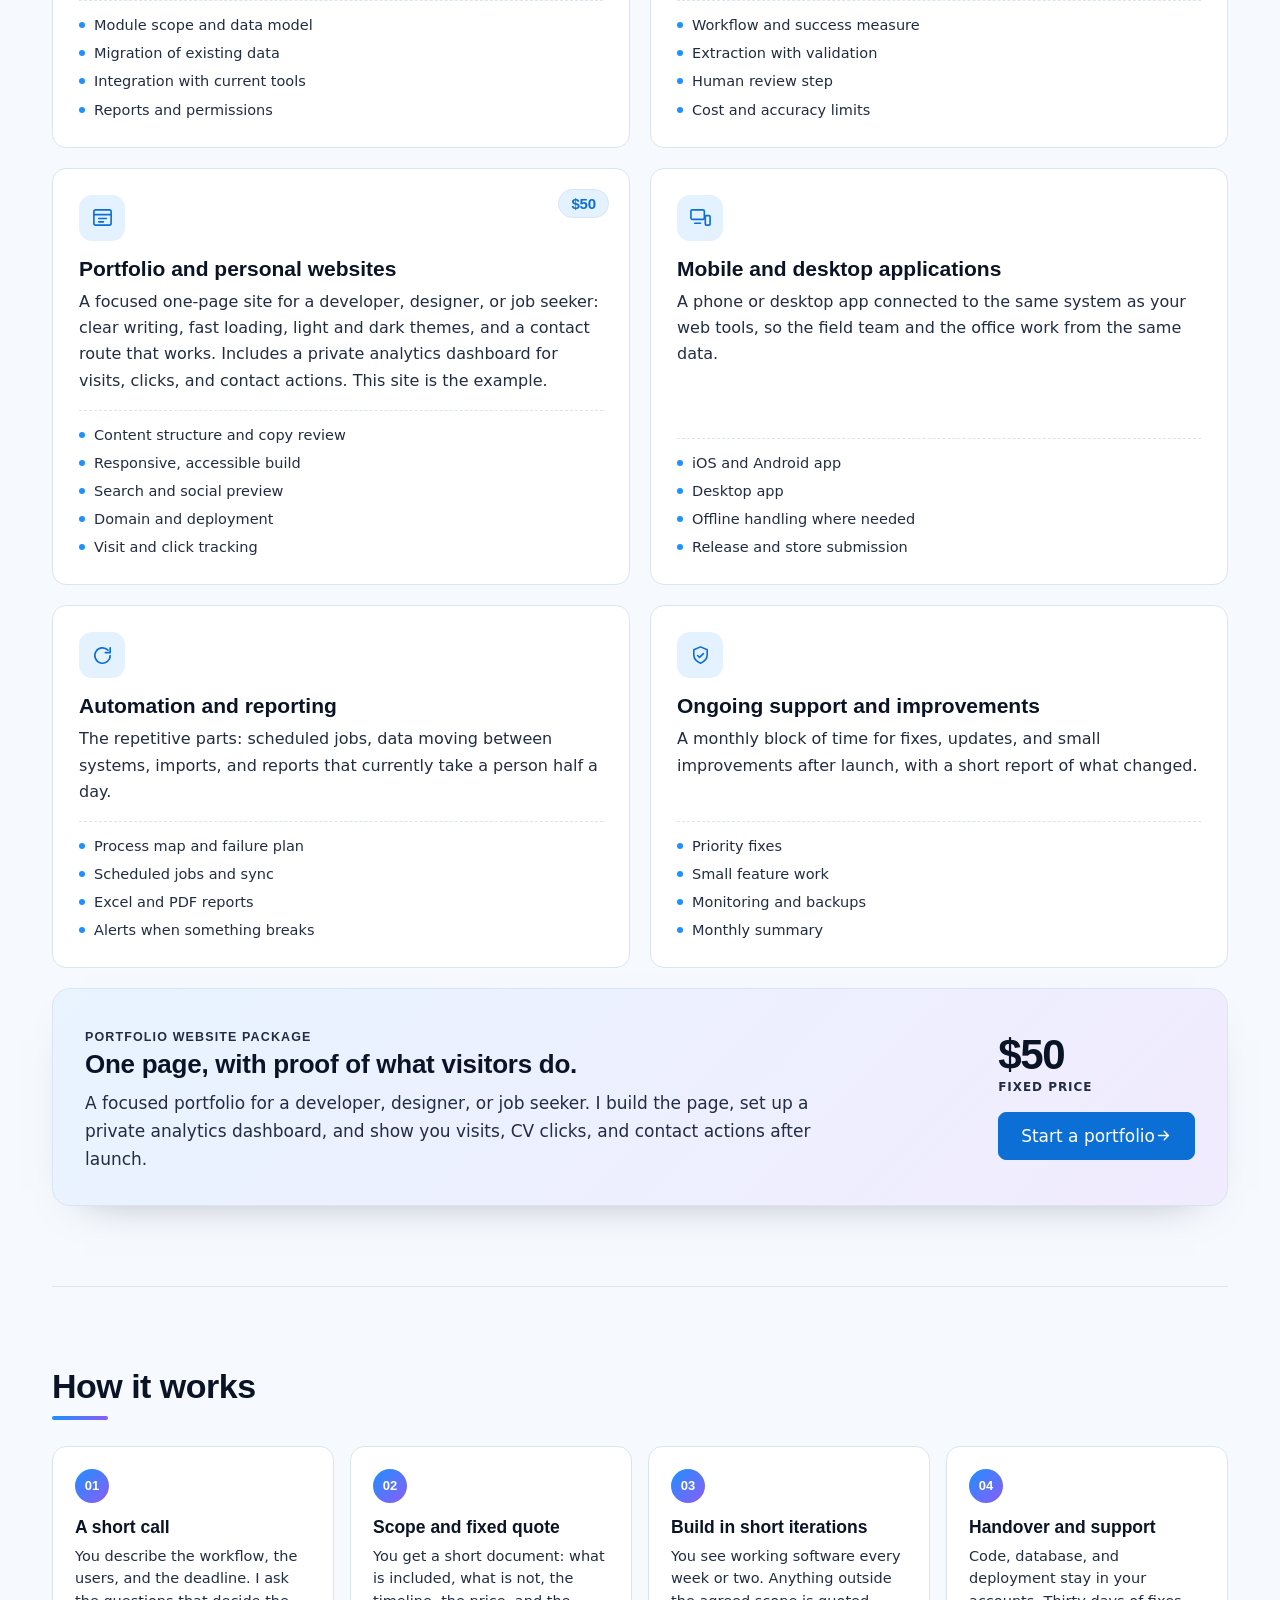
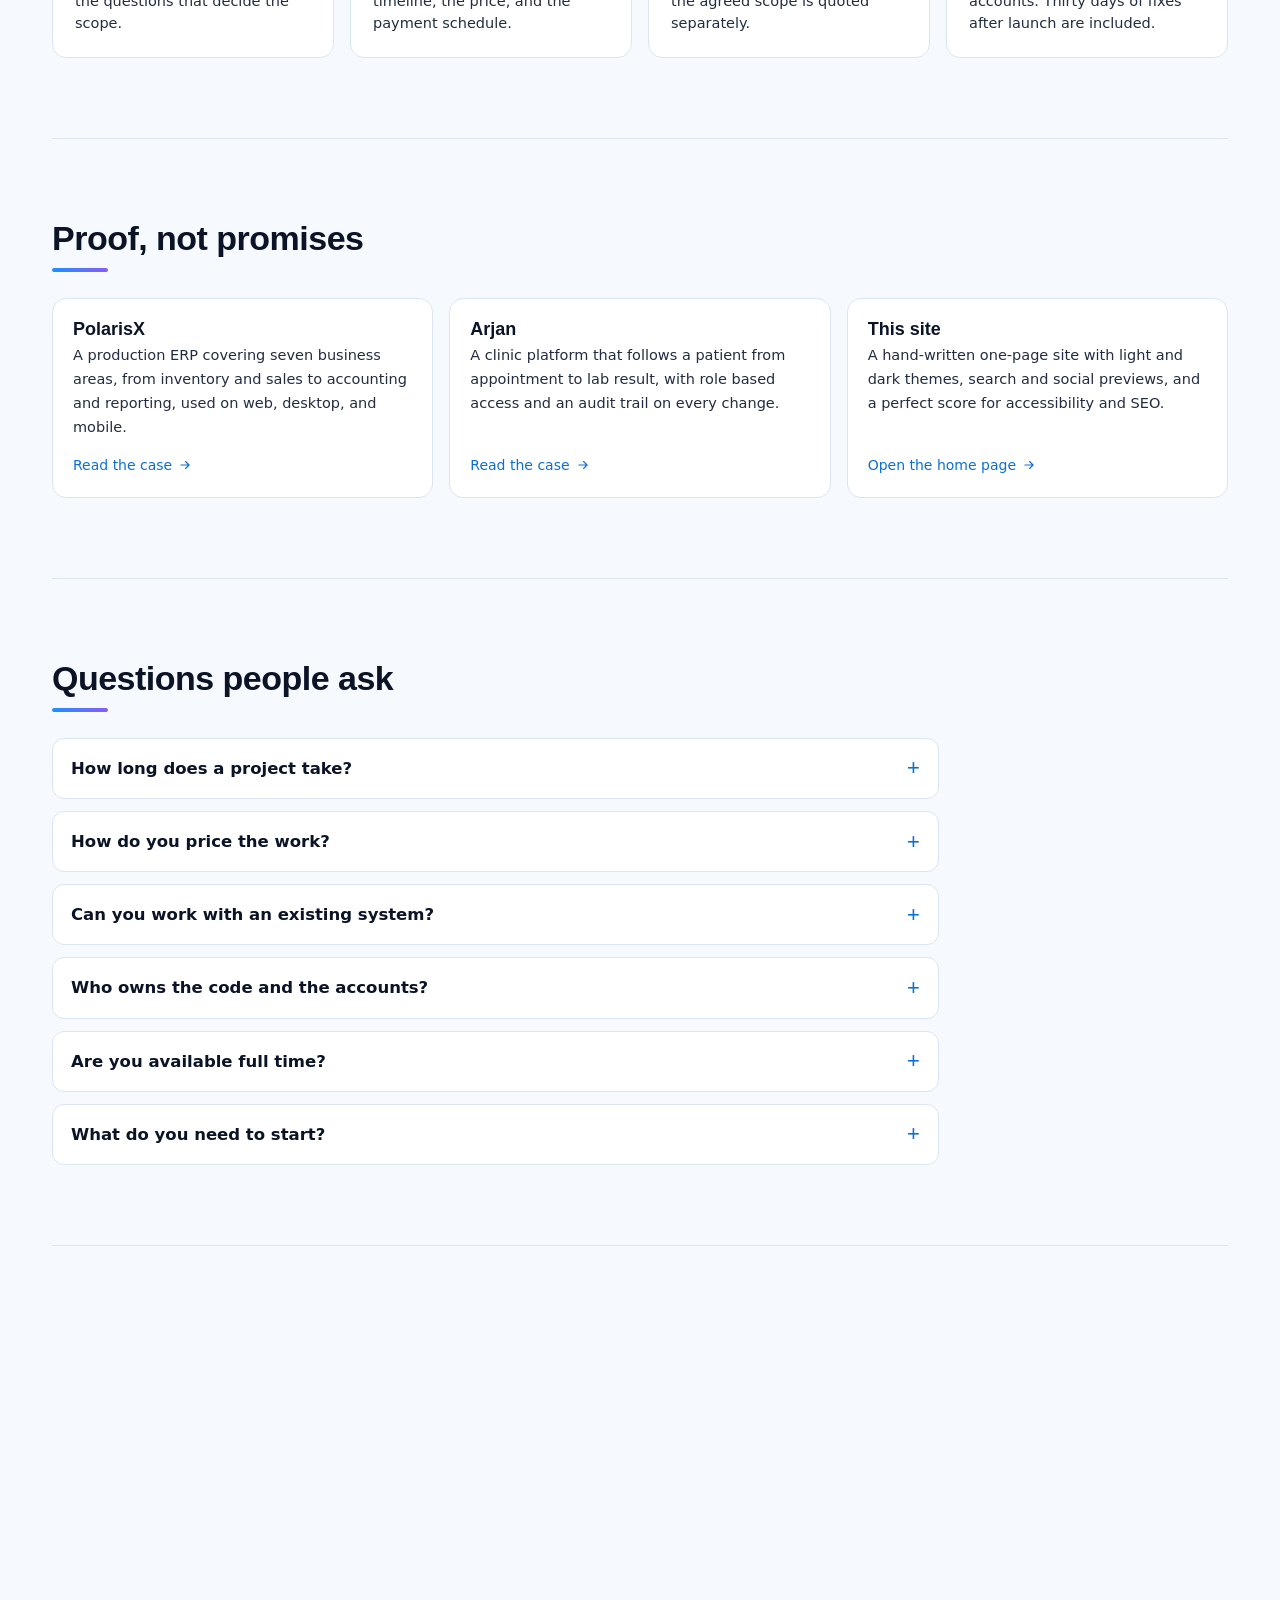
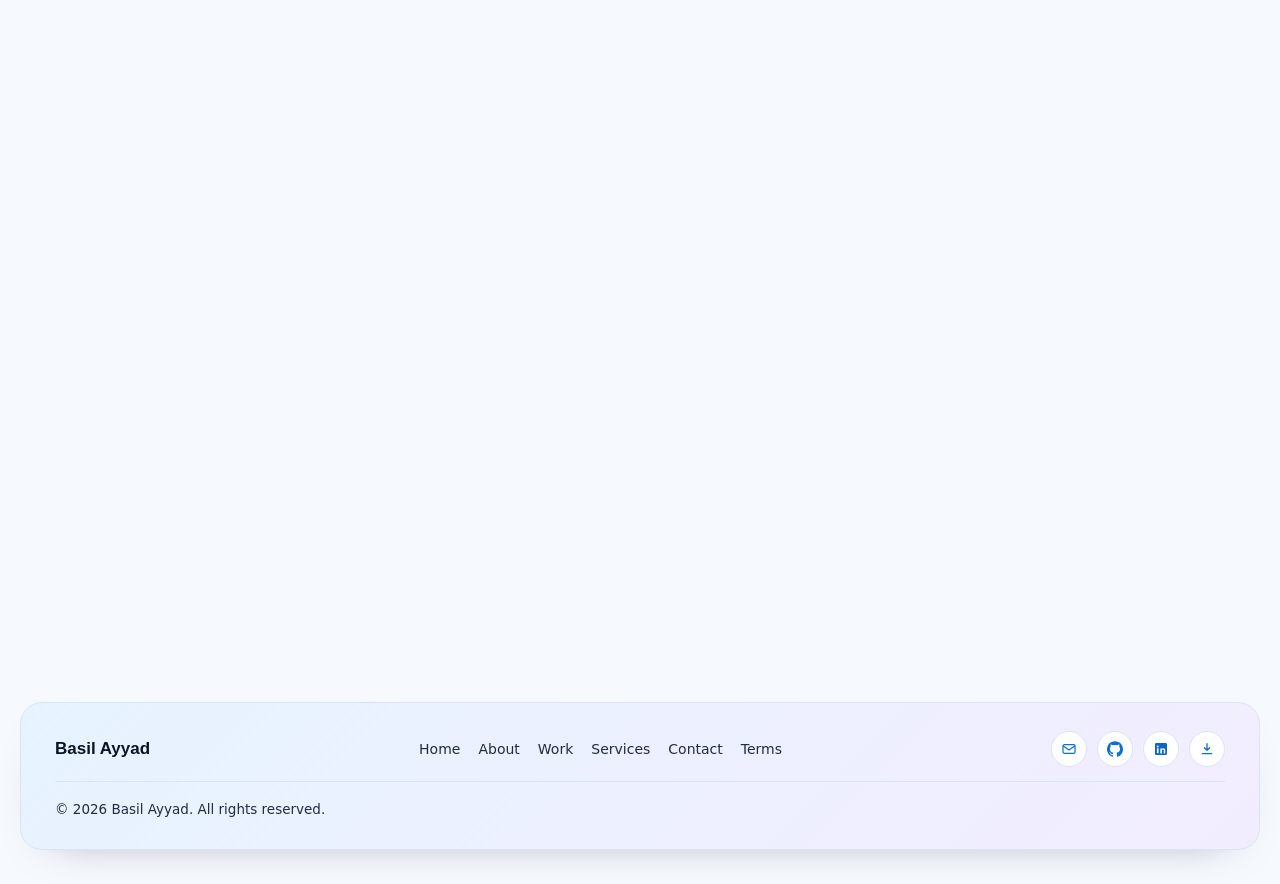
==== commit 09852be9: "Update project timeline from 1-10 days to 1-10 weeks" ====
--- a/services.html
+++ b/services.html
@@ -61,7 +61,7 @@
 </div>
 <div class="console-wrap">
 <p class="avail avail-float ent" style="--e:0"><span class="shine" aria-hidden="true"></span><span class="avail-ico" aria-hidden="true"><svg viewBox="0 0 24 24" fill="none" stroke="currentColor" stroke-width="1.9" stroke-linecap="round" stroke-linejoin="round"><rect x="3" y="7.5" width="18" height="12.5" rx="2.2"/><path d="M8.5 7.5V6a2 2 0 0 1 2-2h3a2 2 0 0 1 2 2v1.5"/><path d="M3 12.5h18"/></svg></span>Available for freelance projects</p>
-<div class="console ent" style="--e:2" role="img" aria-label="A sample project request: internal tool for an operations team, fixed scope, 1 to 10 days">
+<div class="console ent" style="--e:2" role="img" aria-label="A sample project request: internal tool for an operations team, fixed scope, 1 to 10 weeks">
 <div class="top" aria-hidden="true"><b></b><b></b><b></b></div>
 <div class="body">
 <div class="req ln" style="--i:0">POST /projects</div>
@@ -69,7 +69,7 @@
 <span class="ln" style="--i:2">&nbsp;&nbsp;<span class="k">"type"</span>: <span class="s">"internal tool"</span>,</span>
 <span class="ln" style="--i:3">&nbsp;&nbsp;<span class="k">"users"</span>: <span class="s">"operations team"</span>,</span>
 <span class="ln" style="--i:4">&nbsp;&nbsp;<span class="k">"scope"</span>: <span class="s">"agreed in writing"</span>,</span>
-<span class="ln" style="--i:5">&nbsp;&nbsp;<span class="k">"timeline"</span>: <span class="s">"1 to 10 days"</span>,</span>
+<span class="ln" style="--i:5">&nbsp;&nbsp;<span class="k">"timeline"</span>: <span class="s">"1 to 10 weeks"</span>,</span>
 <span class="ln" style="--i:6">&nbsp;&nbsp;<span class="k">"status"</span>: <span class="s">"open for new projects"</span></span>
 <span class="ln" style="--i:7">}<span class="cur" aria-hidden="true"></span></span>
 </div></div>
@@ -163,7 +163,7 @@
 <section id="faq">
 <h2 class="rv">Questions people ask</h2>
 <div class="faq">
-<details class="rv"><summary>How long does a project take?</summary><p>Most projects take 1 to 10 days. Larger ERP work is split into phases, and I confirm the timeline after the first call.</p></details>
+<details class="rv"><summary>How long does a project take?</summary><p>Most projects take 1 to 10 weeks. Larger ERP work is split into phases, and I confirm the timeline after the first call.</p></details>
 <details class="rv"><summary>How do you price the work?</summary><p>A fixed price per project once the scope is agreed. For ongoing work, a monthly block of hours. I ask for 40% upfront, with the rest tied to milestones.</p></details>
 <details class="rv"><summary>Can you work with an existing system?</summary><p>Yes. I review the current setup first, then write down what I would change before changing it. If it is not something I can work with safely, I will say so.</p></details>
 <details class="rv"><summary>Who owns the code and the accounts?</summary><p>You do. Repositories, domains, and deployment accounts stay in your name, and I work with your accounts where possible.</p></details>
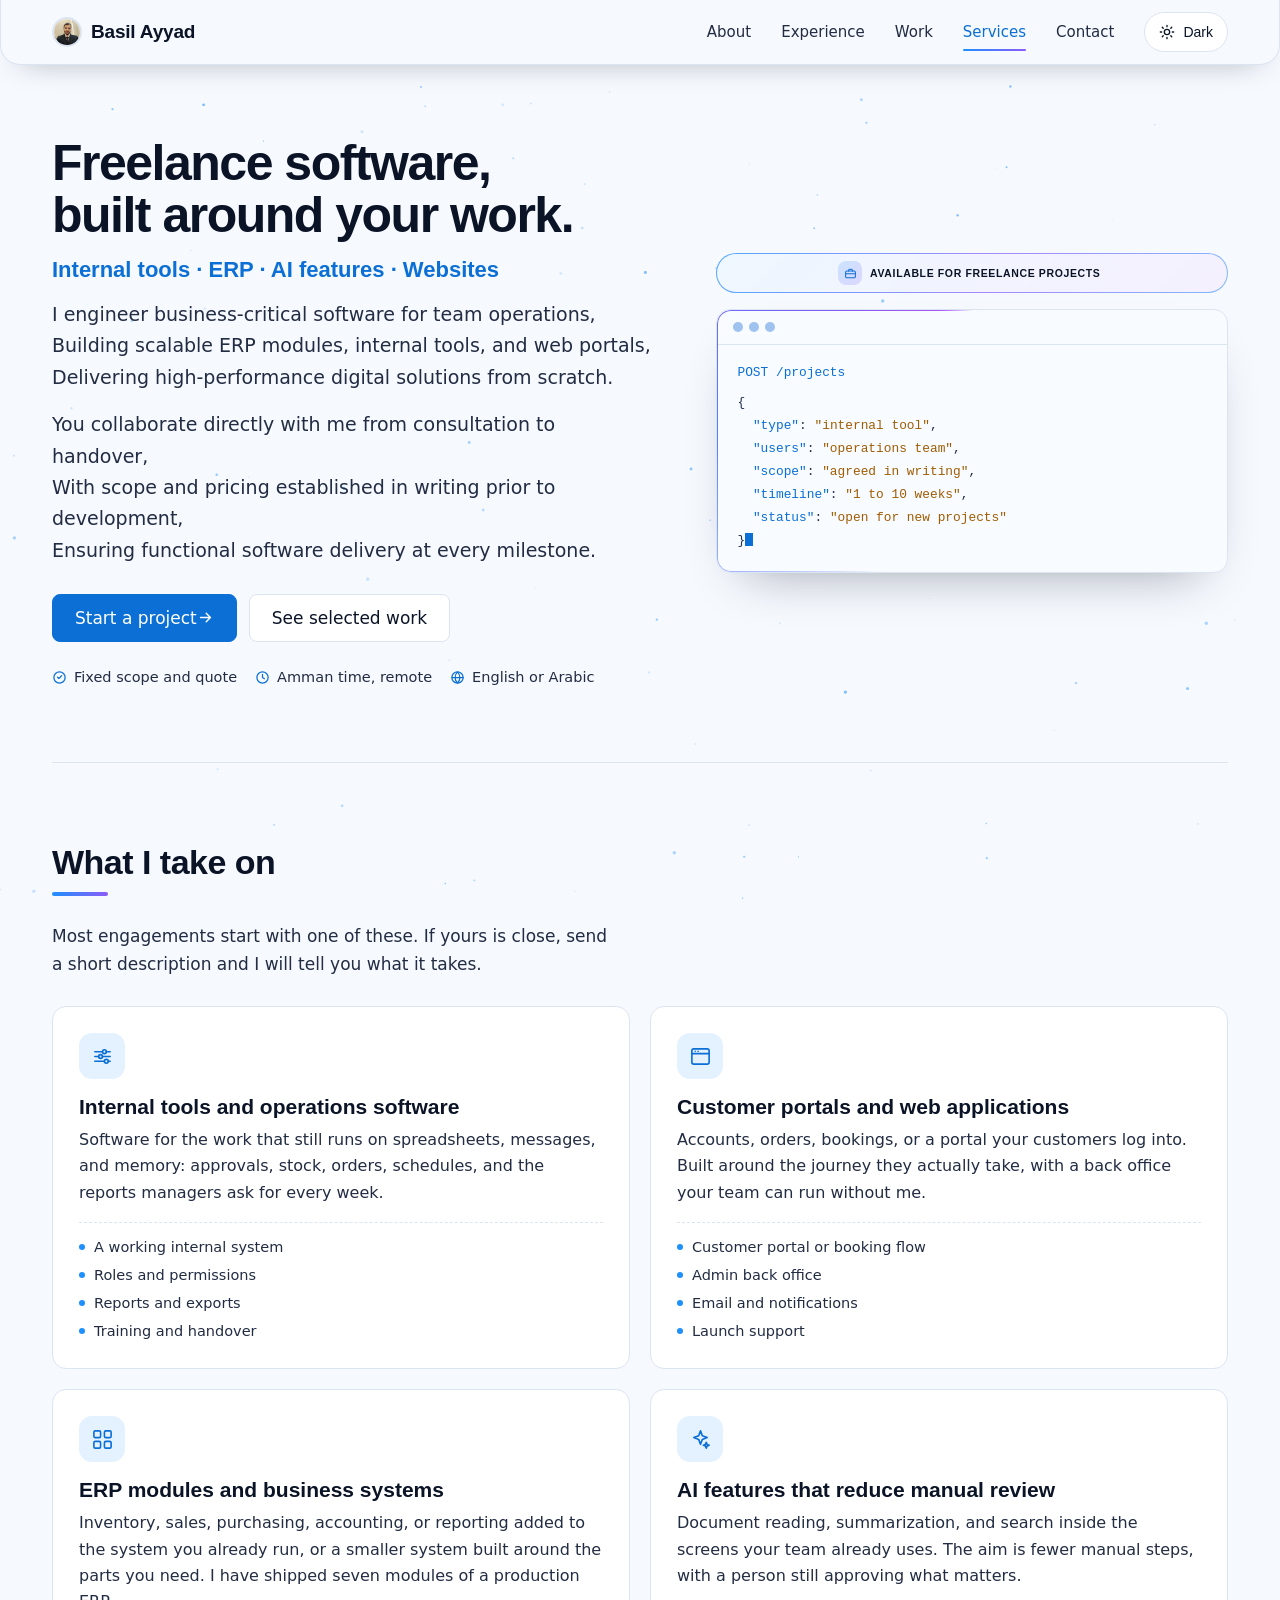
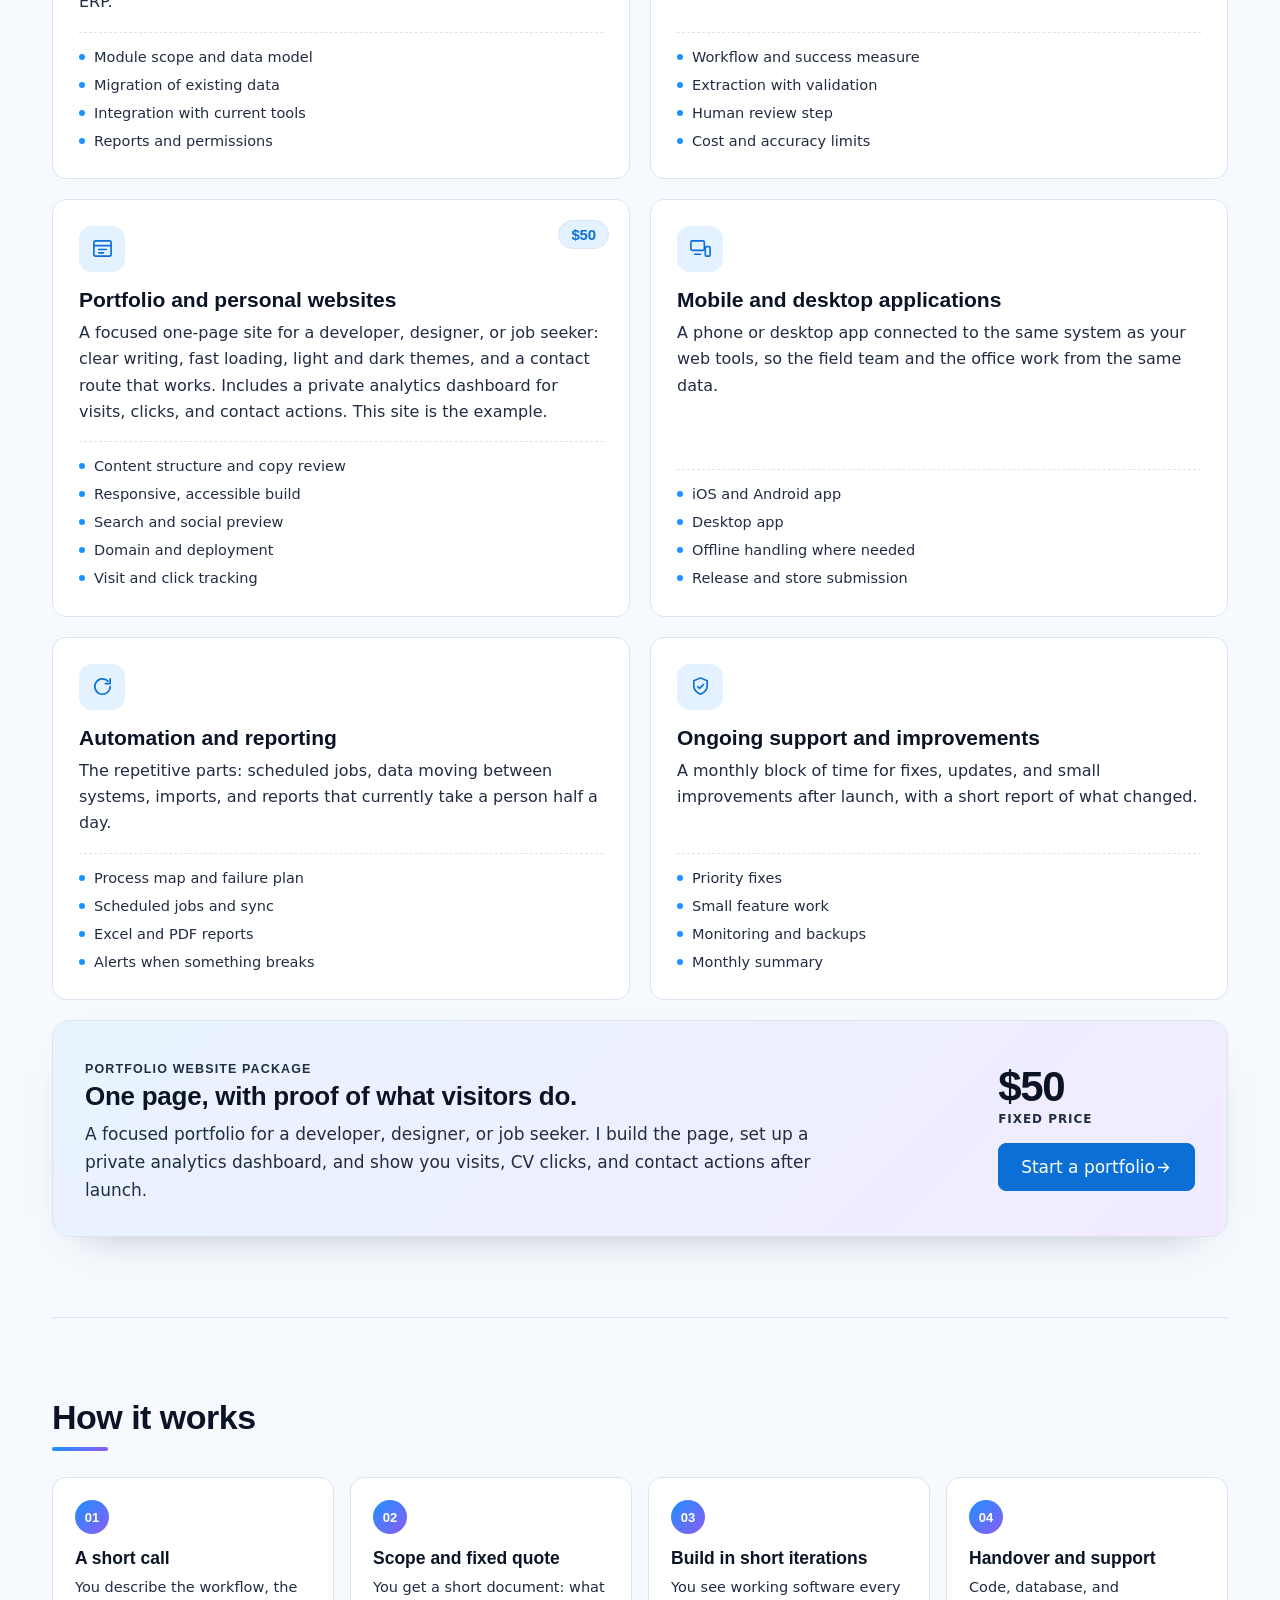
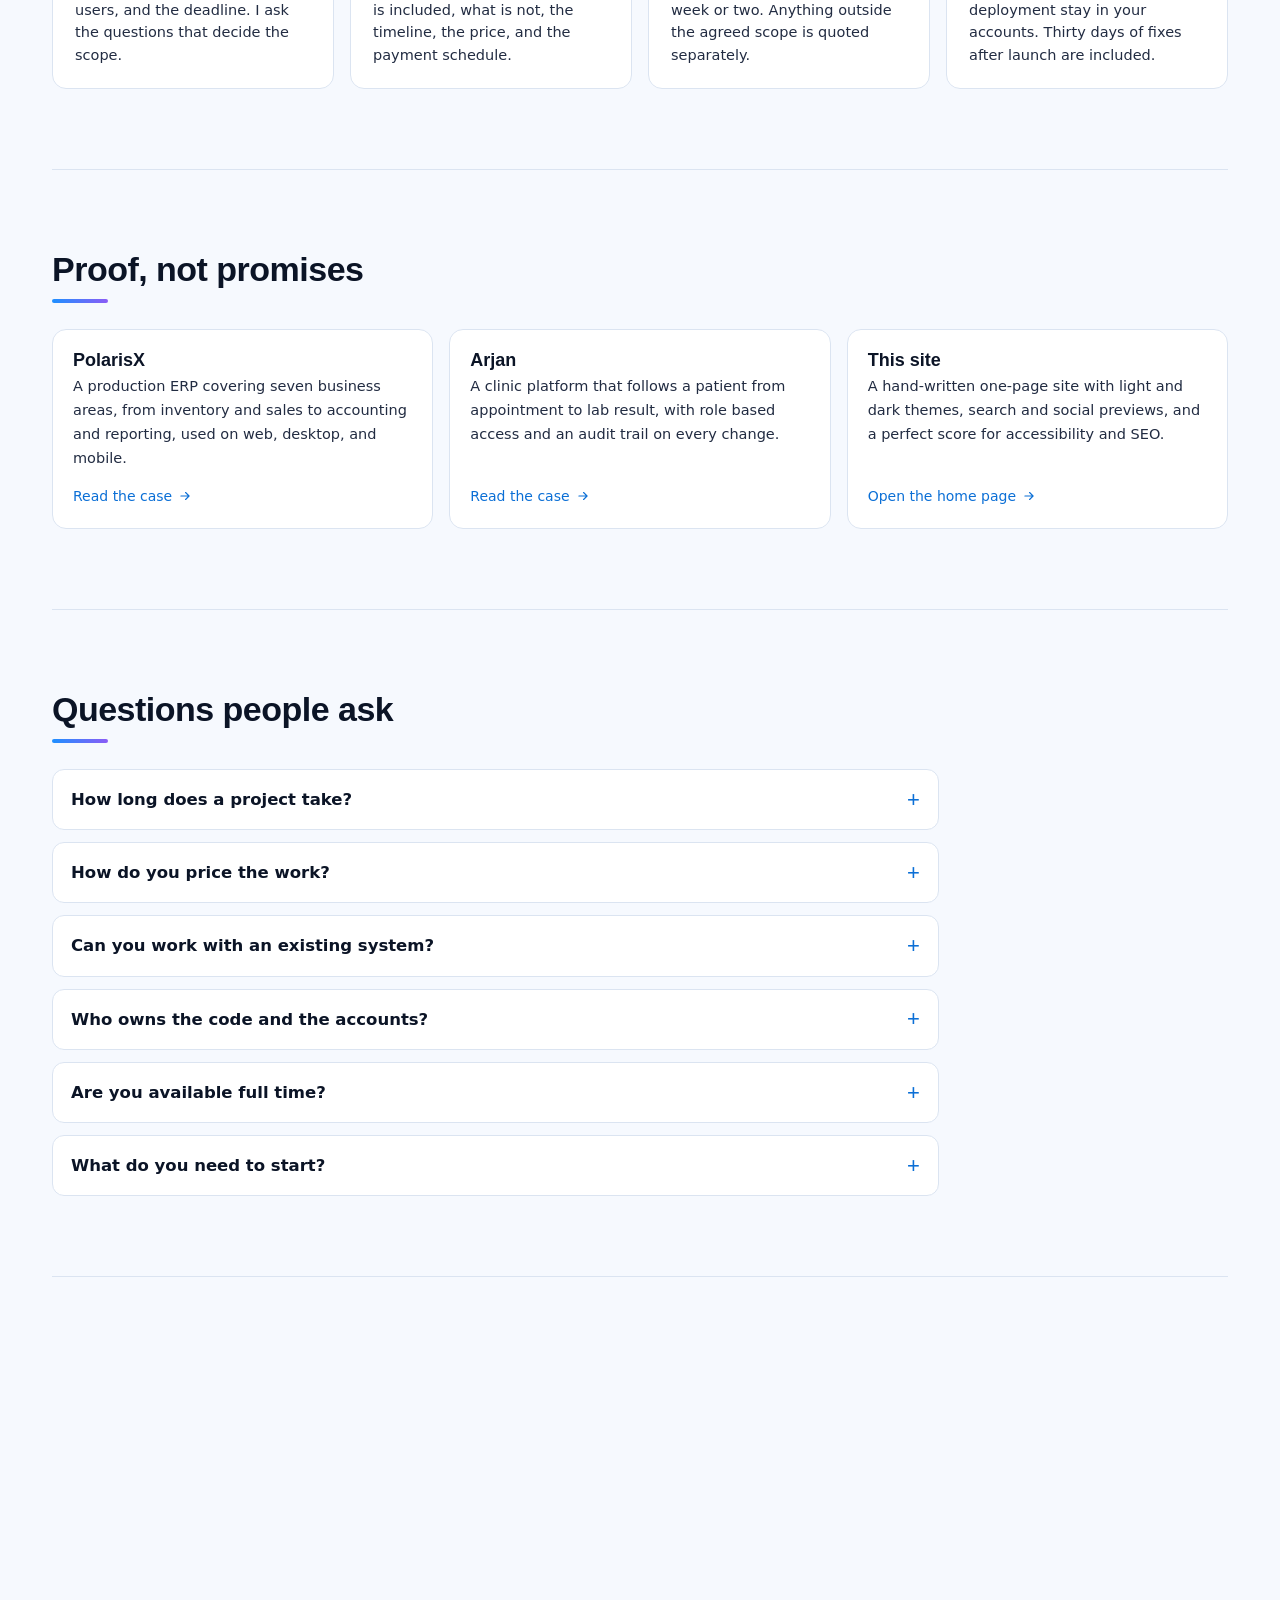
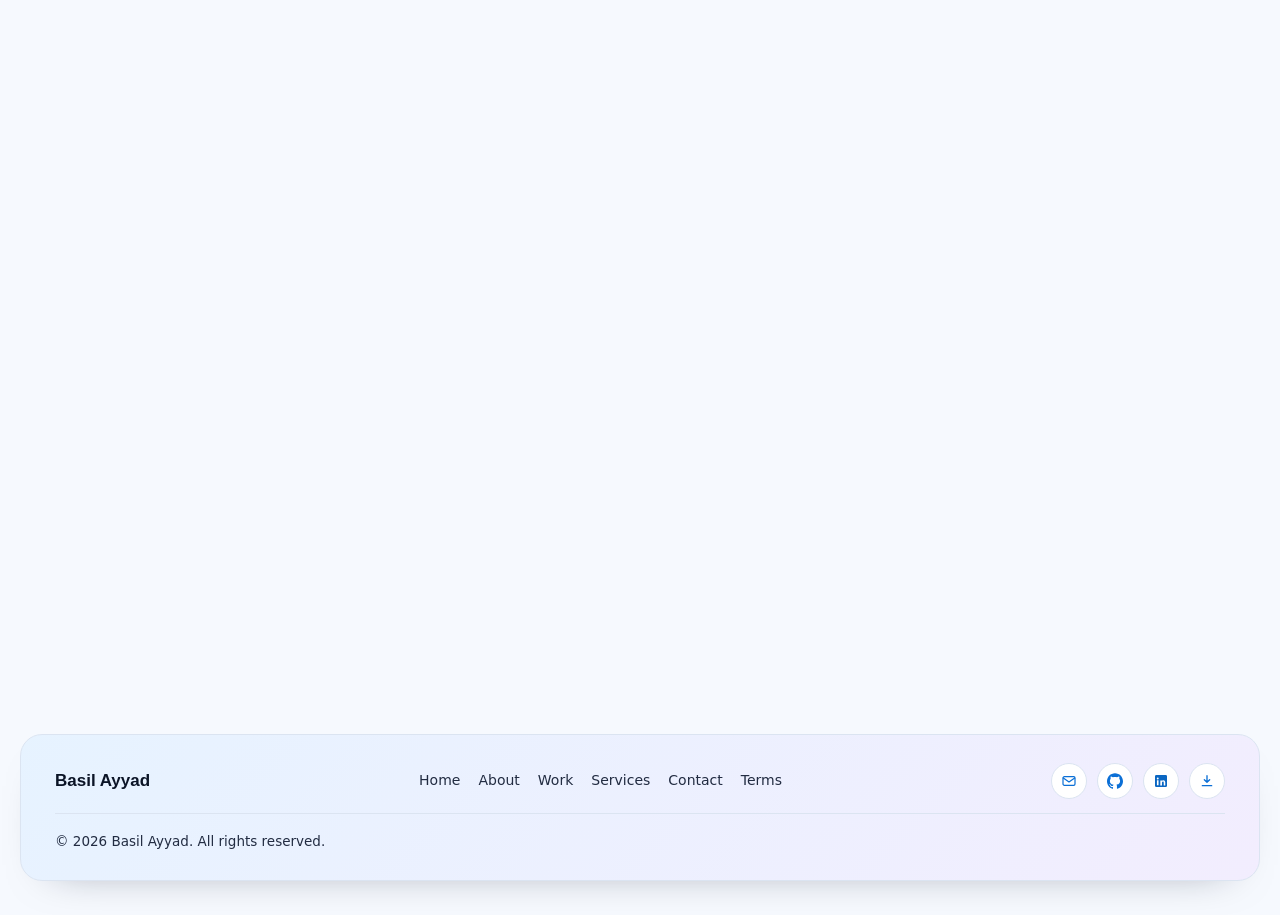
==== commit 8685bb68: "Format hero lead copy with professional parallel structure and clean line breaks" ====
--- a/services.html
+++ b/services.html
@@ -48,7 +48,12 @@
 <div class="page-hero-text">
 <h1 class="ent" style="--e:1">Freelance software,<br class="dt-br"> built around your work.</h1>
 <p class="role ent" style="--e:2">Internal tools · ERP · AI features · Websites</p>
-<p class="lead ent" style="--e:3">I engineer business-critical software tailored for team operations: an internal tool, an ERP module, a customer portal, or a fast-loading, highly readable portfolio site.<span class="lp">You collaborate directly with me from the initial consultation to final handover. Scope and pricing are established in writing prior to development, ensuring functional software delivery at every milestone.</span></p>
+<p class="lead ent" style="--e:3">I engineer business-critical software for team operations,<br>
+Building scalable ERP modules, internal tools, and web portals,<br>
+Delivering high-performance digital solutions from scratch.<br>
+<span class="lp">You collaborate directly with me from consultation to handover,<br>
+With scope and pricing established in writing prior to development,<br>
+Ensuring functional software delivery at every milestone.</span></p>
 <div class="cta ent" style="--e:4">
 <a class="btn main" href="#contact" data-track="services-cta">Start a project<svg viewBox="0 0 24 24" fill="none" stroke="currentColor" stroke-width="2" stroke-linecap="round" stroke-linejoin="round" aria-hidden="true" style="width:17px;height:17px"><path d="M5 12h14m0 0-6-6m6 6-6 6"/></svg></a>
 <a class="btn" href="index.html#work">See selected work</a>
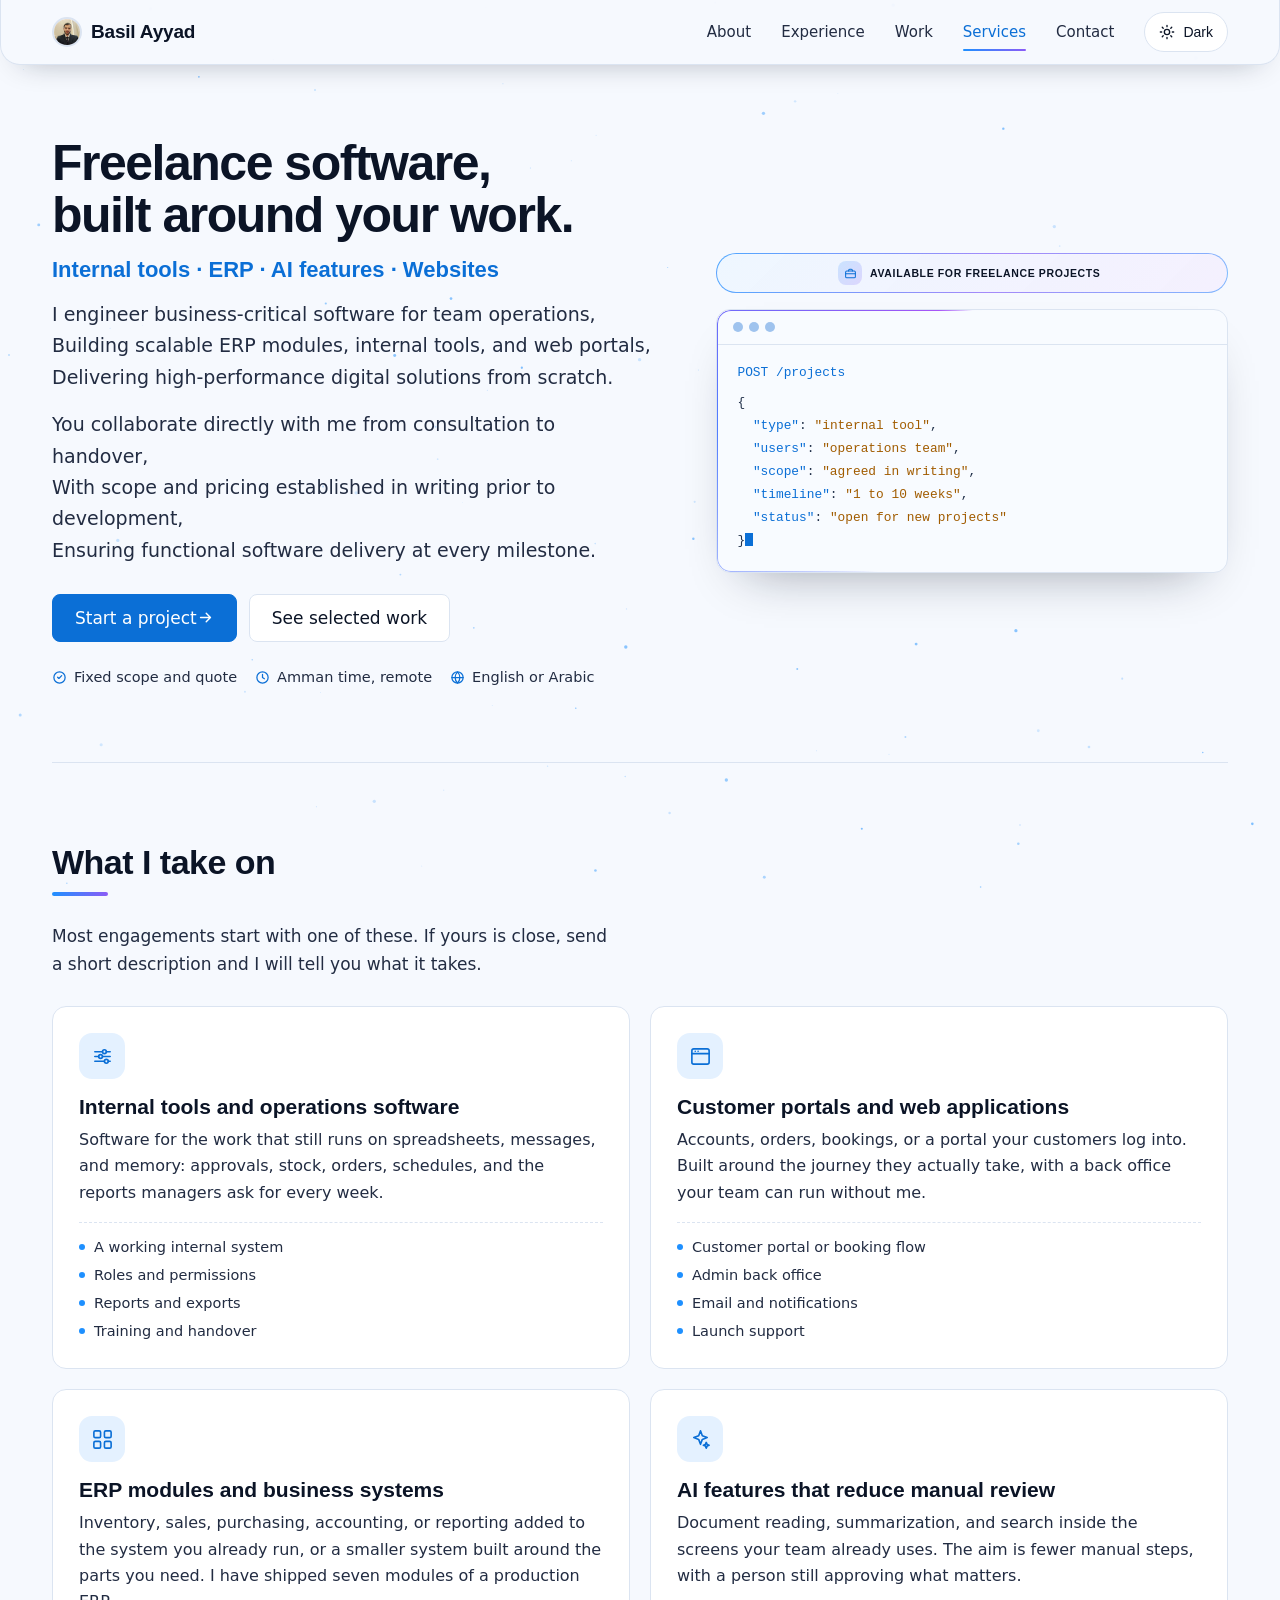
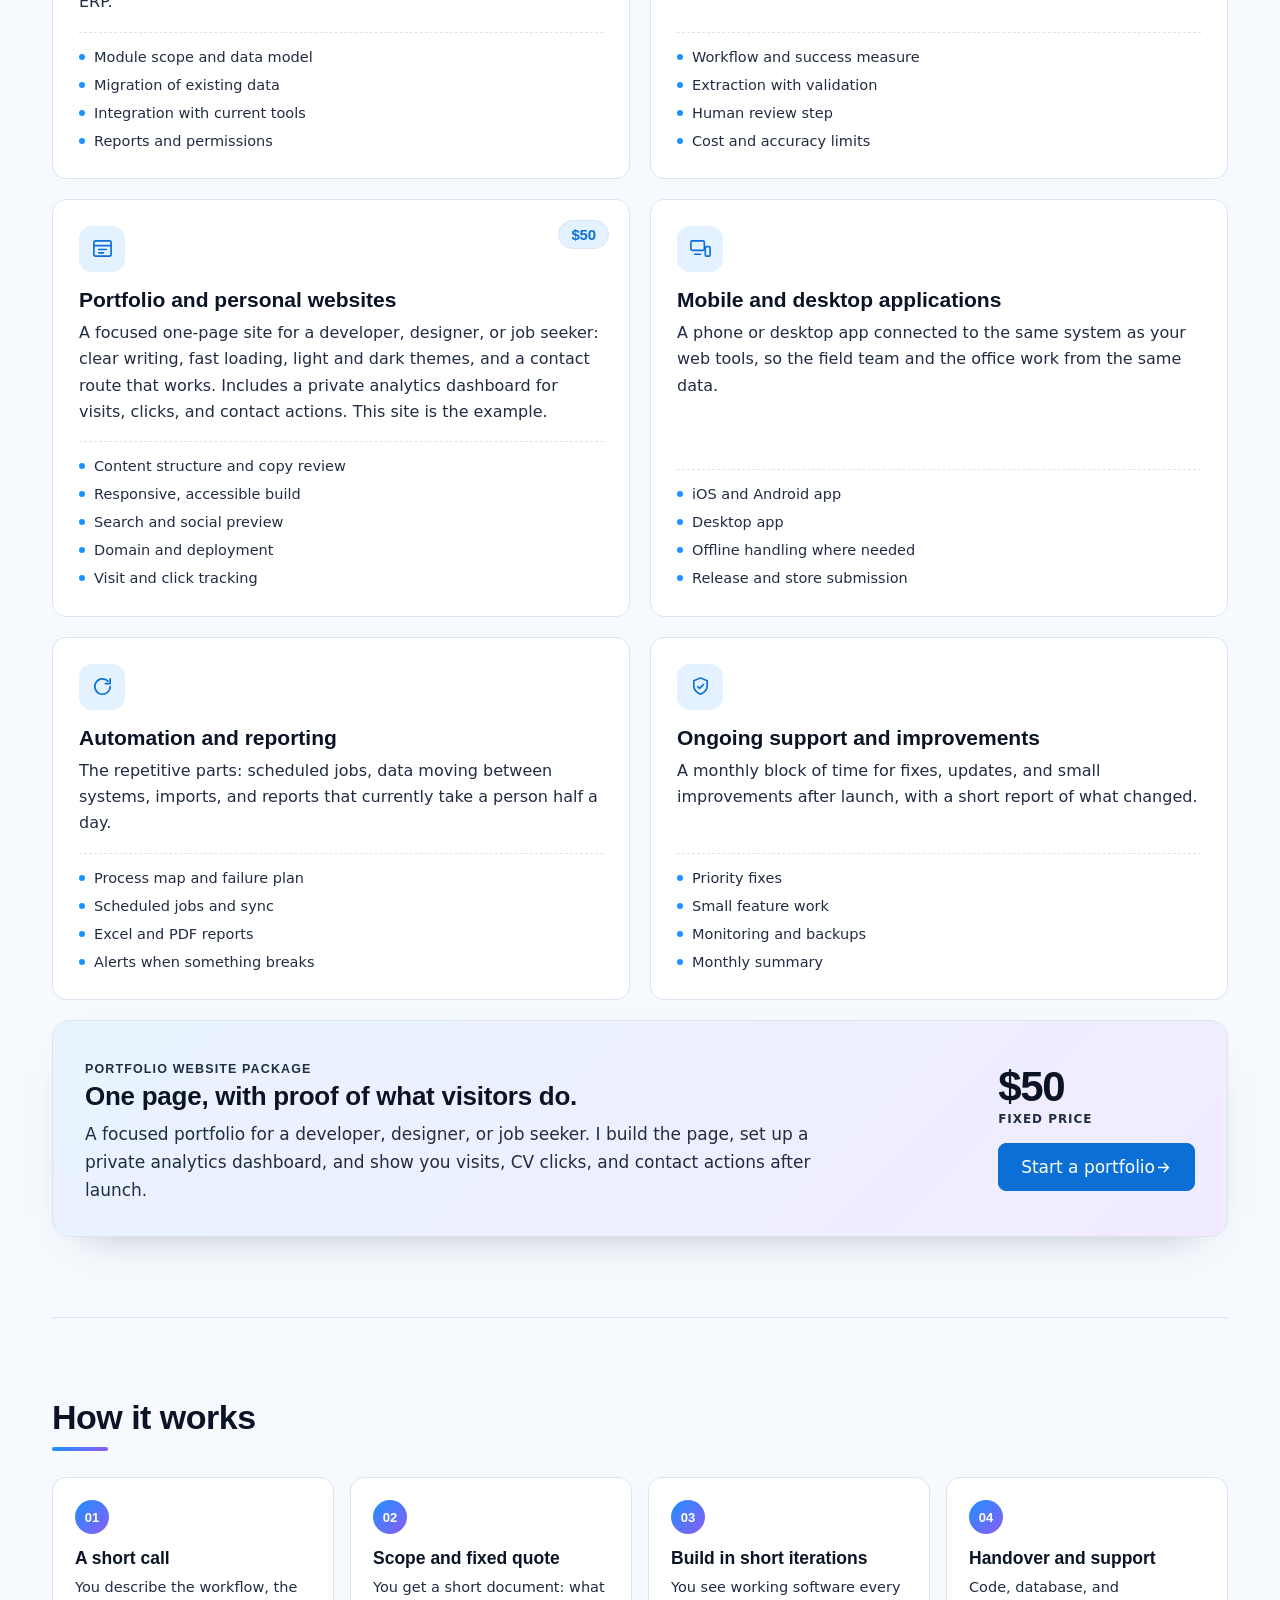
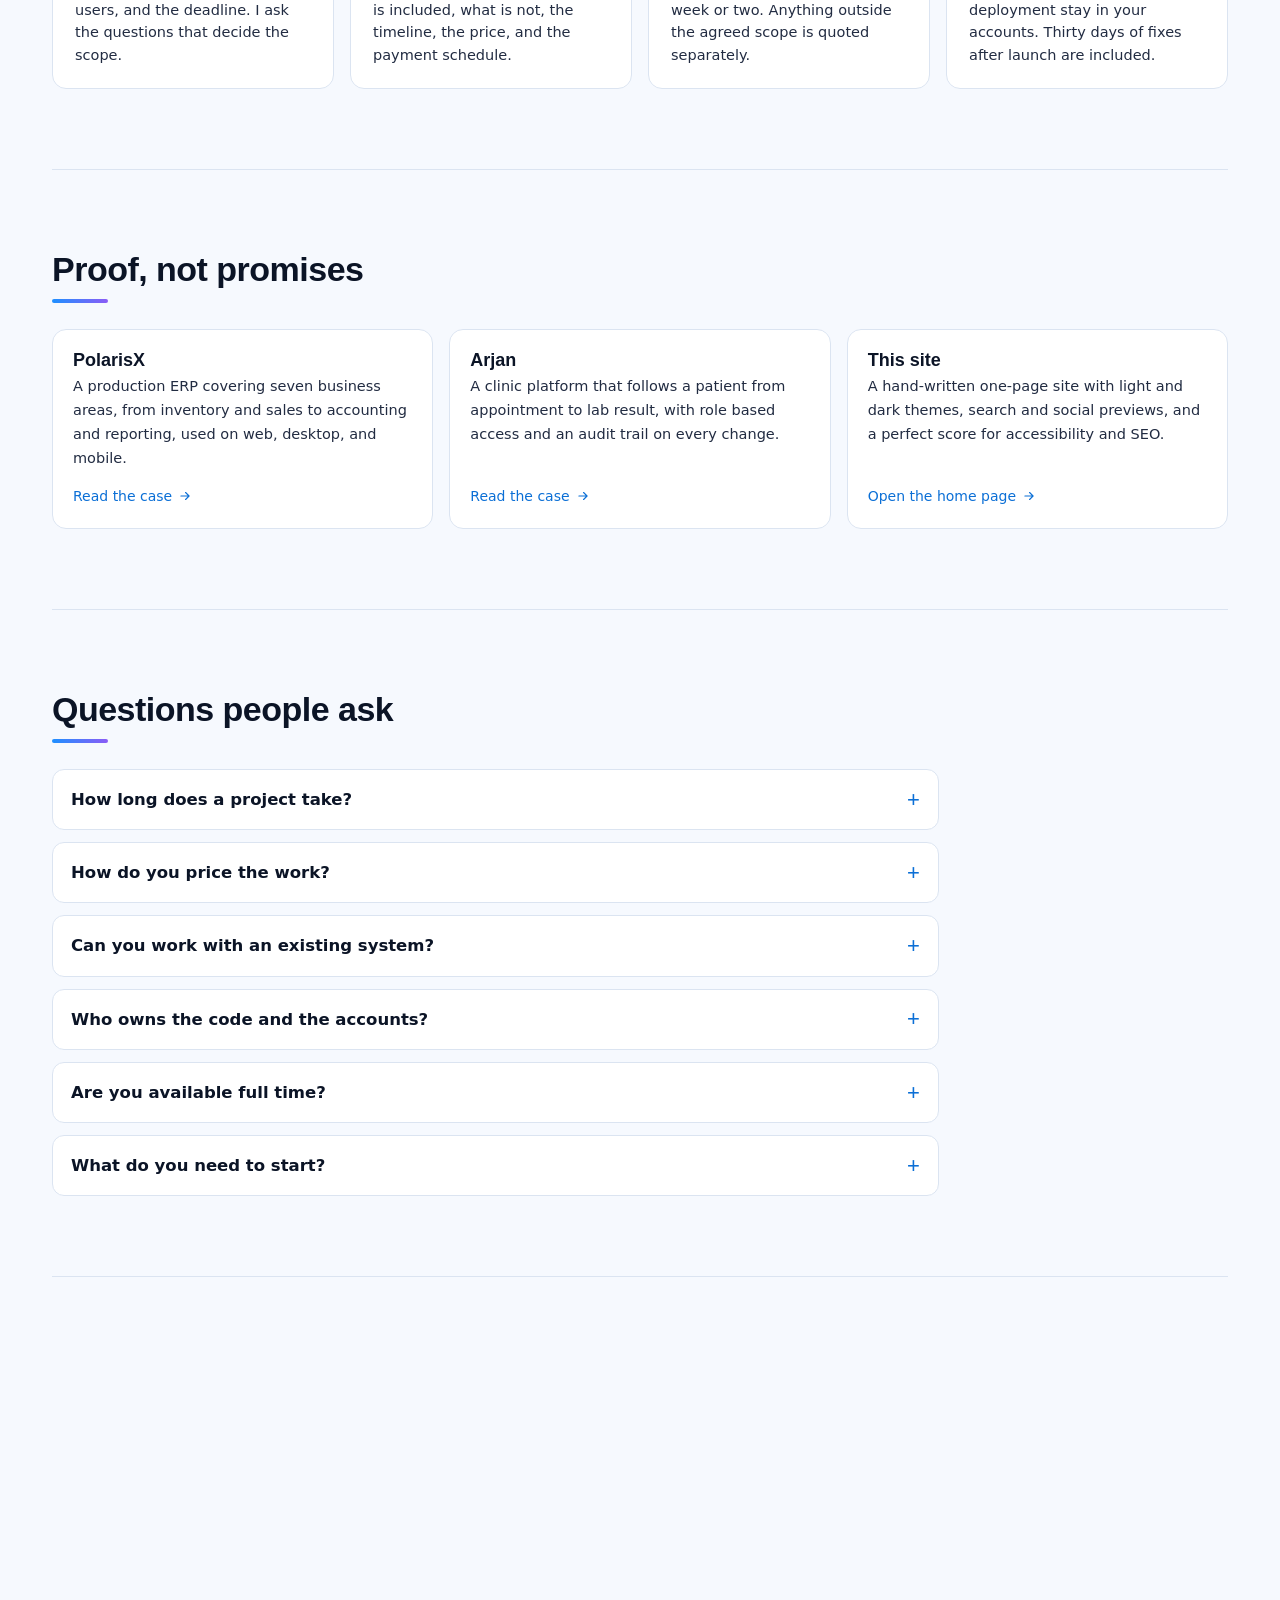
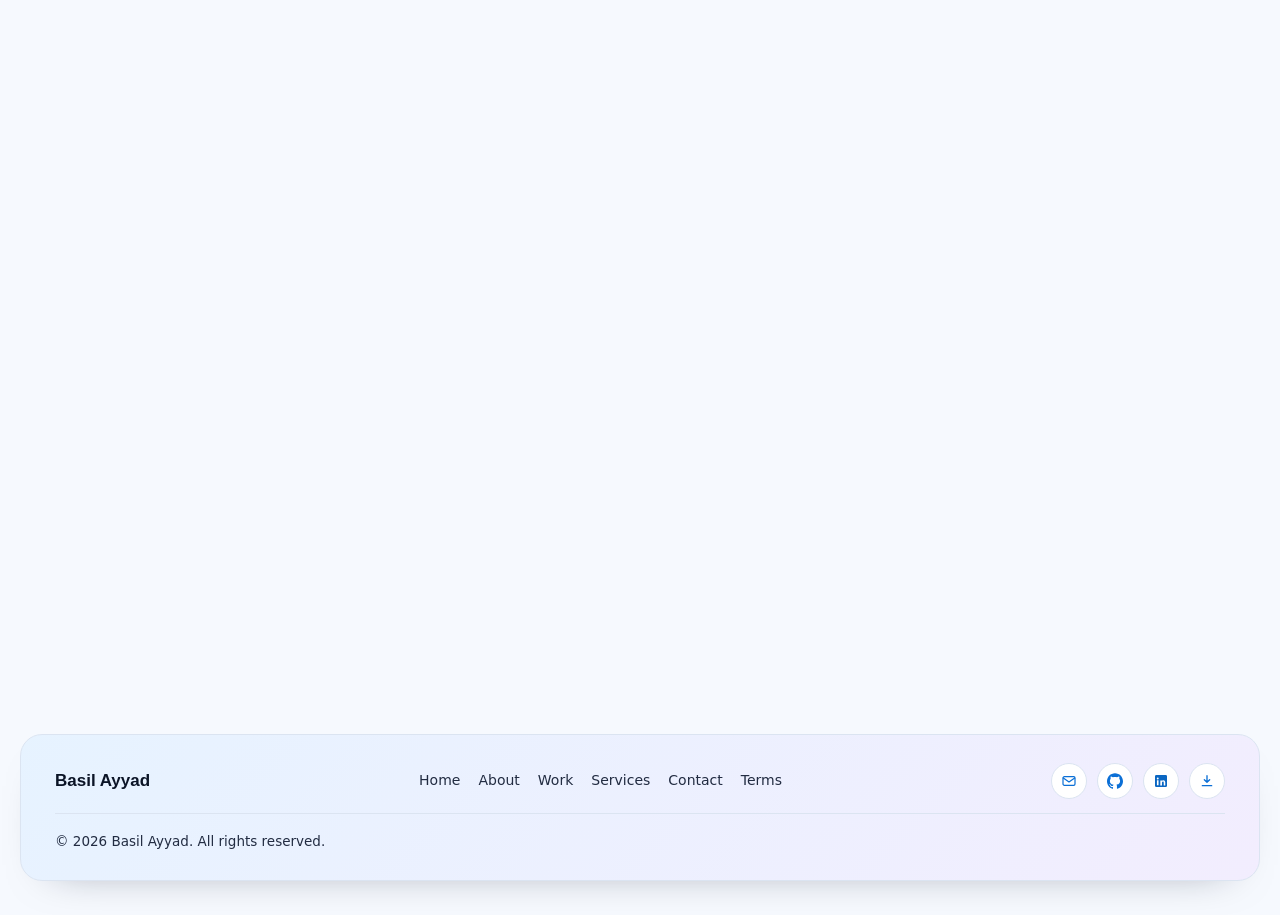
==== commit a9170192: "Load GoatCounter silently: detect ad blockers via bait element, skip counting instead of throwing bl" ====
--- a/services.html
+++ b/services.html
@@ -279,6 +279,25 @@
 })();
 </script>
 <!-- Analytics: GoatCounter (leaderbasil.goatcounter.com) -->
-<script data-goatcounter="https://leaderbasil.goatcounter.com/count" async src="assets/goatcounter.js?v=1"></script>
+<script>
+(function(){
+var b=document.createElement('div');
+b.className='adsbox ad-banner banner_ads textads pub_300x250';
+b.setAttribute('id','ad-slot-1');
+b.style.cssText='position:absolute;left:-9999px;top:0;width:1px;height:1px;';
+document.body.appendChild(b);
+setTimeout(function(){
+var off=false;
+try{off=b.offsetHeight===0||getComputedStyle(b).display==='none'||getComputedStyle(b).visibility==='hidden'}catch(e){}
+if(b.parentNode)b.parentNode.removeChild(b);
+if(off)return;
+var s=document.createElement('script');
+s.async=true;
+s.setAttribute('data-goatcounter','https://leaderbasil.goatcounter.com/count');
+s.src='assets/goatcounter.js?v=1';
+document.head.appendChild(s);
+},500);
+})();
+</script>
 </body>
 </html>
--- a/assets/site.css
+++ b/assets/site.css
@@ -250,7 +250,7 @@
 .js .xp-item.open .xpm{grid-template-rows:1fr}
 .js .xp-item.open .xpm ul{opacity:1;transform:none;transition-delay:120ms}
 .js .xmore{display:inline-flex}
-@keyframes rise{from{opacity:0;transform:translateY(22px)}to{opacity:1;transform:none}}@keyframes riseB{from{opacity:0;transform:translateY(18px) scale(.985);filter:blur(8px)}to{opacity:1;transform:none;filter:blur(0)}}@keyframes riseL{from{opacity:0;transform:translateX(-16px) translateY(8px)}to{opacity:1;transform:none}}@keyframes riseR{from{opacity:0;transform:translateX(16px) translateY(8px)}to{opacity:1;transform:none}}.hero{grid-template-columns:1fr;grid-template-areas:"ph" "tx";row-gap:0;justify-items:start}.hero-text{padding-top:28px}.hero h1{font-size:clamp(28px,7.5vw,44px)}.hero .lead{max-width:none}.hero-photo{width:clamp(200px,50vw,260px);margin:0 auto}.work{grid-template-columns:1fr}.contact-grid{grid-template-columns:1fr}.cform .row2{grid-template-columns:1fr}.about-wrap{grid-template-columns:1fr}.edu-grid{grid-template-columns:1fr}.xp{grid-template-columns:minmax(0,1fr);width:100%}.xp-item{max-width:100%;min-width:0;padding:18px 18px 20px}.xp-when{position:static;margin-left:0;order:2}.xp-logo{height:auto;top:16px;right:16px}.xp-logo img{height:21px}.xp-logo img[src*="obsidian"]{height:17px}.xp-head{padding-right:180px}.console{font-size:clamp(9px,calc(3.6vw - 2.3px),10.6px)}}
+@keyframes rise{from{opacity:0;transform:translateY(22px)}to{opacity:1;transform:none}}@keyframes riseB{from{opacity:0;transform:translateY(18px) scale(.985);filter:blur(8px)}to{opacity:1;transform:none;filter:blur(0)}}@keyframes riseL{from{opacity:0;transform:translateX(-16px) translateY(8px)}to{opacity:1;transform:none}}@keyframes riseR{from{opacity:0;transform:translateX(16px) translateY(8px)}to{opacity:1;transform:none}}.hero{grid-template-columns:1fr;grid-template-areas:"ph" "tx";row-gap:0;justify-items:start}.hero-text{padding-top:28px}.hero h1{font-size:clamp(28px,7.5vw,44px)}.hero .lead{max-width:none}.hero-photo{width:clamp(200px,50vw,260px);margin:0 auto}.work{grid-template-columns:1fr}.contact-grid{grid-template-columns:1fr}.cform .row2{grid-template-columns:1fr}.about-wrap{grid-template-columns:1fr}.edu-grid{grid-template-columns:1fr}.xp{grid-template-columns:minmax(0,1fr);width:100%}.xp-item{max-width:100%;min-width:0;padding:18px 18px 20px}.xp-when{position:static;margin-left:0;order:2}.xp-logo{height:auto;top:16px;right:16px}.xp-logo img{height:21px}.xp-logo img[src*="obsidian"]{height:17px}.xp-head{padding-right:180px}.console{font-size:clamp(9px,calc(3.6vw - 2.3px),10.6px)}.page-hero .lead br{display:none}}
 @media (max-width:1050px) and (min-width:901px){#nav a.l{padding:8px 8px;font-size:14.5px}#theme{padding:8px 11px}}
 @media (max-width:900px){#menu{display:inline-flex;margin-left:auto}#nav{position:fixed;top:calc(env(safe-area-inset-top,0px) + 64px);left:0;right:0;max-height:calc(100dvh - 74px);overflow:auto;flex-direction:column;align-items:stretch;gap:2px;background:var(--hdr);backdrop-filter:blur(16px);-webkit-backdrop-filter:blur(16px);border:1px solid var(--line);border-top:0;border-radius:0 0 20px 20px;padding:10px 14px 14px;display:none;box-shadow:0 22px 34px -24px rgba(11,20,38,.5)}#nav.open{display:flex}#nav a.l{padding:12px;border-radius:8px;font-size:16px}#nav a.l.act{background:var(--soft);color:var(--ink)}#nav a.l.act::after{display:none}#theme{margin-left:8px}}
 @media (max-width:560px){.btn{flex:1 1 100%}#theme{margin-left:0}body{font-size:16.5px}.foot{gap:12px 16px;padding:20px}.fsoc{order:2;margin-left:auto}.fnav{order:3;width:100%;justify-content:flex-start;gap:4px 14px;padding-top:14px;border-top:1px solid var(--line)}.fnav a{font-size:13.5px}.fcopy{order:4;padding-top:12px;font-size:12.5px}}
